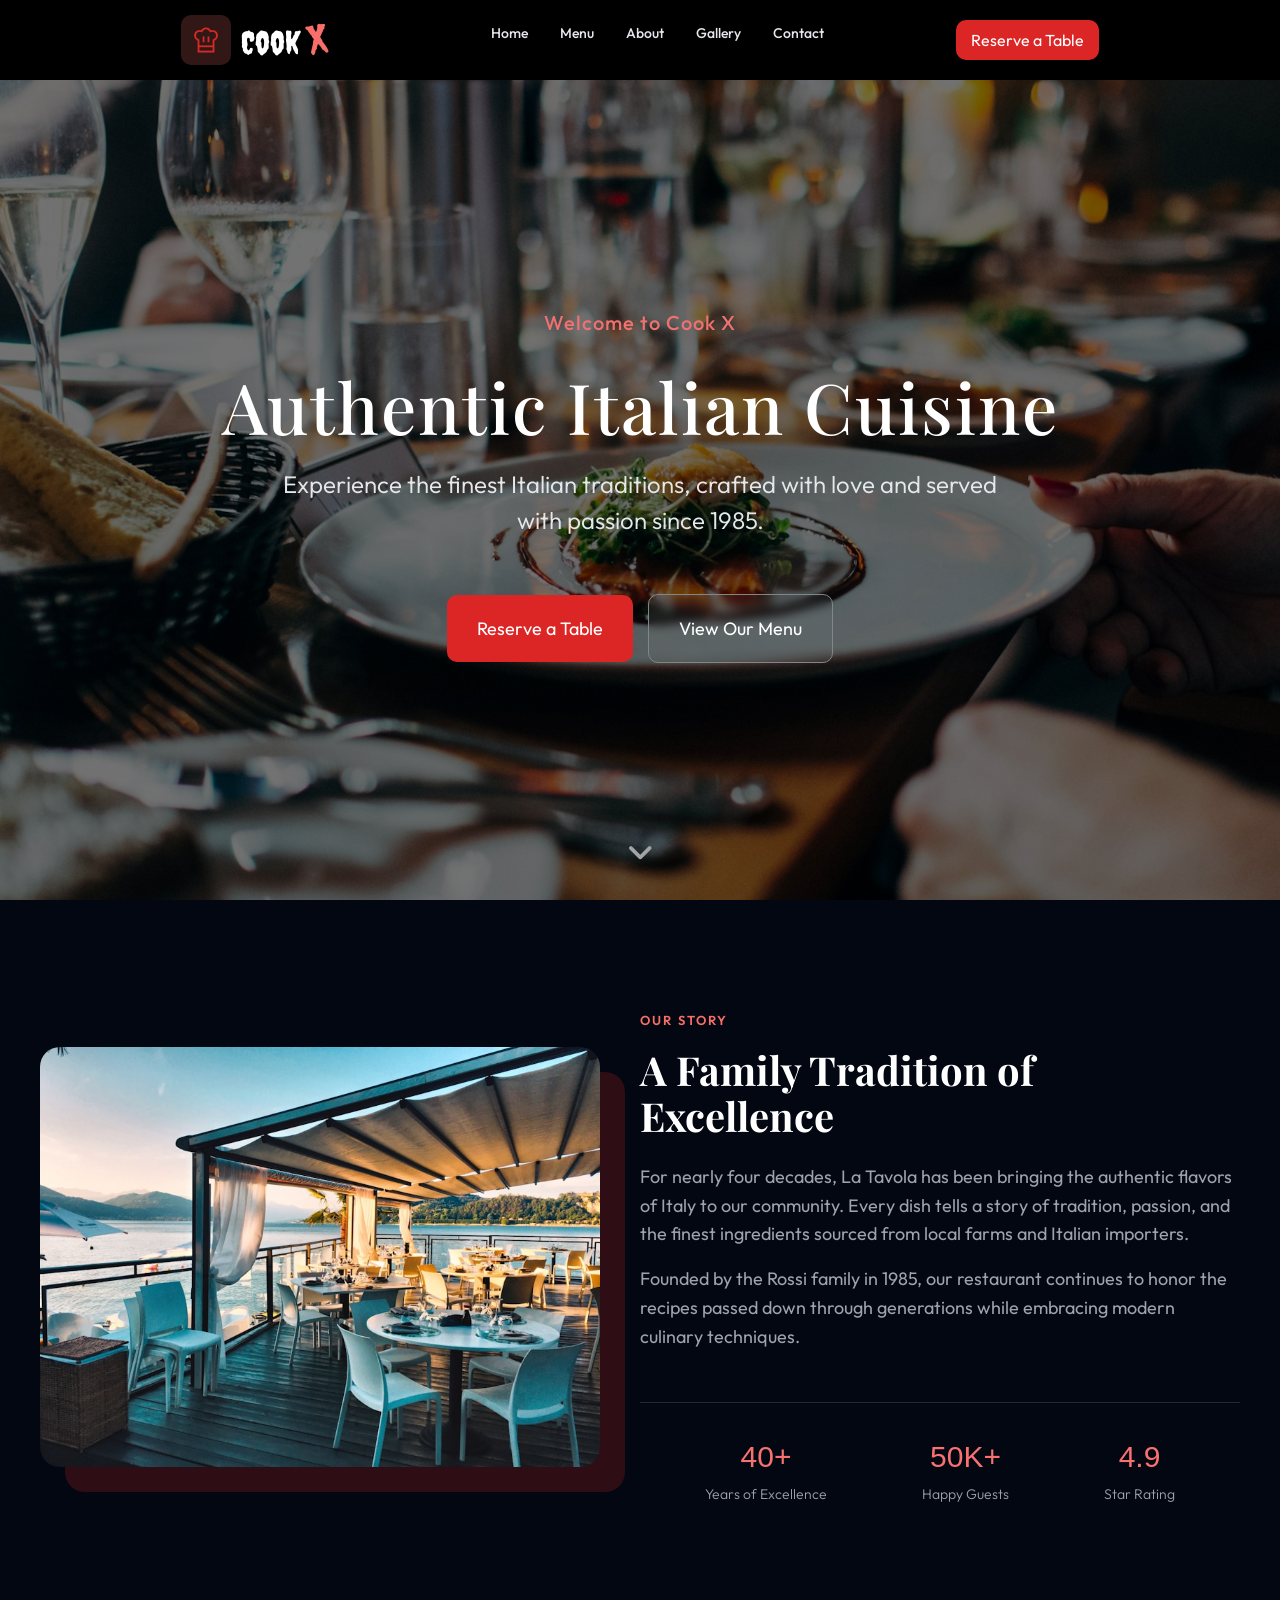
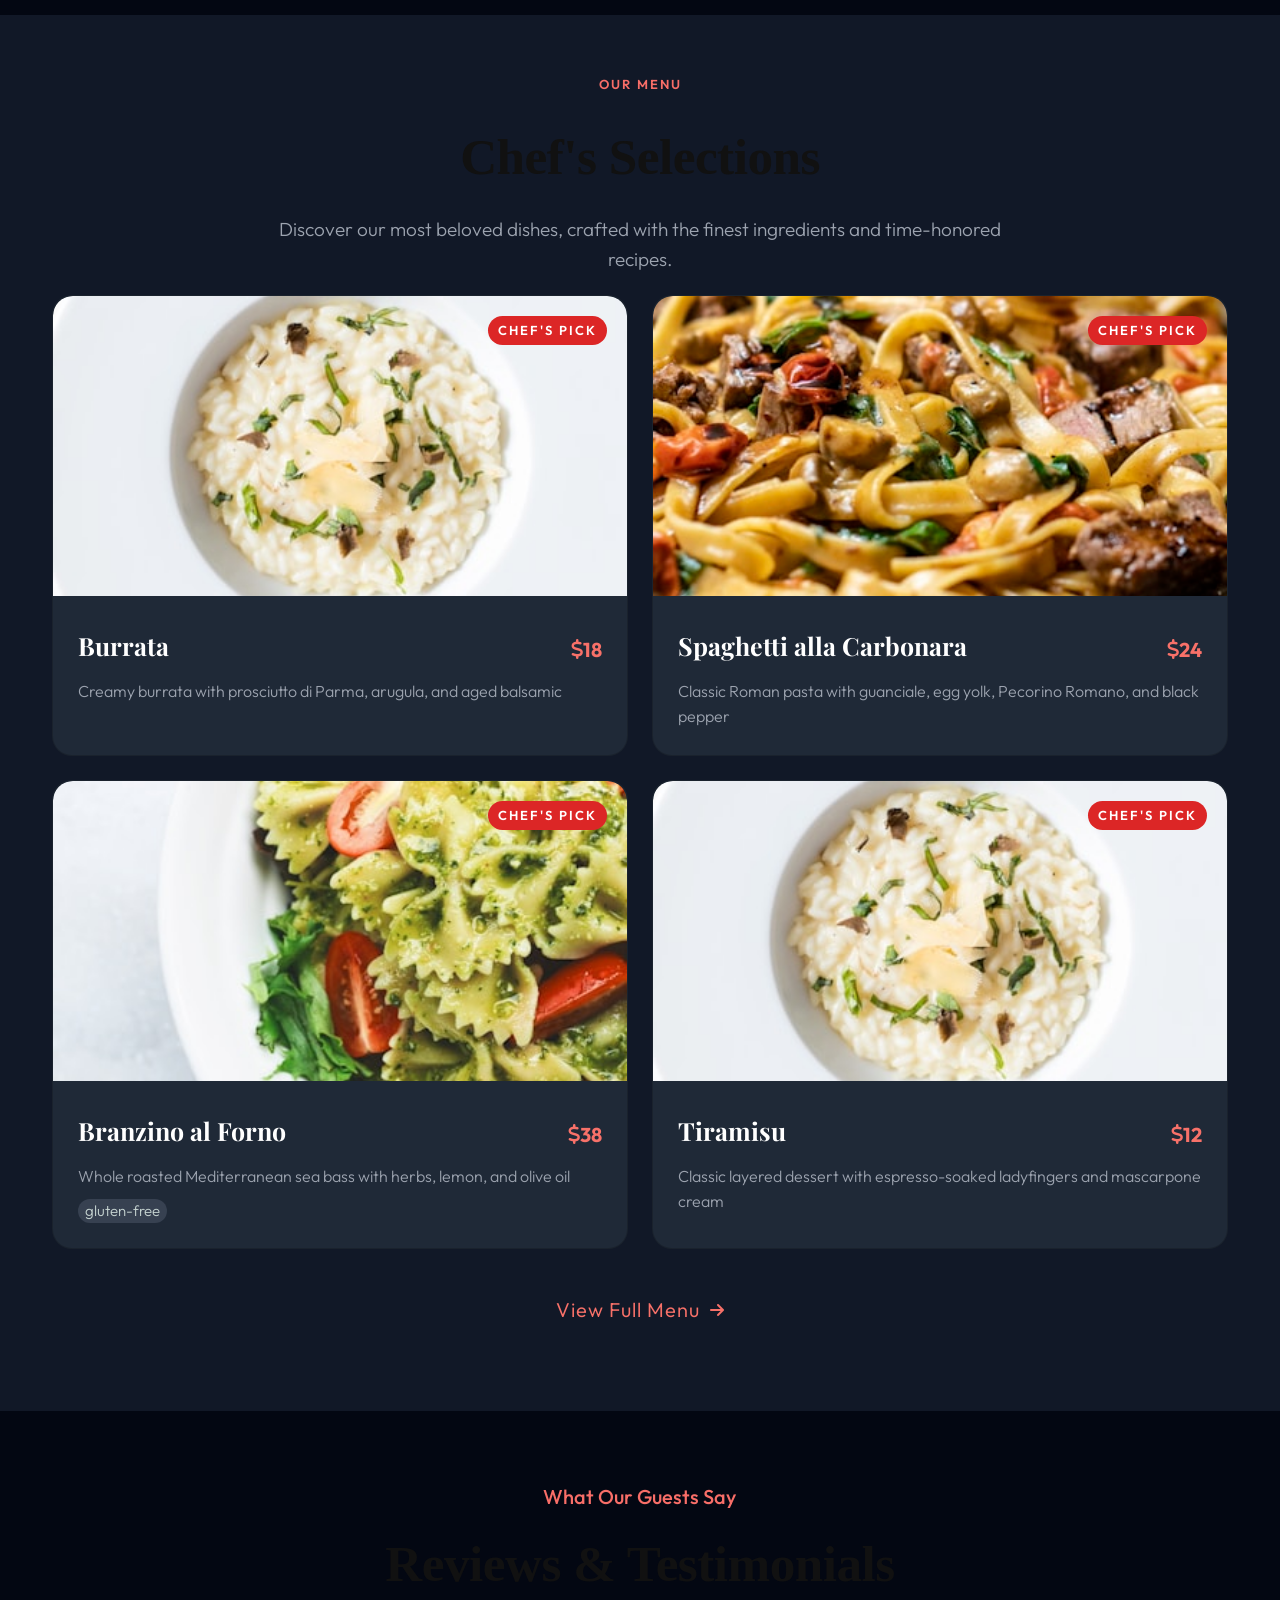
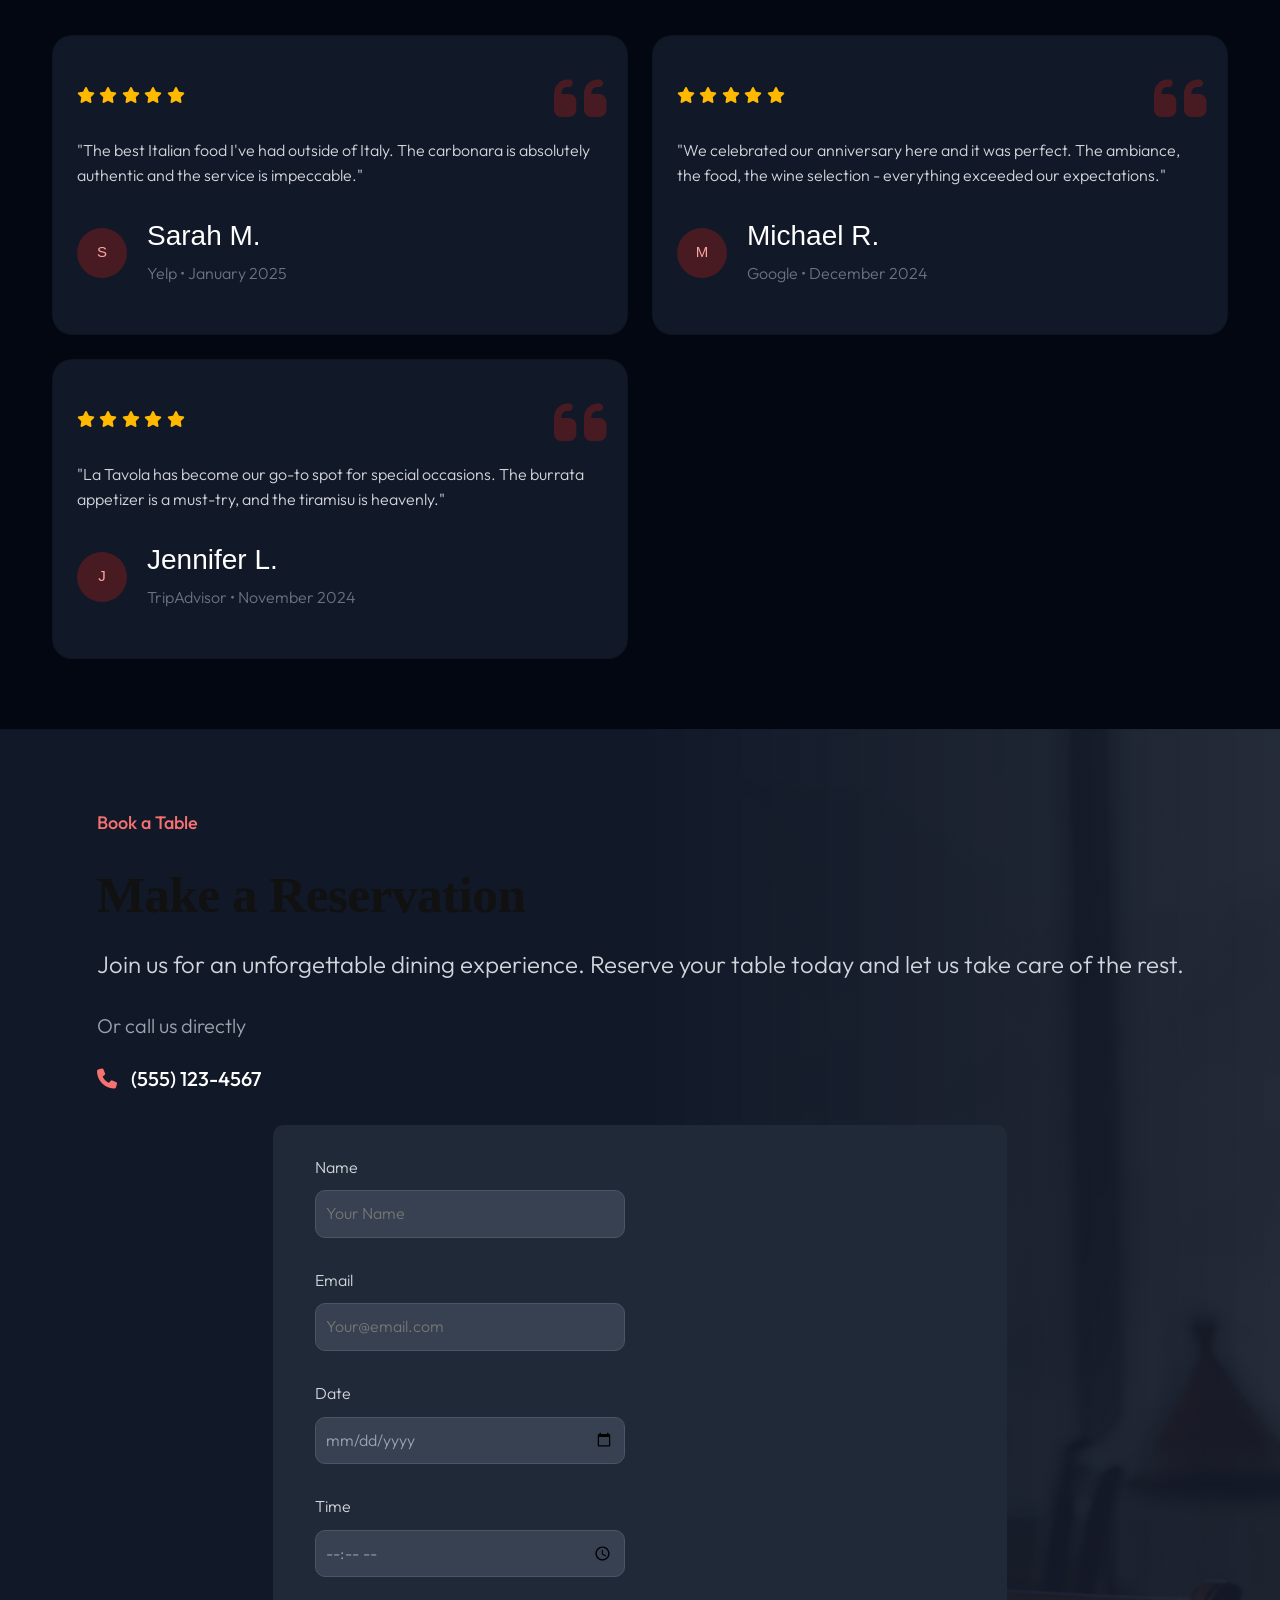
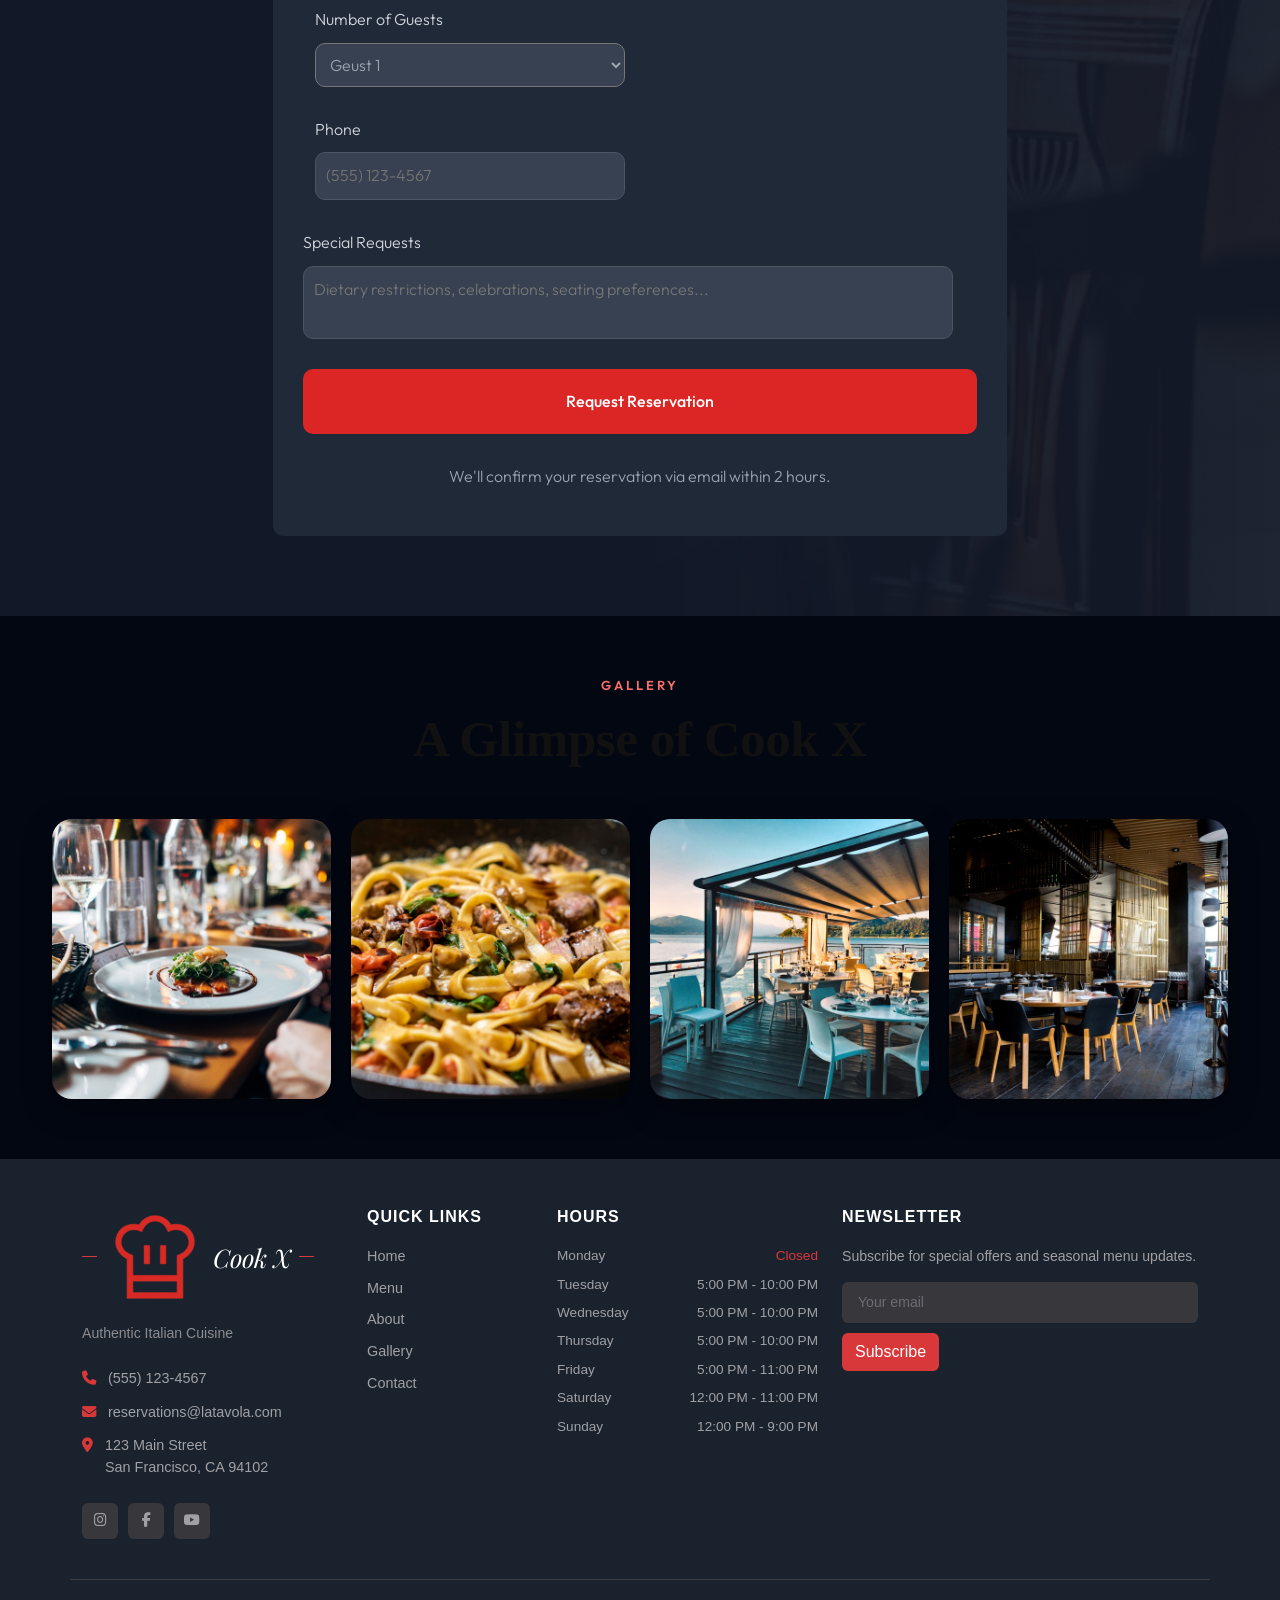
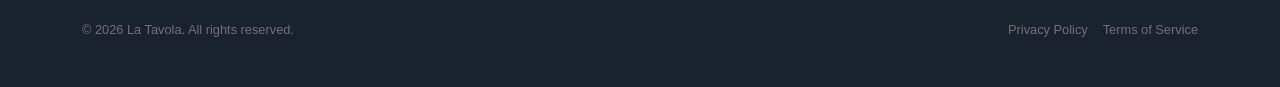
==== index.html @ 00ef5147 "update" ====
<!DOCTYPE html>
<html lang="en">

<head>
    <meta charset="UTF-8">
    <meta name="viewport" content="width=device-width, initial-scale=1.0">
    <link rel="icon" href="assets/images/chef.png">
    <link rel="stylesheet" href="assets/css/index.css">
    <link rel="stylesheet" href="https://cdnjs.cloudflare.com/ajax/libs/font-awesome/6.4.0/css/all.min.css" />
    <link href="assets/css/bootstrap.min.css" rel="stylesheet">
    <link rel="stylesheet" href="assets/css/gallery.css" />
    <link rel="preconnect" href="https://fonts.gstatic.com" crossorigin />
    <link href="https://fonts.googleapis.com/css2?family=Creepster&display=swap" rel="stylesheet" />
    <link href="https://fonts.googleapis.com/css2?family=Space+Grotesk:wght@300;400;500;600;700&display=swap"
        rel="stylesheet" />
    <link rel="preconnect" href="https://fonts.googleapis.com">
    <link rel="preconnect" href="https://fonts.gstatic.com" crossorigin>
    <link href="https://fonts.googleapis.com/css2?family=Outfit:wght@100..900&display=swap" rel="stylesheet">
    <link rel="preconnect" href="https://fonts.googleapis.com">
    <link rel="preconnect" href="https://fonts.gstatic.com" crossorigin>
    <link
        href="https://fonts.googleapis.com/css2?family=IBM+Plex+Serif:ital,wght@0,100;0,200;0,300;0,400;0,500;0,600;0,700;1,100;1,200;1,300;1,400;1,500;1,600;1,700&display=swap"
        rel="stylesheet">
    <link rel="preconnect" href="https://fonts.googleapis.com">
    <link rel="preconnect" href="https://fonts.gstatic.com" crossorigin>
    <link href="https://fonts.googleapis.com/css2?family=Playfair+Display:ital,wght@0,400..900;1,400..900&display=swap"
        rel="stylesheet">

    <link rel="preconnect" href="https://fonts.googleapis.com">
    <link rel="preconnect" href="https://fonts.gstatic.com" crossorigin>
    <link href="https://fonts.googleapis.com/css2?family=SN+Pro:ital,wght@0,200..900;1,200..900&display=swap"
        rel="stylesheet">
    <title>Cook X</title>
</head>

<body>
    <nav>
        <div class="nav-bar">
            <a class="logo-link" href="index.html">
                <div class="logo-icon">
                    <img src="assets/images/chef.png" alt="logo-icon">
                </div>
                <span class="logo">
                    Cook <span>X</span>
                </span>
            </a>
        </div>

        <div class="links" id="nav-links">
            <ul>
                <li><a href="index.html">Home</a></li>
                <li><a href="Menu.html">Menu</a></li>
                <li><a href="About.html">About</a></li>
                <li><a href="gallery.html">Gallery</a></li>
                <li><a href="contact.html">Contact</a></li>
            </ul>

            <div class="mobile-button">
                <a href="contact.html#Reservation">Reserve a Table</a>
            </div>
        </div>

        <div class="button">
            <a href="contact.html#Reservation">Reserve a Table</a>

        </div>

        <button class="burger-menu" id="burger-menu" aria-label="Toggle navigation">
            <i class="fa-solid fa-bars"></i>
        </button>
    </nav>
    <div class="sec1">
        <p class="welcome">Welcome to Cook X</p>
        <h1>Authentic Italian Cuisine</h1>
        <p>Experience the finest Italian traditions, crafted with love and served <span> </span> with passion since
            1985.</p>
        <div class="button">
            <a href="contact.html#reservation-section">Reserve a Table</a>
            <a href="Menu.html">View Our Menu</a>
        </div>

        <div class="scroll-botton">
            <a href="#sec2"><i class="fa-solid fa-angle-down"></i></a>

        </div>
    </div>

    <div class="sec2" id="sec2">
        <div class="container">
            <div class="image">
                <span> </span>
                <img src="assets/images/place.jpg" alt="food">
            </div>

            <div class="content">
                <p class="welcome">Our Story</p>
                <h1>A Family Tradition of <span> </span> Excellence</h1>
                <p>For nearly four decades, La Tavola has been bringing the authentic flavors of Italy to our community.
                    Every dish tells a story of tradition, passion, and the finest ingredients sourced from local farms
                    and
                    Italian importers. </p>

                <p class="p">Founded by the Rossi family in 1985, our restaurant continues to honor the recipes passed
                    down
                    through
                    generations while embracing modern culinary techniques.</p>

                <div class="number">

                    <div class="number-card">
                        <h3>40+</h3>
                        <p>Years of Excellence</p>
                    </div>

                    <div class="number-card">
                        <h3>50K+</h3>
                        <p>Happy Guests</p>
                    </div>

                    <div class="number-card">
                        <h3>4.9</h3>
                        <p>Star Rating</p>
                    </div>
                </div>

            </div>
        </div>
    </div>

    <div class="sec3">
        <div class="container">
            <div class="head">
                <p>Our Menu</p>
                <h2>Chef's Selections</h2>
                <p>Discover our most beloved dishes, crafted with the finest ingredients and time-honored <span> </span>
                    recipes.</p>
            </div>
            <div class="menu-card">
                <div class="card">
                    <div class="image">

                        <img src="assets/images/menu1.jpg" alt="">
                    </div>

                    <span class="pick">Chef's Pick</span>
                    <div class="card-info">
                        <div>
                            <h3>Burrata</h3>
                            <span><i class="fa-solid fa-dollar-sign"></i>18</span>
                        </div>

                        <p>Creamy burrata with prosciutto di Parma, arugula, and aged balsamic</p>

                    </div>
                </div>

                <div class="card">
                    <div class="image">
                        <img src="assets/images/menu2.jpg" alt="">

                    </div>
                    <span class="pick">Chef's Pick</span>
                    <div class="card-info">
                        <div>
                            <h3>Spaghetti alla Carbonara</h3>
                            <span><i class="fa-solid fa-dollar-sign"></i>24</span>
                        </div>

                        <p>Classic Roman pasta with guanciale, egg yolk, Pecorino Romano, and black pepper</p>

                    </div>
                </div>

                <div class="card">
                    <div class="image">
                        <img src="assets/images/menu3.jpg" alt="">
                    </div>
                    <span class="pick">Chef's Pick</span>
                    <div class="card-info">
                        <div>
                            <h3>Branzino al Forno</h3>
                            <span><i class="fa-solid fa-dollar-sign"></i>38</span>
                        </div>

                        <p>Whole roasted Mediterranean sea bass with herbs, lemon, and olive oil</p>
                        <span class="gluten">gluten-free</span>
                    </div>
                </div>

                <div class="card">
                    <div class="image">
                        <img src="assets/images/menu4.jpg" alt="">
                    </div>
                    <span class="pick">Chef's Pick</span>
                    <div class="card-info">
                        <div>
                            <h3>Tiramisu</h3>
                            <span><i class="fa-solid fa-dollar-sign"></i>12</span>
                        </div>
                        <p>Classic layered dessert with espresso-soaked ladyfingers and mascarpone cream</p>
                    </div>
                </div>
            </div>
            <div class="button">
                <a href="Menu.html">View Full Menu</a>
                <i class="fa-solid fa-arrow-right"></i>
            </div>
        </div>
    </div>

    <div class="sec4">
        <div class="container">
            <div class="head">
                <p>What Our Guests Say</p>
                <h2>Reviews & Testimonials</h2>
            </div>

            <div class="cards">
                <div class="card">
                    <span class="quote"><i class="fa-solid fa-quote-left"></i></span>
                    <div class="stars">
                        <i class="fa-solid fa-star"></i>
                        <i class="fa-solid fa-star"></i>
                        <i class="fa-solid fa-star"></i>
                        <i class="fa-solid fa-star"></i>
                        <i class="fa-solid fa-star"></i>
                    </div>

                    <p>"The best Italian food I've had outside of Italy. The carbonara is absolutely authentic and the
                        service is impeccable."</p>

                    <div class="name">
                        <span>S</span>
                        <div class="name-info">
                            <h3>Sarah M.</h3>
                            <p>Yelp • January 2025</p>
                        </div>
                    </div>
                </div>

                <div class="card">
                    <span class="quote"><i class="fa-solid fa-quote-left"></i></span>
                    <div class="stars">
                        <i class="fa-solid fa-star"></i>
                        <i class="fa-solid fa-star"></i>
                        <i class="fa-solid fa-star"></i>
                        <i class="fa-solid fa-star"></i>
                        <i class="fa-solid fa-star"></i>
                    </div>

                    <p>"We celebrated our anniversary here and it was perfect. The ambiance, the food, the wine
                        selection -
                        everything exceeded our expectations."</p>

                    <div class="name">
                        <span>M</span>
                        <div class="name-info">
                            <h3>Michael R.</h3>
                            <p>Google • December 2024</p>
                        </div>
                    </div>
                </div>

                <div class="card">
                    <span class="quote"><i class="fa-solid fa-quote-left"></i></span>
                    <div class="stars">
                        <i class="fa-solid fa-star"></i>
                        <i class="fa-solid fa-star"></i>
                        <i class="fa-solid fa-star"></i>
                        <i class="fa-solid fa-star"></i>
                        <i class="fa-solid fa-star"></i>
                    </div>

                    <p>"La Tavola has become our go-to spot for special occasions. The burrata appetizer is a must-try,
                        and
                        the tiramisu is heavenly."</p>

                    <div class="name">
                        <span>J</span>
                        <div class="name-info">
                            <h3>Jennifer L.</h3>
                            <p>TripAdvisor • November 2024</p>
                        </div>
                    </div>
                </div>

            </div>
        </div>
    </div>

    <div class="sec5">
        <div class="container">
            <div class="left">
                <p class="book">Book a Table</p>
                <h2>Make a Reservation</h2>
                <p>Join us for an unforgettable dining experience. Reserve your table today and let us take care of the
                    rest.</p>

                <div class="number">
                    <p>Or call us directly</p>
                    <a href=""><i class="fa-solid fa-phone"></i> (555) 123-4567</a>
                </div>
            </div>
            <div class="right">
                <form action="" method="">
                    <div class="row">
                        <div class="column">
                            <label for="name">Name</label>
                            <input type="text" id="name" placeholder="Your Name">
                        </div>

                        <div class="column">
                            <label for="email">Email</label>
                            <input type="email" id="email" placeholder="Your@email.com">
                        </div>
                    </div>

                    <div class="row">
                        <div class="column">
                            <label for="date">Date</label>
                            <input type="date" id="date">
                        </div>
                        <div class="column">
                            <label for="time">Time</label>
                            <input type="time" id="time">
                        </div>

                    </div>

                    <div class="row">

                        <div class="column">
                            <label for="guest">Number of Guests</label>
                            <select name="Guest" id="guest">
                                <option value="1">Geust 1</option>
                                <option value="2">Guest 2</option>
                                <option value="3">Guest 3</option>
                                <option value="4">Guest 4</option>
                                <option value="5">Guest 5</option>
                                <option value="6">Guest 6</option>
                                <option value="7">Guest 7</option>
                            </select>
                        </div>
                        <div class="column">
                            <label for="phone">Phone</label>
                            <input type="tel" id="phone" placeholder="(555) 123-4567">
                        </div>
                    </div>


                    <div class="column">
                        <label for="textarea">Special Requests</label>
                        <textarea name="" id="textarea"
                            placeholder="Dietary restrictions, celebrations, seating preferences..."></textarea>
                    </div>
                    <button type="submit">Request Reservation</button>
                    <p>We'll confirm your reservation via email within 2 hours.</p>

                </form>
            </div>
        </div>
    </div>

    <div class="sec6" id="sec6">
        <div class="container">
            <div class="head">
                <p>GALLERY</p>
                <h2>A Glimpse of Cook X</h2>
            </div>

            <div class="gallery-grid">
                <div class="gallery-card" onclick="openIndexModal(0)">
                    <img src="assets/images/Elegant dining.jpg" alt="Elegant dining room">
                    <div class="overlay">
                        <div class="zoom-icon">
                            <i class="fa-solid fa-magnifying-glass-plus"></i>
                        </div>
                        <div class="overlay-info">
                            <h4>Elegant dining room</h4>
                            <p>Interior</p>
                        </div>
                    </div>
                </div>

                <div class="gallery-card" onclick="openIndexModal(1)">
                    <img src="assets/images/Pasta.jpg" alt="Fresh pasta dish">
                    <div class="overlay">
                        <div class="zoom-icon">
                            <i class="fa-solid fa-magnifying-glass-plus"></i>
                        </div>
                        <div class="overlay-info">
                            <h4>Fresh pasta dish</h4>
                            <p>Food</p>
                        </div>
                    </div>
                </div>

                <div class="gallery-card" onclick="openIndexModal(2)">
                    <img src="assets/images/place.jpg" alt="Italian wine & patio">
                    <div class="overlay">
                        <div class="zoom-icon">
                            <i class="fa-solid fa-magnifying-glass-plus"></i>
                        </div>
                        <div class="overlay-info">
                            <h4>Italian wine & patio</h4>
                            <p>Drinks & Atmosphere</p>
                        </div>
                    </div>
                </div>

                <div class="gallery-card" onclick="openIndexModal(3)">
                    <img src="assets/images/Resturant In.jpg" alt="Restaurant interior">
                    <div class="overlay">
                        <div class="zoom-icon">
                            <i class="fa-solid fa-magnifying-glass-plus"></i>
                        </div>
                        <div class="overlay-info">
                            <h4>Restaurant interior</h4>
                            <p>Interior</p>
                        </div>
                    </div>
                </div>
            </div>
        </div>
    </div>

    <!-- Gallery Carousel Modal -->
    <div id="indexGalleryModal" class="index-gallery-modal">
        <div class="modal-backdrop-custom" onclick="closeIndexModal()"></div>
        
        <!-- Top right close button -->
        <button class="modal-close-circle" onclick="closeIndexModal()" aria-label="Close">
            <i class="fa-solid fa-xmark"></i>
        </button>

        <!-- Far left prev button -->
        <button class="carousel-side-btn prev-btn" onclick="changeIndexSlide(-1)" aria-label="Previous">
            <i class="fa-solid fa-chevron-left"></i>
        </button>

        <!-- Far right next button -->
        <button class="carousel-side-btn next-btn" onclick="changeIndexSlide(1)" aria-label="Next">
            <i class="fa-solid fa-chevron-right"></i>
        </button>

        <!-- 3-Slide Coverflow Wrapper -->
        <div class="carousel-coverflow-wrapper">
            <!-- Left preview slide -->
            <div class="carousel-peek-card prev-card" onclick="changeIndexSlide(-1)">
                <img id="peekPrevImg" src="" alt="Previous Image">
            </div>

            <!-- Main active slide -->
            <div class="carousel-main-card">
                <img id="indexModalImg" src="" alt="Active Image">
                <div id="indexModalCaption" class="modal-caption-text"></div>
            </div>

            <!-- Right preview slide -->
            <div class="carousel-peek-card next-card" onclick="changeIndexSlide(1)">
                <img id="peekNextImg" src="" alt="Next Image">
            </div>
        </div>
    </div>


    <!-- footer -->
    <footer class="main-footer pt-5 pb-4" data-aos="fade-up" data-aos-delay="100">
        <div class="container">
            <div class="row g-4 pb-4">
                <div class="col-12 col-md-6 col-lg-3">
                    <div class="footer-brand mb-3">
                        <span class="brand-line"></span>
                        <img src="assets/images/chef.png" alt="logo-icon">
                        <span class="brand-title">Cook X</span>
                        <span class="brand-line"></span>
                    </div>
                    <p class="subtitle mb-4">Authentic Italian Cuisine</p>

                    <div class="contact-info">
                        <div class="contact-item">
                            <i class="fa-solid fa-phone"></i>
                            <span>(555) 123-4567</span>
                        </div>
                        <div class="contact-item">
                            <i class="fas fa-envelope"></i>
                            <span>reservations@latavola.com</span>
                        </div>
                        <div class="contact-item">
                            <i class="fas fa-map-marker-alt"></i>
                            <span>123 Main Street<br>San Francisco, CA 94102</span>
                        </div>
                    </div>

                    <div class="social-links mt-4">
                        <a href="#"><i class="fab fa-instagram"></i></a>
                        <a href="#"><i class="fab fa-facebook-f"></i></a>
                        <a href="#"><i class="fa-brands fa-youtube"></i></a>
                    </div>
                </div>

                <div class="col-12 col-md-6 col-lg-2">
                    <h5 class="section-heading">QUICK LINKS</h5>
                    <ul class="list-unstyled footer-links">
                        <li><a href="#">Home</a></li>
                        <li><a href="#">Menu</a></li>
                        <li><a href="#">About</a></li>
                        <li><a href="#">Gallery</a></li>
                        <li><a href="#">Contact</a></li>
                    </ul>
                </div>

                <div class="col-12 col-md-6 col-lg-3">
                    <h5 class="section-heading">HOURS</h5>
                    <div class="hours-list">
                        <div class="hours-row">
                            <span>Monday</span>
                            <span class="closed">Closed</span>
                        </div>
                        <div class="hours-row">
                            <span>Tuesday</span>
                            <span>5:00 PM - 10:00 PM</span>
                        </div>
                        <div class="hours-row">
                            <span>Wednesday</span>
                            <span>5:00 PM - 10:00 PM</span>
                        </div>
                        <div class="hours-row">
                            <span>Thursday</span>
                            <span>5:00 PM - 10:00 PM</span>
                        </div>
                        <div class="hours-row">
                            <span>Friday</span>
                            <span>5:00 PM - 11:00 PM</span>
                        </div>
                        <div class="hours-row">
                            <span>Saturday</span>
                            <span>12:00 PM - 11:00 PM</span>
                        </div>
                        <div class="hours-row">
                            <span>Sunday</span>
                            <span>12:00 PM - 9:00 PM</span>
                        </div>
                    </div>
                </div>

                <div class="col-12 col-md-6 col-lg-4 ms-auto">
                    <h5 class="section-heading">NEWSLETTER</h5>
                    <p class="newsletter-text">Subscribe for special offers and seasonal menu updates.</p>
                    <form class="newsletter-form">
                        <div class="input-group">
                            <input type="email" class="form-control" placeholder="Your email" required>
                        </div>
                        <button class="btn btn-subscribe" type="button">Subscribe</button>
                    </form>
                </div>

                <hr class="footer-divider">
                <div
                    class="d-flex flex-column flex-sm-row justify-content-between align-items-center pt-3 copyright-section">
                    <p class="mb-0">&copy; 2026 La Tavola. All rights reserved.</p>
                    <div class="legal-links">
                        <a href="#">Privacy Policy</a>
                        <a href="#">Terms of Service</a>
                    </div>
                </div>
            </div>
    </footer>
    <!-- end footer -->

    <script src="assets/js/bootstrap.bundle.min.js"></script>
    <script src="assets/js/main.js"></script>
</body>

</html>
---- assets/css/index.css ----
* {
    margin: 0;
    padding: 0;
    box-sizing: border-box;
    scroll-behavior: smooth;
    scrollbar-width: thin;
    scrollbar-color: #DC2626 #333;
}

body {
    margin-top: 80px;
}

nav {
    position: fixed;
    top: 0;
    left: 0;
    width: 100%;
    height: 80px;
    z-index: 999999;
    display: flex;
    justify-content: space-evenly;
    align-items: center;
    padding: 1rem 3rem;
    background-color: #000;
}

nav .mobile-header,
nav .mobile-button,
nav .burger-menu {
    display: none;
}

nav .burger-menu {
    background: transparent;
    border: none;
    color: #fff;
    font-size: 26px;
    cursor: pointer;
    padding: 8px 12px;
    border-radius: 8px;
    transition: all 0.3s ease;
    outline: none;
}



nav .logo-link {
    display: flex;
    align-items: center;
    gap: 10px;
    text-decoration: none;
    color: #fff;
}

nav .logo {
    font-family: "Creepster", system-ui;
    font-size: 32px;

}

nav .logo span {
    color: #f86e68;
    font-size: 40px;
    display: inline-block;
    animation: pluse 2s infinite linear;
    transform: rotate(-10deg);
}

@keyframes pluse {
    0% {
        transform: scale(1) rotate(-10deg);
    }

    25% {
        transform: scale(1.2) rotate(-5deg);
    }

    50% {
        transform: scale(1.3) rotate(0deg);
    }

    75% {
        transform: scale(1.2) rotate(-5deg);
    }

    100% {
        transform: scale(1)rotate(-10deg);
    }
}

nav .logo-icon {
    position: relative;
    width: 50px;
    height: 50px;
    display: flex;
    align-items: center;
    justify-content: center;
    background-color: rgba(248, 114, 114, 0.2);
    padding: 10px;
    border-radius: 10px;

}

nav .logo-icon img {
    width: 100%;
    height: 100%;
    object-fit: contain;
    animation: rotate 2s infinite linear;
}

@keyframes rotate {
    0% {
        transform: rotate(0deg);
    }

    25% {
        transform: rotate(90deg);
    }

    50% {
        transform: rotate(180deg);
    }

    75% {
        transform: rotate(270deg);
    }

    100% {
        transform: rotate(360deg);
    }
}

nav .links ul {
    list-style: none;
    display: flex;
    align-items: center;
    gap: 2rem;
}

nav .links,
nav .button {
    font-family: "Outfit", sans-serif;
}

nav .links a {
    text-decoration: none;
    color: #e5e7eb;
    font-size: 14px;
    font-weight: 500;
    transition: all 0.2s ease-in-out;
}

nav .links a:hover {
    color: rgb(240, 110, 110);
}

nav .button a {
    font-size: 16px;
    text-decoration: none;
    color: #fff;
    background-color: #DC2626;
    padding: 10px 15px;
    border-radius: 10px;
    transition: all 0.2s ease-in-out;
}

nav .button a:hover {
    background-color: rgb(185, 28, 28);
}

/* nav end */

.sec1 {
    position: relative;
    width: 100%;
    height: calc(100vh - 80px);
    display: flex;
    flex-direction: column;
    justify-content: center;
    align-items: center;
    gap: 10px;
    text-align: center;
}

.sec1::before {
    content: "";
    position: absolute;
    top: 0;
    left: 0;
    width: 100%;
    height: 100%;
    background-image: url("../images/home.jpg");
    background-size: cover;
    background-position: center;
    filter: brightness(45%);
    z-index: -5;
}

.sec1 .welcome {
    color: #F07170;
    font-family: "Outfit", sans-serif;
    font-size: 20px;
    font-weight: 500;
    letter-spacing: 1px;
}

.sec1 h1 {
    color: #fff;
    font-size: 70px;
    letter-spacing: 2px;
    font-family: "Playfair Display", serif;
    font-optical-sizing: auto;

}

.sec1 p {
    color: #e5e7eb;
    font-size: 24px;
    font-weight: 350;

    font-family: "Outfit", sans-serif;
}

.sec1 p span {
    display: block;
}

.sec1 .button {
    display: flex;
    justify-content: center;
    align-items: center;
    gap: 15px;
    padding-top: 30px;
}

.sec1 .button a {
    font-size: 18px;
    font-family: "Outfit", sans-serif;
    text-decoration: none;
    color: #fff;
    background-color: #DC2626;
    padding: 20px 30px;
    border-radius: 10px;
    transition: all 0.2s ease-in-out;
}

.sec1 .button a:hover {
    background-color: rgb(185, 28, 28);
}

.sec1 .button a:last-child {
    background-color: rgba(131, 134, 136, 0.1);
    backdrop-filter: blur(5px);
    border: 1.5px solid #838688;
}

.sec1 .button a:last-child:hover {
    border-color: #fff;
}

.sec1 .scroll-botton a {
    position: absolute;
    bottom: 30px;
    color: #a1a3a4;
    right: 50%;
    transform: translateX(50%);
    cursor: pointer;
    animation: down 1.5s infinite linear;
    transition: all 0.2s ease-in-out;


}

.sec1 .scroll-botton i {
    font-size: 30px;
}

@keyframes down {
    0% {
        transform: translate(0, 0);
    }

    50% {
        transform: translate(0, 10px);
    }

    100% {
        transform: translate(0, 0);
    }
}

/* sec1 end */

/* sec2 start */
.sec2 {
    position: relative;
    width: 100%;
    display: flex;
    justify-content: center;
    align-items: center;
    padding: 70px;
    background-color: #030712;
    box-sizing: border-box;
}

.sec2 .container {
    width: 100%;
    max-width: 1600px;
    display: flex;
    justify-content: center;
    align-items: center;
    justify-content: space-between;
    padding: 50px 0 50px 0;
    background-color: #030712;
    box-sizing: border-box;
}

.sec2 .image {
    position: relative;
    max-width: 760px;
    height: 100%;
    z-index: 1
}

.sec2 .image span {
    position: absolute;
    background-color: #2e0d15;
    width: 100%;
    height: 100%;
    border-radius: 20px;
    top: 25px;
    left: 25px;
    z-index: -1;
}

.sec2 .image img {
    width: 100%;
    height: 100%;
    object-fit: cover;
    object-position: center;
    border-radius: 20px;
}

.sec2 .content {
    max-width: 760px;
    display: flex;
    flex-direction: column;
    justify-content: center;
    align-items: flex-start;
    gap: 16px;
}

.sec2 .content .welcome {
    color: #f86e68;
    font-size: 13px;
    font-family: "Outfit", sans-serif;
    font-weight: 600;
    letter-spacing: 2px;
    text-transform: uppercase;
}

.sec2 .content h1 {
    color: #ffffff;
    font-size: 50px;
    font-family: "Playfair Display", serif;
    font-weight: 700;
    line-height: 1.15;
}

.sec2 .content h1 span {
    display: block;

}

.sec2 .content p {
    color: #9ca3af;
    font-size: 21px;
    font-family: "Outfit", sans-serif;
    font-weight: 400;
    line-height: 1.6;
    margin: 0;
}

.sec2 .content .p {
    border-bottom: #1f2937 1px solid;
    padding-bottom: 50px;

}

.sec2 .content .number {
    display: flex;
    flex-direction: row;
    align-items: center;
    justify-content: center;
    justify-content: space-evenly;
    width: 100%;
    gap: 70px;
}

.sec2 .content .number .number-card {
    display: flex;
    flex-direction: column;
    justify-content: center;
    align-items: center;
    padding-top: 20px;
}

.sec2 .content .number .number-card h3 {
    color: #f87171;
    font-size: 30px;
}

.sec2 .content .number .number-card p {
    font-size: 14px;
    font-weight: 300;
}

/* sec2 end */

/* sec3 start */


.sec3 {
    position: relative;
    width: 100%;
    overflow: hidden;
    display: flex;
    flex-direction: column;
    justify-content: center;
    align-items: center;
    gap: 70px;
    padding: 70px;
    background-color: #111827;
    box-sizing: border-box;
}

.sec3 .container {
    position: relative;
    width: 100%;
    max-width: 1600px;
    display: flex;
    flex-direction: column;
    justify-content: center;
    align-items: center;
    gap: 20px;
}

.sec3 .head {
    display: flex;
    flex-direction: column;
    justify-content: center;
    align-items: center;
    gap: 16px;
    text-align: center;
}

.sec3 .head p:first-child {
    color: #f86e68;
    font-size: 13px;
    font-family: "Outfit", sans-serif;
    font-weight: 600;
    letter-spacing: 2px;
    text-transform: uppercase;
}

.sec3 .head h2 {
    color: #ffffff;
    font-size: 50px;
    font-family: "Playfair Display", serif;
    font-weight: 700;
}

.sec3 .head p:last-child {
    color: #9ca3af;
    font-size: 19px;
    font-family: "Outfit", sans-serif;
    font-weight: 300;
    line-height: 1.6;
    margin: 0;
}

.sec3 .head p:last-child span {
    display: block;
}

.sec3 .menu-card {
    display: grid;
    grid-template-columns: repeat(4, minmax(0, 380px));
    grid-template-rows: 1fr;
    justify-content: center;
    align-items: center;
    gap: 15px;
    width: 100%;
}

.sec3 .menu-card .card {
    position: relative;
    height: 100%;
    display: flex;
    flex-direction: column;
    justify-content: flex-start;
    align-items: center;
    gap: 10px;
    background-color: #1f2937;
    border-radius: 20px;
    overflow: hidden;
    transition: all 0.3s ease-in-out;
}


.sec3 .menu-card .card .image {
    width: 100%;
    height: 300px;
    object-fit: cover;
    object-position: center;
    border-top-right-radius: 20px;
    border-top-left-radius: 20px;
    transition: transform 0.3s ease-in-out;
    overflow: hidden;
}

.sec3 .menu-card .card .image img {
    width: 100%;
    height: 300px;
    object-fit: cover;
    object-position: center;
    transition: transform 0.3s ease-in-out;
}

.sec3 .menu-card .card:hover img {
    transform: scale(1.05);
}

.sec3 .menu-card .card .pick {
    position: absolute;
    top: 20px;
    right: 20px;
    color: #fff;
    padding: 5px 10px;
    border-radius: 15px;
    background-color: #dc2626;
    font-size: 13px;
    font-family: "Outfit", sans-serif;
    font-weight: 600;
    letter-spacing: 2px;
    text-transform: uppercase;
    transition: all 0.3s ease-in-out;
}

.sec3 .card-info {
    position: relative;
    display: flex;
    flex-direction: column;
    justify-content: center;
    align-items: flex-start;
    gap: 10px;
    width: 100%;
    padding: 25px;
    box-sizing: border-box;
    transition: all 0.3s ease-in-out;
}

.sec3 .card-info h3 {
    color: #ffffff;
    font-size: 25px;
    font-family: "Playfair Display", serif;
    font-weight: 700;
    transition: all 0.3s ease-in-out;
}

.sec3 .card-info p {
    color: #9ca3af;
    font-size: 16px;
    font-family: "Outfit", sans-serif;
    font-weight: 300;
    line-height: 1.6;
    margin: 0;
    transition: all 0.3s ease-in-out;
}

.sec3 .card-info div {
    display: flex;
    flex-direction: row;
    justify-content: space-between;
    align-items: center;
    width: 100%;
}

.sec3 .card-info div span {
    color: #f87169;
    font-size: 20px;
    font-family: "Outfit", sans-serif;
    font-weight: 700;
    transition: all 0.3s ease-in-out;
}

.sec3 .card-info .gluten {
    background-color: #374151;
    color: #c7d5d2;
    font-size: 15px;
    font-family: "Outfit", sans-serif;
    font-weight: 300;
    line-height: 1.6;
    margin: 0;
    padding-left: 7px;
    padding-right: 7px;
    border-radius: 15px;
    transition: all 0.3s ease-in-out;
}

.sec3 .card-info .gluten span {
    color: #f87169;
    font-size: 16px;
    font-family: "Outfit", sans-serif;
    font-weight: 300;
    line-height: 1.6;
    margin: 0;
    transition: all 0.3s ease-in-out;
}

.sec3 .button {
    position: relative;
    display: flex;
    flex-direction: row;
    justify-content: center;
    align-items: center;
    gap: 10px;
    padding: 25px;
    box-sizing: border-box;
    transition: all 0.3s ease-in-out;
}

.sec3 .button a {
    font-family: "Outfit", sans-serif;
    font-size: 20px;
    font-weight: 350;
    line-height: 1.6;
    letter-spacing: 1px;
    text-decoration: none;
}

.sec3 .button a,
.sec3 .button i {

    color: #f87169;
    transition: all 0.3s ease-in-out;
}

.sec3 .button:hover a {
    color: #fca59d;
}

/* sec3 end */

.sec4 {
    background-color: #030712;
    position: relative;
    width: 100%;
    display: flex;
    flex-direction: column;
    justify-content: center;
    align-items: center;
    gap: 50px;
    padding: 100px;
    box-sizing: border-box;
}

.sec4 .container {
    position: relative;
    width: 100%;
    display: flex;
    flex-direction: column;
    justify-content: center;
    align-items: center;
    gap: 30px;
    max-width: 1600px;
}

.sec4 .head {
    display: flex;
    flex-direction: column;
    justify-content: center;
    align-items: center;
    gap: 20px;
    text-align: center;
}

.sec4 .head p {
    color: #f86e68;
    font-size: 20px;
    font-family: "Outfit", sans-serif;
    font-weight: 500;
    line-height: 1.6;
    margin: 0;
    transition: all 0.3s ease-in-out;
}

.sec4 .head h2 {
    color: #ffffff;
    font-size: 35px;
    font-family: "Playfair Display", serif;
    font-weight: 700;
    transition: all 0.3s ease-in-out;
}

.sec4 .cards {
    position: relative;
    width: 100%;
    display: grid;
    grid-template-columns: repeat(3, minmax(0, 500px));
    justify-content: center;
    justify-content: space-between;
    align-items: center;
    ;
}

.sec4 .cards .card {
    position: relative;
    display: flex;
    flex-direction: column;
    justify-content: center;
    align-items: flex-start;
    gap: 30px;
    transition: all 0.3s ease-in-out;
    background-color: #111827;
    color: #fff;
    padding: 30px;
    box-sizing: border-box;
    border-radius: 20px;
    min-height: 250px;
    height: auto;
}

.sec4 .cards .card .quote {
    position: absolute;
    color: #481b22;
    top: 20px;
    right: 20px;
    font-size: 60px;
    transition: all 0.3s ease-in-out;
}

.sec4 .cards .card .stars {
    color: #ffb900;
}

.sec4 .cards .card p {
    color: #d1d5db;
    font-size: 16px;
    font-family: "Outfit", sans-serif;
    font-weight: 300;
    line-height: 1.6;
    margin: 0;
    transition: all 0.3s ease-in-out;
}

.sec4 .cards .card .name {
    display: flex;
    flex-direction: row;
    justify-content: flex-start;
    align-items: center;
    gap: 20px;
    transition: all 0.3s ease-in-out;
}

.sec4 .cards .card .name span {
    color: #fca5a5;
    background-color: #481b22;
    width: 50px;
    height: 50px;
    display: flex;
    flex-direction: row;
    justify-content: center;
    align-items: center;
    border-radius: 50%;
    font-size: 15px;
    transition: all 0.3s ease-in-out;
}

.sec4 .cards .card .name p {
    color: #6b7280;
}


/* sec4 end */
/* sec5 start */

.sec5 {
    width: 100%;
    display: flex;
    justify-content: center;
    align-items: center;
    background:
        linear-gradient(90deg, #111827, #111827, rgba(17, 24, 39, 0.913)),
        url("../images/form-bg.jpeg") no-repeat center center / cover;
}

.sec5 .container {
    gap: 20px;
    position: relative;
    width: 100%;
    max-width: 1600px;
    padding: 100px 0 100px 0;
    box-sizing: border-box;
    display: flex;
    flex-direction: row;
    justify-content: center;
    justify-content: space-evenly;
    align-items: center;
}

.sec5 .left {
    display: flex;
    flex-direction: column;
    justify-content: center;
    align-items: flex-start;
    gap: 10px;
}

.sec5 .left h2 {
    color: #ffffff;
    font-size: 50px;
    font-family: "Playfair Display", serif;
    font-weight: 700;
}

.sec5 .left p {

    color: #d1d5db;
    font-size: 24px;
    font-family: "Outfit", sans-serif;
    font-weight: 300;
    line-height: 1.6;
}

.sec5 .left .book {
    color: #f87171;
    font-size: 18px;
    font-family: "Outfit", sans-serif;
    font-weight: 500;
    line-height: 1.6;

}

.sec5 .left .number {
    display: flex;
    flex-direction: column;
    justify-content: center;
    align-items: flex-start;
    gap: 5px;
}

.sec5 .left .number p {
    color: #9ca3af;
    font-size: 20px;
    font-family: "Outfit", sans-serif;
    font-weight: 300;
    line-height: 1.6;
}

.sec5 .left .number a {
    text-decoration: none;
    color: #ffffff;
    font-size: 20px;
    font-family: "Outfit", sans-serif;
    font-weight: 500;
    line-height: 1.6;
    transition: all 0.3s ease-in-out;
}

.sec5 .left .number a:hover {
    color: #f87171;
}

.sec5 .left .number a i {
    margin-right: 10px;
    color: #f87171;
}

.sec5 .right {
    position: relative;
    display: flex;
    flex-direction: column;
    justify-content: center;
    align-items: flex-start;
    gap: 30px;
}

.sec5 .right form {
    background-color: #1f2937;
    display: flex;
    flex-direction: column;
    justify-content: center;
    align-items: center;
    gap: 30px;
    padding: 30px;
    border-radius: 10px;
}

.sec5 .right form .row {
    display: flex;
    flex-direction: row;
    justify-content: flex-start;
    align-items: center;
    gap: 30px;
    width: 100%;
}

.sec5 .right form .column {
    display: flex;
    flex-direction: column;
    justify-content: flex-start;
    align-items: flex-start;
    gap: 10px;
    width: 100%;
}

.sec5 .right form .column label {
    color: #d1d5db;
    font-size: 16px;
    font-family: "Outfit", sans-serif;
    font-weight: 300;
    line-height: 1.6;
}

.sec5 .right form .column input,
.sec5 .right form .column textarea {
    padding: 10px;
    border-radius: 10px;
    background-color: #374151;
    color: #9ca3af;
    font-size: 16px;
    font-family: "Outfit", sans-serif;
    font-weight: 300;
    line-height: 1.6;
    width: 310px;
    max-width: 100%;
    border: 1px solid #4b5563;
}


.sec5 .right form .column textarea {
    width: 650px;
    max-width: 100%;
    resize: none;
}

.sec5 .right form .column select {
    padding: 10px;
    border-radius: 10px;
    background-color: #374151;
    color: #9ca3af;
    font-size: 16px;
    font-family: "Outfit", sans-serif;
    font-weight: 300;
    line-height: 1.6;
    width: 310px;
    max-width: 100%;
}

.sec5 .right form button {
    width: 100%;
    padding: 20px;
    border-radius: 10px;
    background-color: #dc2626;
    color: #ffffff;
    font-size: 16px;
    font-family: "Outfit", sans-serif;
    font-weight: 500;
    line-height: 1.6;
    border: none;
    cursor: pointer;
    transition: all 0.3s ease-in-out;
}

.sec5 .right form button:hover {
    background-color: #b91c1c;
    box-shadow: 0 2px 15px #b91c1c;
}

.sec5 .right form p:last-child {
    color: #9ca3af;
    font-size: 16px;
    font-family: "Outfit", sans-serif;
    font-weight: 300;
    line-height: 1.6;
}

/* sec6 start */
.sec6 {
    position: relative;
    width: 100%;
    display: flex;
    flex-direction: column;
    justify-content: center;
    align-items: center;
    padding: 90px 70px;
    background-color: #030712;
    box-sizing: border-box;
}

.sec6 .container {
    width: 100%;
    max-width: 1600px;
    display: flex;
    flex-direction: column;
    justify-content: center;
    align-items: center;
    gap: 40px;
}

.sec6 .head {
    display: flex;
    flex-direction: column;
    justify-content: center;
    align-items: center;
    gap: 12px;
    text-align: center;
}

.sec6 .head p {
    color: #f86e68;
    font-size: 13px;
    font-family: "Outfit", sans-serif;
    font-weight: 600;
    letter-spacing: 3px;
    text-transform: uppercase;
    margin: 0;
}

.sec6 .head h2 {
    color: #ffffff;
    font-size: 46px;
    font-family: "Playfair Display", serif;
    font-weight: 700;
    margin: 0;
}

.sec6 .gallery-grid {
    display: grid;
    grid-template-columns: repeat(4, 1fr);
    gap: 20px;
    width: 100%;
}

.sec6 .gallery-card {
    position: relative;
    width: 100%;
    height: 320px;
    border-radius: 20px;
    overflow: hidden;
    cursor: pointer;
    box-shadow: 0 10px 30px rgba(0, 0, 0, 0.4);
    transition: transform 0.3s ease, box-shadow 0.3s ease;
}

.sec6 .gallery-card:hover {
    transform: translateY(-8px);
    box-shadow: 0 15px 35px rgba(248, 110, 104, 0.2);
}

.sec6 .gallery-card img {
    width: 100%;
    height: 100%;
    object-fit: cover;
    object-position: center;
    transition: transform 0.5s ease;
}

.sec6 .gallery-card:hover img {
    transform: scale(1.08);
}

.sec6 .gallery-card .overlay {
    position: absolute;
    top: 0;
    left: 0;
    width: 100%;
    height: 100%;
    background: linear-gradient(to top, rgba(0, 0, 0, 0.85) 0%, rgba(0, 0, 0, 0.15) 50%, rgba(0, 0, 0, 0.3) 100%);
    display: flex;
    flex-direction: column;
    justify-content: space-between;
    padding: 20px;
    opacity: 0;
    transition: opacity 0.3s ease;
    pointer-events: none;
}

.sec6 .gallery-card:hover .overlay {
    opacity: 1;
}

.sec6 .gallery-card .zoom-icon {
    align-self: flex-end;
    background-color: #ffffff;
    color: #111111;
    width: 38px;
    height: 38px;
    border-radius: 50%;
    display: flex;
    align-items: center;
    justify-content: center;
    box-shadow: 0 4px 12px rgba(0, 0, 0, 0.35);
    transition: transform 0.3s ease;
}

.sec6 .gallery-card:hover .zoom-icon {
    transform: scale(1.08);
}

.sec6 .gallery-card .zoom-icon i {
    font-size: 15px;
    color: #111111;
}

.sec6 .gallery-card .overlay-info {
    text-align: left;
    color: #ffffff;
    display: flex;
    flex-direction: column;
    gap: 3px;
}

.sec6 .gallery-card .overlay-info h4 {
    color: #ffffff;
    font-family: "Outfit", sans-serif;
    font-size: 17px;
    font-weight: 600;
    margin: 0;
    line-height: 1.3;
}

.sec6 .gallery-card .overlay-info p {
    color: #d1d5db;
    font-family: "Outfit", sans-serif;
    font-size: 14px;
    font-weight: 300;
    margin: 0;
    opacity: 0.85;
}
/* sec6 end */

/* Gallery Carousel Modal - Fullscreen Coverflow Style */
.index-gallery-modal {
    display: none;
    position: fixed;
    top: 0;
    left: 0;
    width: 100vw;
    height: 100vh;
    z-index: 9999999;
    align-items: center;
    justify-content: center;
    overflow: hidden;
}

.index-gallery-modal.active {
    display: flex;
}

.modal-backdrop-custom {
    position: absolute;
    top: 0;
    left: 0;
    width: 100%;
    height: 100%;
    background-color: rgba(3, 7, 18, 0.95);
    backdrop-filter: blur(10px);
}

.modal-close-circle {
    position: fixed;
    top: 25px;
    right: 30px;
    z-index: 10000000;
    width: 44px;
    height: 44px;
    border-radius: 50%;
    background: rgba(255, 255, 255, 0.12);
    border: 1px solid rgba(255, 255, 255, 0.15);
    color: #ffffff;
    font-size: 20px;
    display: flex;
    align-items: center;
    justify-content: center;
    cursor: pointer;
    transition: all 0.3s ease;
}

.modal-close-circle:hover {
    background: rgba(220, 38, 38, 0.9);
    border-color: #dc2626;
    transform: scale(1.1);
}

.carousel-side-btn {
    position: fixed;
    top: 50%;
    transform: translateY(-50%);
    z-index: 10000000;
    width: 50px;
    height: 50px;
    border-radius: 50%;
    background: rgba(255, 255, 255, 0.1);
    border: 1px solid rgba(255, 255, 255, 0.15);
    color: #ffffff;
    font-size: 20px;
    display: flex;
    align-items: center;
    justify-content: center;
    cursor: pointer;
    transition: all 0.3s ease;
}

.carousel-side-btn:hover {
    background: rgba(220, 38, 38, 0.9);
    border-color: #dc2626;
    transform: translateY(-50%) scale(1.1);
}

.carousel-side-btn.prev-btn {
    left: 30px;
}

.carousel-side-btn.next-btn {
    right: 30px;
}

.carousel-coverflow-wrapper {
    position: relative;
    z-index: 5;
    display: flex;
    align-items: center;
    justify-content: center;
    width: 100%;
    max-width: 1400px;
    height: 80vh;
    padding: 0 80px;
    gap: 30px;
}

/* Side Peek Cards */
.carousel-peek-card {
    flex: 0 0 24%;
    max-width: 320px;
    height: 58vh;
    border-radius: 16px;
    overflow: hidden;
    opacity: 0.22;
    filter: brightness(0.35) blur(1px);
    transform: scale(0.85);
    transition: all 0.4s ease-in-out;
    cursor: pointer;
    box-shadow: 0 10px 30px rgba(0, 0, 0, 0.5);
}

.carousel-peek-card:hover {
    opacity: 0.45;
    filter: brightness(0.6);
    transform: scale(0.9);
}

.carousel-peek-card img {
    width: 100%;
    height: 100%;
    object-fit: cover;
    object-position: center;
}

/* Main Active Card */
.carousel-main-card {
    flex: 0 0 52%;
    max-width: 680px;
    height: 74vh;
    display: flex;
    flex-direction: column;
    align-items: center;
    justify-content: center;
    z-index: 10;
    transition: all 0.4s ease-in-out;
}

.carousel-main-card img {
    width: 100%;
    height: calc(100% - 40px);
    object-fit: cover;
    object-position: center;
    border-radius: 20px;
    box-shadow: 0 20px 50px rgba(0, 0, 0, 0.8);
    transition: opacity 0.25s ease;
}

.modal-caption-text {
    color: #ffffff;
    font-family: "Outfit", sans-serif;
    font-size: 19px;
    font-weight: 400;
    margin-top: 16px;
    text-align: center;
    letter-spacing: 0.5px;
}





@media (max-width: 1700px) {

    /* sec2 */
    .sec2 {
        padding: 60px 40px;
    }

    .sec2 .container {
        gap: 40px;
    }

    .sec2 .image {
        max-width: 48%;
    }

    .sec2 .content {
        max-width: 50%;
    }

    .sec2 .content h1 {
        font-size: 40px;
    }

    .sec2 .content p {
        font-size: 18px;
    }

    .sec2 .content .number {
        gap: 30px;
    }

    /* sec3 */
    .sec3 {
        padding: 60px 40px;
        gap: 50px;
    }

    .sec3 .head h2 {
        font-size: 40px;
    }

    .sec3 .menu-card {
        grid-template-columns: repeat(2, 1fr);
        gap: 24px;
    }

    /* sec4 */
    .sec4 {
        padding: 70px 40px;
    }

    .sec4 .cards {
        gap: 24px;
    }

    .sec4 .cards .card {
        height: 300px;

        padding: 24px;
    }

    /* sec5 */
    .sec5 .container {
        padding: 80px 40px;
        gap: 30px;
    }

    /* sec6 */
    .sec6 {
        padding: 60px 40px;
    }

    .sec6 .head h2 {
        font-size: 38px;
    }

    .sec6 .gallery-card {
        height: 280px;
    }
}

@media (max-width:1400px) {
    .sec4 .cards {
        grid-template-columns: repeat(2, 1fr);
    }

    .sec5 .container {
        flex-direction: column;
    }

    .sec5 .left {
        max-width: 100%;
    }

    .sec5 .right {
        max-width: 100%;
    }
}

@media (max-width: 992px) {
    nav {
        justify-content: space-between;
        padding: 1rem 1.5rem;
    }

    nav .burger-menu {
        display: flex;
        align-items: center;
        justify-content: center;
    }

    nav .links {
        position: absolute;
        top: 80px;
        left: 0;
        width: 100%;
        background-color: #060911;
        border-top: 1px solid rgba(255, 255, 255, 0.12);
        padding: 24px 20px;
        display: flex;
        flex-direction: column;
        align-items: flex-start;
        gap: 20px;
        opacity: 0;
        visibility: hidden;
        transform: translateY(-10px);
        transition: all 0.3s ease-in-out;
        box-shadow: 0 15px 30px rgba(0, 0, 0, 0.9);
    }

    nav .links.active {
        opacity: 1;
        visibility: visible;
        transform: translateY(0);
    }

    nav .links ul {
        flex-direction: column;
        align-items: flex-start;
        gap: 1.2rem;
        width: 100%;
        text-align: left;
        margin-bottom: 10px;
    }

    nav .links ul li {
        width: 100%;
    }

    nav .links ul li a {
        font-size: 17px;
        font-weight: 500;
        color: #ffffff;
        display: block;
        padding: 4px 0;
        text-align: left;
        transition: color 0.2s ease;
    }

    nav .links ul li a:hover {
        color: #f86e68;
    }

    nav .button {
        display: none;
    }

    nav .mobile-button {
        display: block;
        width: 100%;
        margin-top: 10px;
    }

    nav .mobile-button a {
        display: block;
        width: 100%;
        font-size: 16px;
        font-weight: 600;
        font-family: "Outfit", sans-serif;
        text-decoration: none;
        color: #ffffff;
        background-color: #DC2626;
        padding: 14px 20px;
        border-radius: 10px;
        text-align: center;
        transition: background-color 0.2s ease;
    }

    nav .mobile-button a:hover {
        background-color: #b91c1c;
        color: #ffffff;
    }

    .sec1 h1 {
        font-size: 48px;
    }

    .sec1 p {
        font-size: 18px;
        padding: 0 20px;
    }

    /* sec2 */
    .sec2 {
        padding: 60px 24px;
    }

    .sec2 .container {
        flex-direction: column;
        align-items: center;
        text-align: center;
        gap: 40px;
        padding: 20px 0;
    }

    .sec2 .image {
        max-width: 90%;
        width: 100%;
    }

    .sec2 .content {
        max-width: 100%;
        width: 100%;
        align-items: center;
        text-align: center;
    }

    .sec2 .content h1 {
        font-size: 36px;
    }

    .sec2 .content h1 span {
        display: inline;
    }

    .sec2 .content p {
        font-size: 18px;
    }

    .sec2 .content .p {
        padding-bottom: 30px;
        width: 100%;
    }

    .sec2 .content .number {
        justify-content: center;
        gap: 40px;
    }

    /* sec3 */
    .sec3 {
        padding: 60px 24px;
        gap: 40px;
    }

    .sec3 .head h2 {
        font-size: 36px;
    }

    .sec3 .menu-card .card h3 {
        font-size: 18px;
    }

    /* sec4 */
    .sec4 {
        padding: 60px 24px;
        gap: 40px;
    }

    .sec4 .head h2 {
        font-size: 32px;
    }

    .sec4 .cards {
        grid-template-columns: repeat(2, 1fr);
        gap: 20px;
    }



    /* sec5 */
    .sec5 .container {
        flex-direction: column;
        align-items: center;
        justify-content: center;
        padding: 60px 10px   60px 10px;
        box-sizing: border-box;
        gap: 40px;
        width: 100%;
    }

    .sec5 .left {
        max-width: 100%;
    }

    .sec5 .left h2 {
        font-size: 36px;
    }

    .sec5 .left p {
        font-size: 18px;
    }

    /* sec6 */
    .sec6 {
        padding: 60px 24px;
    }

    .sec6 .head h2 {
        font-size: 34px;
    }

    .sec6 .gallery-grid {
        grid-template-columns: repeat(2, 1fr);
        gap: 20px;
    }

    .sec6 .gallery-card {
        height: 260px;
    }
}

@media (max-width: 768px) {

    /* sec2 */
    .sec2 .content .number {
        gap: 20px;
    }

    .sec2 .content .number .number-card h3 {
        font-size: 26px;
    }

    .sec2 .content .number .number-card p {
        font-size: 13px;
    }

    /* sec3 */
    .sec3 .head h2 {
        font-size: 30px;
    }

    .sec3 .head p:last-child {
        font-size: 16px;
    }

    .sec3 .head p:last-child span {
        display: inline;
    }

    .sec3 .menu-card .card h3 {
        font-size: 20px;
    }

    .sec3 .menu-card .card .card-info div {
        display: flex;
        flex-direction: column-reverse;
        gap: 10px;
    }

    /* sec4 */
    .sec4 .cards {
        grid-template-columns: 1fr;
        gap: 20px;
    }

    /* sec5 */
    .sec5 .container {
        
        
    }
    .sec5 .right form{
        display: flex;
        flex-direction: column;
    }
    .sec5 .right form .row{
        gap:10px;
    }
    .sec5 .right form .column input,
    .sec5 .right form .column textarea {
        width: 100%;
    }

    .sec5 .right form .column select {
        width: 100%;
    }

    .sec5 .right form p:last-child {
        font-size: 12px;
        text-align: center;
    }

}

@media (max-width: 576px) {
    nav {
        padding: 1rem 1rem;
    }

    nav .logo {
        font-size: 26px;
    }

    nav .logo span {
        font-size: 32px;
    }

    nav .logo-icon {
        width: 40px;
        height: 40px;
        padding: 6px;
    }

    .sec1 {
        padding: 0 15px;
    }

    .sec1 .welcome {
        font-size: 16px;
    }

    .sec1 h1 {
        font-size: 32px;
        letter-spacing: 1px;
    }

    .sec1 p {
        font-size: 15px;
    }

    .sec1 .button {
        flex-direction: column;
        gap: 12px;
    }

    .sec1 .button a {
        width: 100%;
        text-align: center;
        padding: 14px 20px;
        font-size: 16px;
    }

    /* sec2 */
    .sec2 {
        padding: 40px 16px;
    }

    .sec2 .image span {
        top: 12px;
        left: 12px;
    }

    .sec2 .content h1 {
        font-size: 28px;
    }

    .sec2 .content p {
        font-size: 15px;
    }

    .sec2 .content .number {
        flex-direction: row;
        flex-wrap: wrap;
        gap: 15px;
        justify-content: space-around;
    }

    /* sec3 */
    .sec3 {
        padding: 40px 16px;
        gap: 30px;
    }

    .sec3 .head h2 {
        font-size: 26px;
    }

    .sec3 .menu-card {
        grid-template-columns: 1fr;
        gap: 20px;
    }

    .sec3 .menu-card .card .image,
    .sec3 .menu-card .card .image img {
        height: 220px;
    }

    .sec3 .card-info h3 {
        font-size: 22px;
    }

    .sec3 .card-info p {
        font-size: 14px;
    }

    .sec3 .button a {
        font-size: 16px;
    }

    /* sec4 */
    .sec4 {
        padding: 40px 16px;
        gap: 30px;
    }

    .sec4 .head p {
        font-size: 16px;
    }

    .sec4 .head h2 {
        font-size: 26px;
    }

    /* sec6 */
    .sec6 {
        padding: 40px 16px;
    }

    .sec6 .head p {
        font-size: 12px;
    }

    .sec6 .head h2 {
        font-size: 26px;
    }

    .sec6 .gallery-grid {
        grid-template-columns: 1fr;
        gap: 16px;
    }

    .sec6 .gallery-card {
        height: 240px;
    }
}
---- assets/css/gallery.css ----
/* nav bar */
* {
    margin: 0;
    padding: 0;
    box-sizing: border-box;
    scroll-behavior: smooth;
    scrollbar-width: thin;
    scrollbar-color: #DC2626 #333;
}

body {
    margin-top: 80px;
    font-family: -apple-system, BlinkMacSystemFont, "Segoe UI", Roboto, "Helvetica Neue", Arial, sans-serif;
    background-color: #fbfbfc;
    color: #333333;
}


.gallery-hero {
    background-color: #1a222d;
    color: #ffffff;
    padding: 80px 20px;
    text-align: center;
    height: 400px;
    padding: 120px 0 100px 0;

}

.gallery-hero .sub-title {
    color: #f87171;
    font-size: 13px;
    letter-spacing: 3px;
    text-transform: uppercase;
    font-weight: 500;
}

.gallery-hero h1 {
    font-family: 'Playfair Display', serif;
    font-size: 4rem;
    font-weight: 800;
    margin-bottom: 18px;
}

.gallery-hero p {
    color: #d1d5db;
    font-size: large !important;
    max-width: 600px;
    margin: 0 auto;
    font-size: 0.95rem;
    line-height: 1.6;
}

.gallery-section {
    padding: 60px 0;
}

.gallery-title {
    font-family: 'Playfair Display', serif;
    font-size: 2.2rem;
    font-weight: 700;
    color: #111111;
    margin-bottom: 8px;
}

.gallery-title,
h2 {
    font-family: 'Cormorant Garamond', serif !important;
    font-size: 3.2rem !important;
    font-weight: 600 !important;
    color: #111111 !important;
    margin-bottom: 10px !important;
    letter-spacing: -0.5px !important
}

.gallery-subtitle {
    color: #4b5563;
    font-size: large;
    margin-bottom: 30px;
}

/* new */
.filter-btn {
    border: none;
    background-color: transparent;
    color: #555555;
    padding: 8px 24px;
    border-radius: 30px;
    font-size: 0.9rem;
    font-weight: 500;
    transition: background-color 0.3s ease, color 0.3s ease, transform 0.2s ease;
    margin-top: 1rem;
    margin-bottom: 2rem;
    cursor: default !important;
}

.filter-btn:hover {
    background-color: #e9ecef;
    color: #374151;
}

.filter-btn.active {
    background-color: #dc2626;
    color: #ffffff;
}

.filter-btn.active:hover {
    background-color: #dc2626;
    color: #ffffff;
}

/* end */

.gallery-item {
    transition: transform 0.4s ease, opacity 0.4s ease;
    padding-left: 2px !important;
    padding-right: 15px !important;
    margin-bottom: 20px;
}

.gallery-item.hide {
    display: none !important;
}

.img-wrapper {
    position: relative;
    overflow: hidden;
    border-radius: 16px;
    box-shadow: 0 8px 20px rgba(0, 0, 0, 0.06);
    height: 320px;
    cursor: pointer;
}

.img-wrapper img {
    width: 100%;
    height: 100%;
    object-fit: cover;
    transition: transform 0.5s ease;
}

.img-wrapper:hover img {
    transform: scale(1.05);
}

/* new */
.img-wrapper .overlay {
    position: absolute;
    top: 0;
    left: 0;
    width: 100%;
    height: 100%;
    background: linear-gradient(to top, rgba(0, 0, 0, 0.7) 0%, rgba(0, 0, 0, 0.1) 60%, rgba(0, 0, 0, 0.3) 100%);
    opacity: 0;
    transition: opacity 0.3s ease;
    display: flex;
    flex-direction: column;
    justify-content: space-between;
    padding: 20px;
}

.img-wrapper:hover .overlay {
    opacity: 1;
}

.img-wrapper:hover img {
    transform: scale(1.05);
}

.zoom-icon {
    align-self: flex-end;
    background: #ffffff;
    color: #111111;
    width: 38px;
    height: 38px;
    border-radius: 50%;
    display: flex;
    align-items: center;
    justify-content: center;
}

.overlay-info {
    text-align: left;
    color: #ffffff;
}

.overlay-info h4 {
    font-size: 1.05rem;
    font-weight: 600;
    margin: 0;
}

.overlay-info p {
    font-size: 0.85rem;
    margin: 0;
    opacity: 0.8;
}

/* Lightbox Modal Slider */
.lightbox-modal {
    display: none;
    position: fixed;
    z-index: 9999;
    top: 0;
    left: 0;
    width: 100%;
    height: 100%;
    background-color: rgba(0, 0, 0, 0.9);
    justify-content: center;
    align-items: center;
}

.lightbox-content {
    text-align: center;
    max-width: 80%;
    max-height: 80%;
}

.lightbox-content img {
    max-width: 100%;
    max-height: 75vh;
    border-radius: 8px;
}

.lightbox-title {
    color: #ffffff;
    margin-top: 15px;
    font-size: 1.1rem;
    font-weight: 500;
}

.close-btn {
    position: absolute;
    top: 20px;
    right: 35px;
    color: #ffffff;
    font-size: 40px;
    font-weight: bold;
    cursor: pointer;
}

.prev-btn,
.next-btn {
    position: absolute;
    top: 50%;
    transform: translateY(-50%);
    background: rgba(255, 255, 255, 0.1);
    color: white;
    border: none;
    font-size: 24px;
    padding: 12px 18px;
    cursor: pointer;
    border-radius: 50%;
    transition: all 0.3s;
}

.prev-btn:hover,
.next-btn:hover {
    background: rgba(255, 255, 255, 0.3);
}

.prev-btn {
    left: 30px;
}

.next-btn {
    right: 30px;
}


.img-wrapper .overlay {
    pointer-events: none !important;
}

.close-btn {
    position: absolute;
    top: 90px;
    right: 40px;
    color: #ffffff;
    font-size: 40px;
    font-weight: bold;
    cursor: pointer;
    z-index: 10000;
}


.lightbox-modal {
    display: none;
    position: fixed;
    z-index: 999999 !important;
    top: 0;
    left: 0;
    width: 100%;
    height: 100vh;
    background-color: rgba(0, 0, 0, 0.95);
    justify-content: center;
    align-items: center;
}


/* for instgram */
.instagram-section {
    background-color: #f8f9fa;
}

.instagram-username {
    display: inline-flex;
    align-items: center;
    gap: 10px;
    font-size: 1.8rem;
    font-weight: 600;
    color: #dc2626;
}

.instagram-username i {
    font-size: 2rem;
    -webkit-text-fill-color: transparent;
}

.instagram-desc {
    color: #6c757d;
    font-size: 1rem;
    max-width: 600px;
    margin: 0 auto;
}

.instagram-btn {
    background: linear-gradient(90deg, #872ccd 0%, #a20071d7 40%, #e0004d 65%, #ff5100e2 100%);
    color: #ffffff;
    border: none;
    padding: 12px 28px;
    font-size: 1rem;
    font-weight: 500;
    border-radius: 10px;
    display: inline-flex;
    align-items: center;
    gap: 10px;
    text-decoration: none;
    transition: opacity 0.3s ease;
}

.instagram-btn:hover {
    opacity: 0.92;
    color: #ffffff;
    box-shadow: 0 8px 20px rgba(42, 39, 41, 0.35);
    transform: translateY(-2px);
}

/* end */

.main-footer {
    background-color: #1a222d;
    color: #a0a0a5;
    font-size: 0.9rem;
}

.footer-brand {
    display: inline-flex;
    align-items: center;
    gap: 8px;
    color: #ffffff;
}

.footer-brand .brand-title {
    font-family: "Playfair Display", serif;
    font-size: 1.6rem;
    font-style: italic;
    color: #ffffff;
}

.footer-brand .brand-icon {
    color: #d9383a;
    font-size: 1.1rem;
}

.footer-brand .brand-line {
    display: inline-block;
    width: 15px;
    height: 1px;
    background-color: #d9383a;
}

.main-footer .subtitle {
    color: #8c8c91;
    font-size: 0.88rem;
}

.contact-info .contact-item {
    display: flex;
    align-items: flex-start;
    gap: 12px;
    margin-bottom: 12px;
    color: #a0a0a5;
}

.contact-info .contact-item i {
    color: #d9383a;
    margin-top: 3px;
    font-size: 0.9rem;
}

.social-links {
    display: flex;
    gap: 10px;
}

.social-links a {
    display: inline-flex;
    align-items: center;
    justify-content: center;
    width: 36px;
    height: 36px;
    background-color: #38383c;
    color: #a0a0a5;
    border-radius: 6px;
    text-decoration: none;
    transition: all 0.3s ease;
}

.social-links a:hover {
    background-color: #d9383a;
    color: #ffffff;
}

.section-heading {
    color: #ffffff;
    font-size: 1rem;
    font-weight: 700;
    letter-spacing: 1px;
    margin-bottom: 20px;
}

.footer-links li {
    margin-bottom: 10px;
}

.footer-links a {
    color: #a0a0a5;
    text-decoration: none;
    transition: color 0.3s ease;
}

.footer-links a:hover {
    color: #ffffff;
}

.hours-list {
    display: flex;
    flex-direction: column;
    gap: 8px;
}

.hours-row {
    display: flex;
    justify-content: space-between;
    color: #a0a0a5;
    font-size: 0.85rem;
}

.hours-row .closed {
    color: #d9383a;
}

.newsletter-text {
    color: #a0a0a5;
    font-size: 0.88rem;
    line-height: 1.5;
    margin-bottom: 15px;
}

.newsletter-form .input-group {
    background-color: #38383c;
    padding: 3px;
    border-radius: 6px;
}

.newsletter-form .form-control {
    background-color: transparent;
    border: none;
    color: #ffffff;
    font-size: 0.88rem;
    padding-left: 12px;
}

.newsletter-form .form-control:focus {
    box-shadow: none;
    background-color: transparent;
    color: #ffffff;
}

.newsletter-form .form-control::placeholder {
    color: #6c6c72;
}

.newsletter-form .btn-subscribe {
    background-color: #d9383a;
    color: #ffffff;
    border-radius: 6px !important;
    font-weight: 500;
    margin-top: 10px;
    transition: background-color 0.3s ease;
}

.newsletter-form .btn-subscribe:hover {
    background-color: #b82b2d;
    color: #ffffff;
}

.footer-divider {
    border: none;
    border-top: 1px solid #3d3d42;
    margin-top: 40px;
    margin-bottom: 0;
    width: 100%;
    opacity: 1;
}

.copyright-section {
    color: #727277;
    font-size: 0.8rem;
}

.legal-links {
    display: flex;
    gap: 15px;
}

.legal-links a {
    color: #727277;
    text-decoration: none;
    transition: color 0.3s ease;
}

.legal-links a:hover {
    color: #a0a0a5;
}

.newsletter-form .input-group {
    background-color: #38383c;
    padding: 3px;
    border-radius: 6px;
    border: 1px solid transparent;
    transition: all 0.3s ease;
}

.newsletter-form .input-group:has(.form-control:focus) {
    border-color: #d9383a;
    box-shadow: 0 0 0 2px rgba(217, 56, 58, 0.2);
}

.newsletter-form .form-control {
    background-color: transparent;
    border: none;
    color: #ffffff;
    font-size: 0.88rem;
    padding-left: 12px;
}

.newsletter-form .form-control:focus {
    box-shadow: none;
    background-color: transparent;
    background-color: bisque;
    color: black;
}

.newsletter-form .form-control::placeholder {
    color: #6c6c72;
}
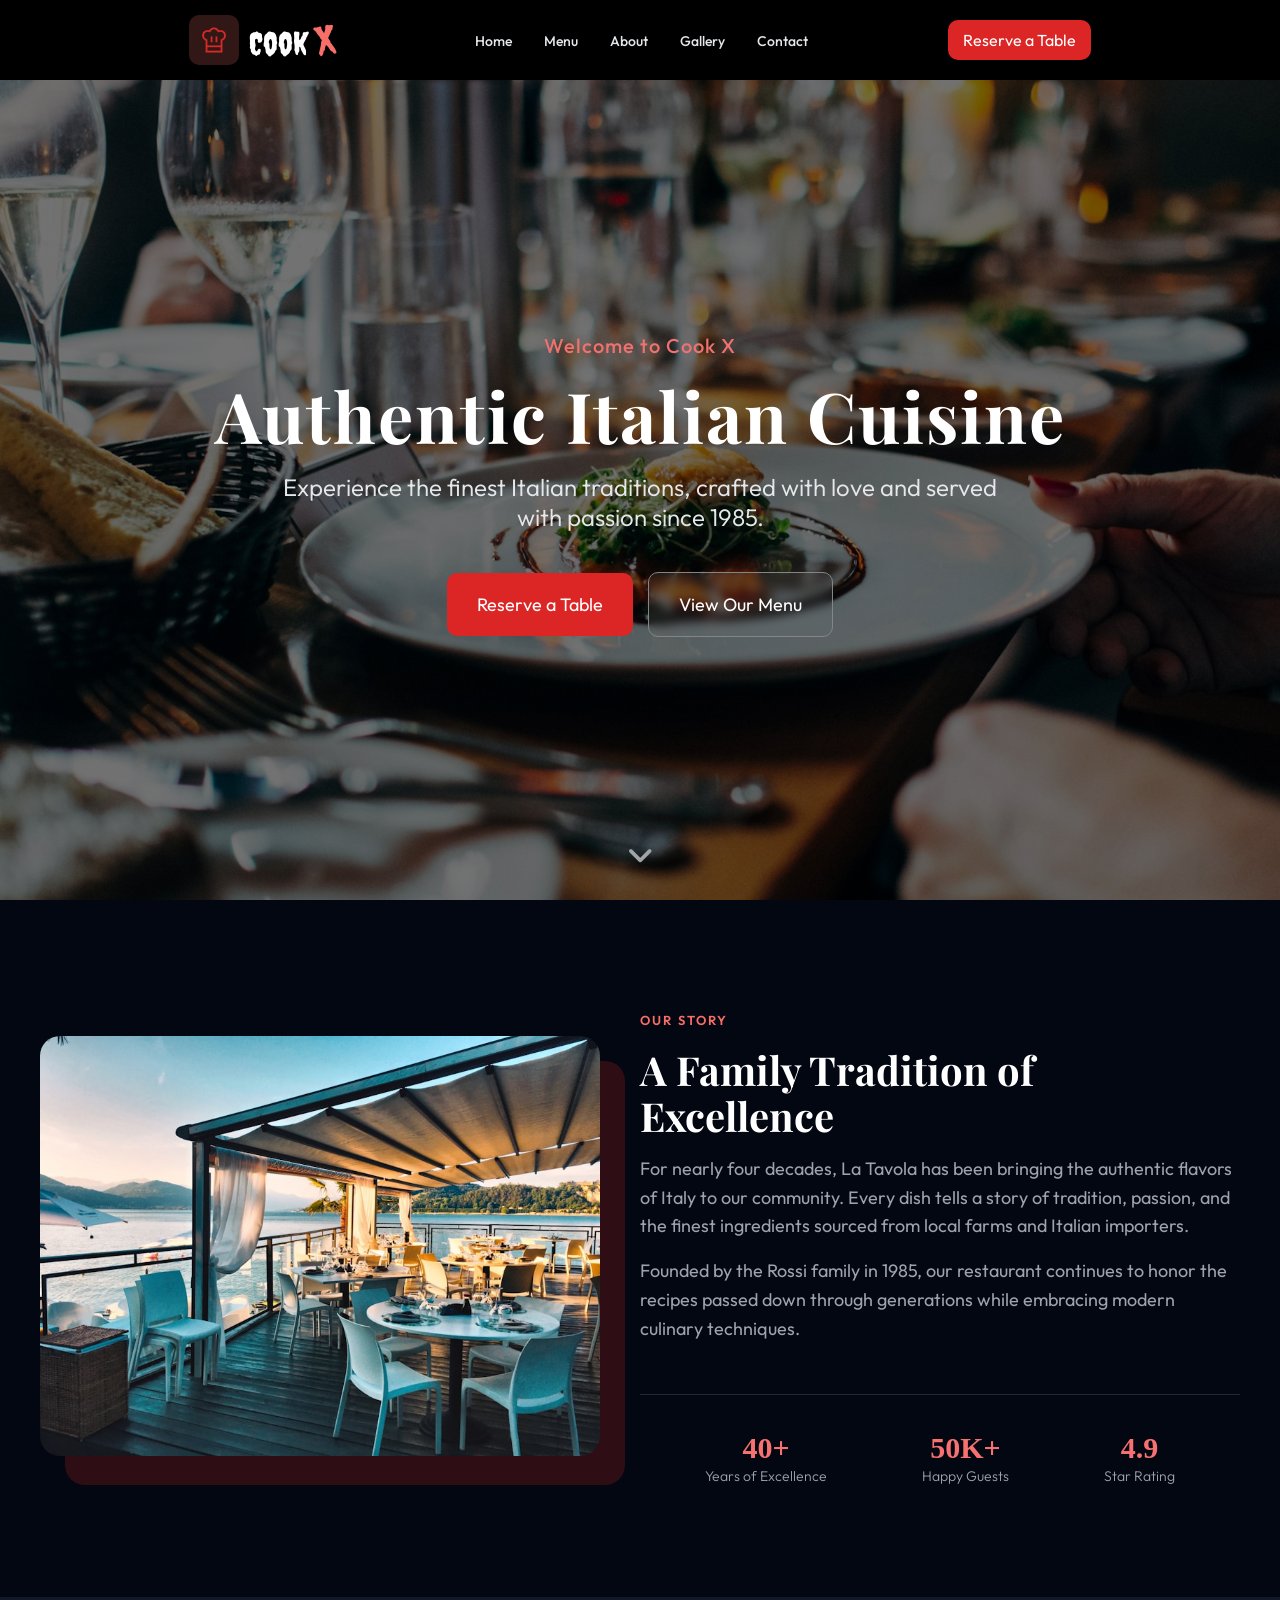
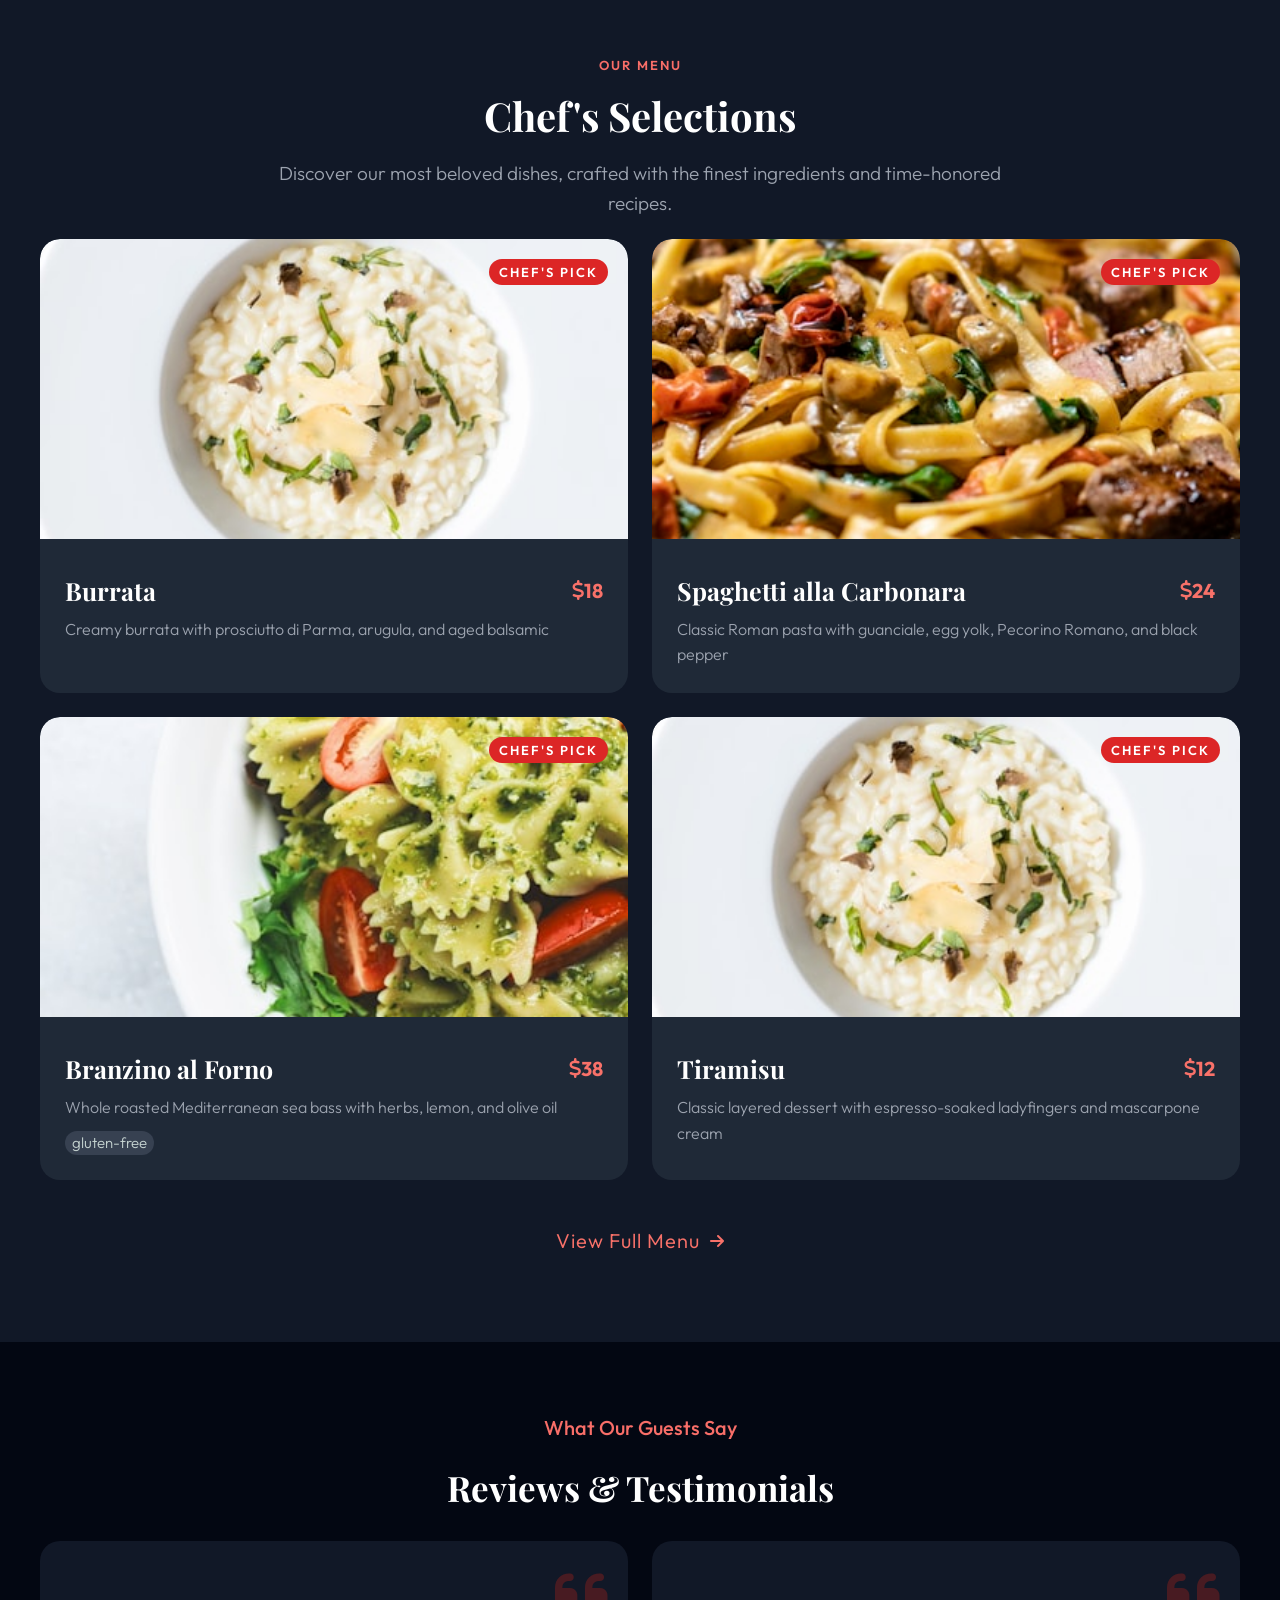
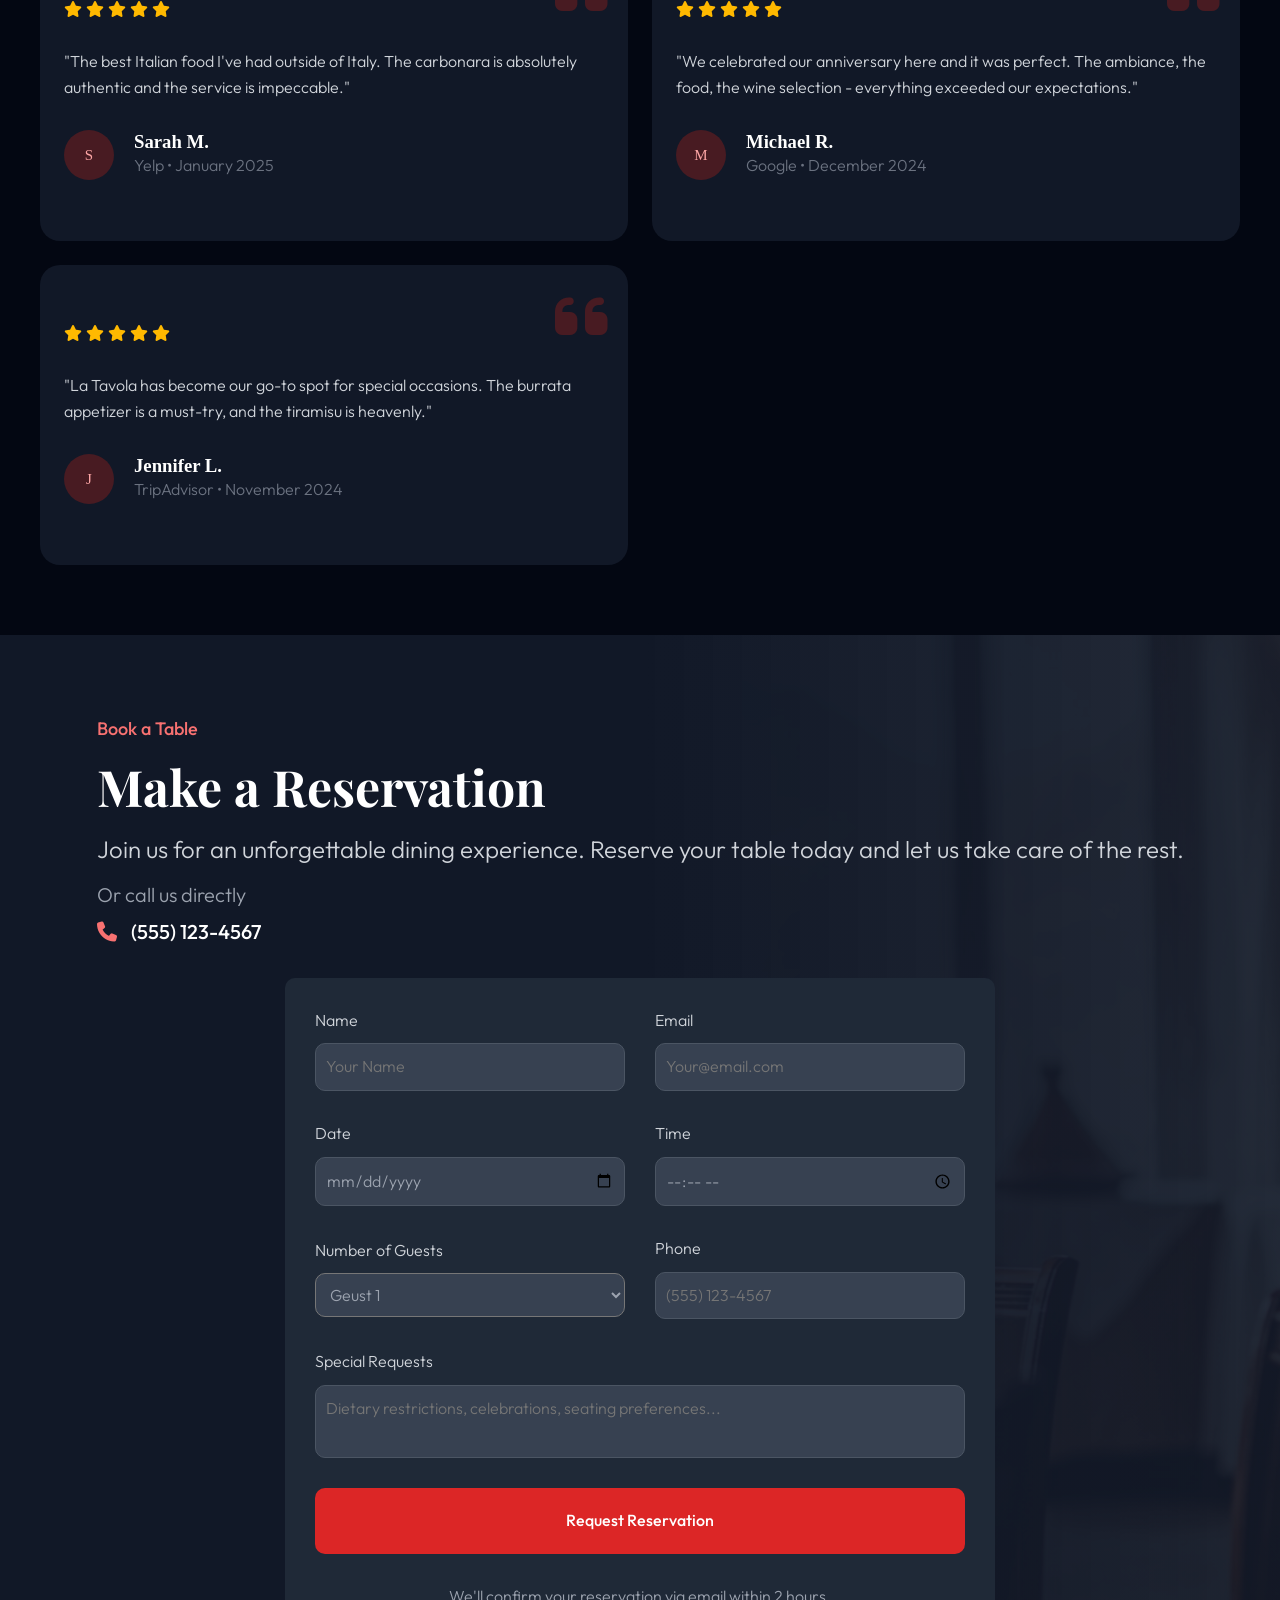
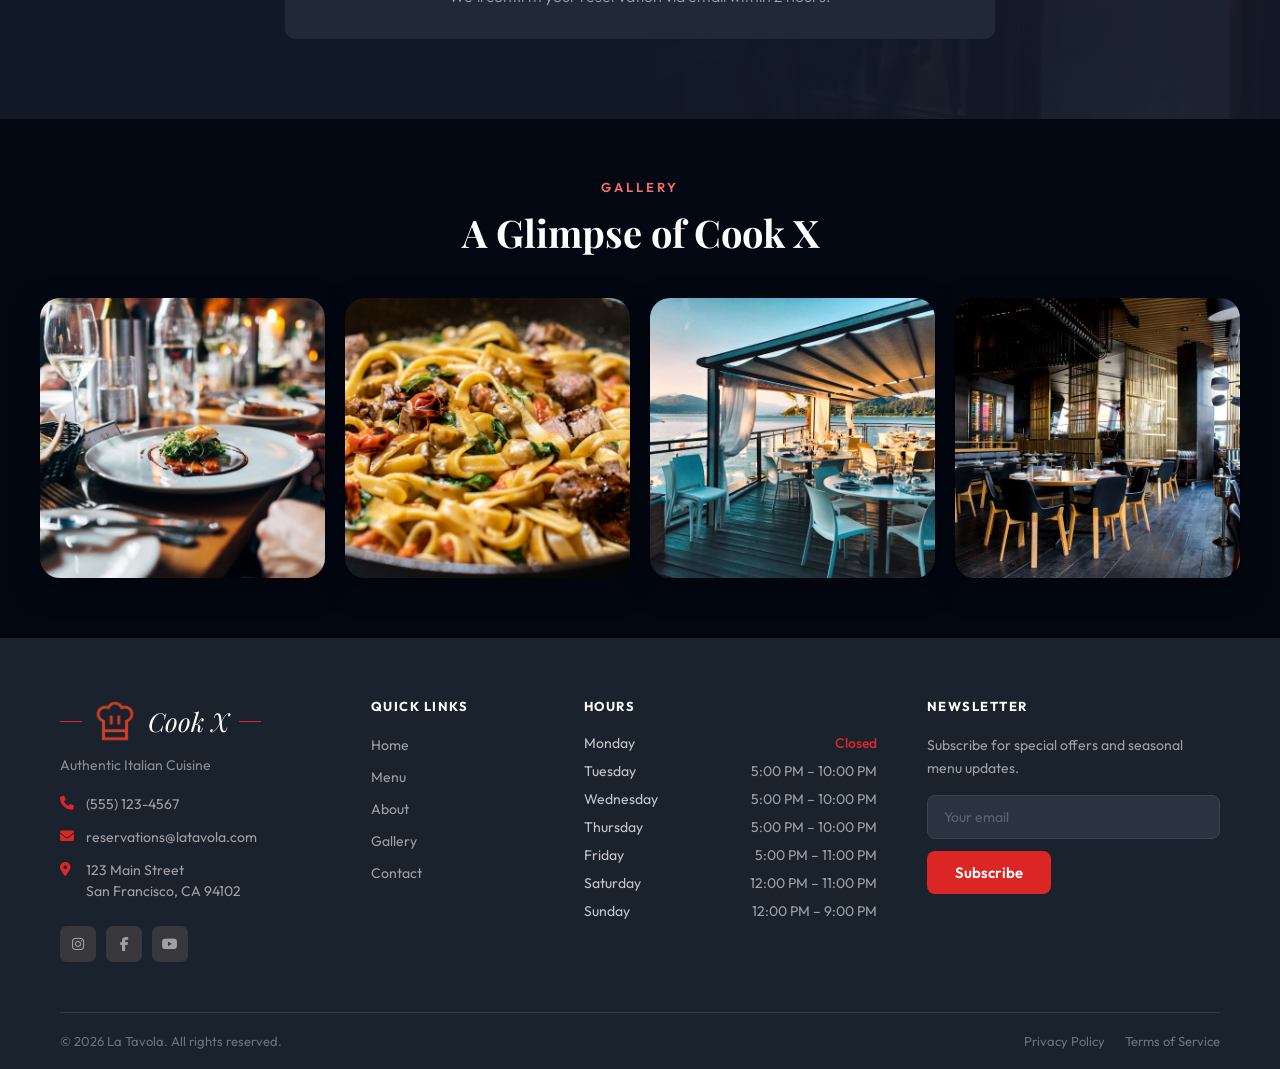
==== commit b39fa80a: "update" ====
--- a/index.html
+++ b/index.html
@@ -7,8 +7,7 @@
     <link rel="icon" href="assets/images/chef.png">
     <link rel="stylesheet" href="assets/css/index.css">
     <link rel="stylesheet" href="https://cdnjs.cloudflare.com/ajax/libs/font-awesome/6.4.0/css/all.min.css" />
-    <link href="assets/css/bootstrap.min.css" rel="stylesheet">
-    <link rel="stylesheet" href="assets/css/gallery.css" />
+    
     <link rel="preconnect" href="https://fonts.gstatic.com" crossorigin />
     <link href="https://fonts.googleapis.com/css2?family=Creepster&display=swap" rel="stylesheet" />
     <link href="https://fonts.googleapis.com/css2?family=Space+Grotesk:wght@300;400;500;600;700&display=swap"
@@ -464,112 +463,120 @@
     </div>
 
 
-    <!-- footer -->
-    <footer class="main-footer pt-5 pb-4" data-aos="fade-up" data-aos-delay="100">
-        <div class="container">
-            <div class="row g-4 pb-4">
-                <div class="col-12 col-md-6 col-lg-3">
-                    <div class="footer-brand mb-3">
-                        <span class="brand-line"></span>
-                        <img src="assets/images/chef.png" alt="logo-icon">
-                        <span class="brand-title">Cook X</span>
-                        <span class="brand-line"></span>
-                    </div>
-                    <p class="subtitle mb-4">Authentic Italian Cuisine</p>
-
-                    <div class="contact-info">
-                        <div class="contact-item">
+       <!-- footer -->
+    <footer class="index-footer">
+        <div class="footer-inner">
+
+            <!-- Top Row -->
+            <div class="footer-top">
+
+                <!-- Col 1: Brand -->
+                <div class="footer-col footer-brand-col">
+                    <div class="footer-logo">
+                        <span class="footer-line"></span>
+                        <img src="assets/images/chef.png" alt="Cook X Logo">
+                        <span class="footer-logo-name">Cook <em>X</em></span>
+                        <span class="footer-line"></span>
+                    </div>
+                    <p class="footer-subtitle">Authentic Italian Cuisine</p>
+
+                    <div class="footer-contacts">
+                        <div class="footer-contact-item">
                             <i class="fa-solid fa-phone"></i>
                             <span>(555) 123-4567</span>
                         </div>
-                        <div class="contact-item">
-                            <i class="fas fa-envelope"></i>
+                        <div class="footer-contact-item">
+                            <i class="fa-solid fa-envelope"></i>
                             <span>reservations@latavola.com</span>
                         </div>
-                        <div class="contact-item">
-                            <i class="fas fa-map-marker-alt"></i>
+                        <div class="footer-contact-item">
+                            <i class="fa-solid fa-location-dot"></i>
                             <span>123 Main Street<br>San Francisco, CA 94102</span>
                         </div>
                     </div>
 
-                    <div class="social-links mt-4">
-                        <a href="#"><i class="fab fa-instagram"></i></a>
-                        <a href="#"><i class="fab fa-facebook-f"></i></a>
-                        <a href="#"><i class="fa-brands fa-youtube"></i></a>
-                    </div>
-                </div>
-
-                <div class="col-12 col-md-6 col-lg-2">
-                    <h5 class="section-heading">QUICK LINKS</h5>
-                    <ul class="list-unstyled footer-links">
-                        <li><a href="#">Home</a></li>
-                        <li><a href="#">Menu</a></li>
-                        <li><a href="#">About</a></li>
-                        <li><a href="#">Gallery</a></li>
-                        <li><a href="#">Contact</a></li>
+                    <div class="footer-socials">
+                        <a href="#" aria-label="Instagram"><i class="fa-brands fa-instagram"></i></a>
+                        <a href="#" aria-label="Facebook"><i class="fa-brands fa-facebook-f"></i></a>
+                        <a href="#" aria-label="YouTube"><i class="fa-brands fa-youtube"></i></a>
+                    </div>
+                </div>
+
+                <!-- Col 2: Quick Links -->
+                <div class="footer-col footer-links-col">
+                    <h5 class="footer-heading">QUICK LINKS</h5>
+                    <ul class="footer-nav-list">
+                        <li><a href="index.html">Home</a></li>
+                        <li><a href="Menu.html">Menu</a></li>
+                        <li><a href="About.html">About</a></li>
+                        <li><a href="gallery.html">Gallery</a></li>
+                        <li><a href="contact.html">Contact</a></li>
                     </ul>
                 </div>
 
-                <div class="col-12 col-md-6 col-lg-3">
-                    <h5 class="section-heading">HOURS</h5>
-                    <div class="hours-list">
-                        <div class="hours-row">
+                <!-- Col 3: Hours -->
+                <div class="footer-col footer-hours-col">
+                    <h5 class="footer-heading">HOURS</h5>
+                    <div class="footer-hours-list">
+                        <div class="footer-hours-row">
                             <span>Monday</span>
-                            <span class="closed">Closed</span>
-                        </div>
-                        <div class="hours-row">
+                            <span class="hours-closed">Closed</span>
+                        </div>
+                        <div class="footer-hours-row">
                             <span>Tuesday</span>
-                            <span>5:00 PM - 10:00 PM</span>
-                        </div>
-                        <div class="hours-row">
+                            <span>5:00 PM – 10:00 PM</span>
+                        </div>
+                        <div class="footer-hours-row">
                             <span>Wednesday</span>
-                            <span>5:00 PM - 10:00 PM</span>
-                        </div>
-                        <div class="hours-row">
+                            <span>5:00 PM – 10:00 PM</span>
+                        </div>
+                        <div class="footer-hours-row">
                             <span>Thursday</span>
-                            <span>5:00 PM - 10:00 PM</span>
-                        </div>
-                        <div class="hours-row">
+                            <span>5:00 PM – 10:00 PM</span>
+                        </div>
+                        <div class="footer-hours-row">
                             <span>Friday</span>
-                            <span>5:00 PM - 11:00 PM</span>
-                        </div>
-                        <div class="hours-row">
+                            <span>5:00 PM – 11:00 PM</span>
+                        </div>
+                        <div class="footer-hours-row">
                             <span>Saturday</span>
-                            <span>12:00 PM - 11:00 PM</span>
-                        </div>
-                        <div class="hours-row">
+                            <span>12:00 PM – 11:00 PM</span>
+                        </div>
+                        <div class="footer-hours-row">
                             <span>Sunday</span>
-                            <span>12:00 PM - 9:00 PM</span>
-                        </div>
-                    </div>
-                </div>
-
-                <div class="col-12 col-md-6 col-lg-4 ms-auto">
-                    <h5 class="section-heading">NEWSLETTER</h5>
-                    <p class="newsletter-text">Subscribe for special offers and seasonal menu updates.</p>
-                    <form class="newsletter-form">
-                        <div class="input-group">
-                            <input type="email" class="form-control" placeholder="Your email" required>
-                        </div>
-                        <button class="btn btn-subscribe" type="button">Subscribe</button>
+                            <span>12:00 PM – 9:00 PM</span>
+                        </div>
+                    </div>
+                </div>
+
+                <!-- Col 4: Newsletter -->
+                <div class="footer-col footer-newsletter-col">
+                    <h5 class="footer-heading">NEWSLETTER</h5>
+                    <p class="footer-newsletter-desc">Subscribe for special offers and seasonal menu updates.</p>
+                    <form class="footer-newsletter-form" onsubmit="return false;">
+                        <input type="email" placeholder="Your email" class="footer-email-input">
+                        <button type="submit" class="footer-subscribe-btn">Subscribe</button>
                     </form>
                 </div>
 
-                <hr class="footer-divider">
-                <div
-                    class="d-flex flex-column flex-sm-row justify-content-between align-items-center pt-3 copyright-section">
-                    <p class="mb-0">&copy; 2026 La Tavola. All rights reserved.</p>
-                    <div class="legal-links">
-                        <a href="#">Privacy Policy</a>
-                        <a href="#">Terms of Service</a>
-                    </div>
-                </div>
-            </div>
+            </div>
+
+            <!-- Bottom Bar -->
+            <div class="footer-bottom">
+                <p>&copy; 2026 La Tavola. All rights reserved.</p>
+                <div class="footer-legal">
+                    <a href="#">Privacy Policy</a>
+                    <a href="#">Terms of Service</a>
+                </div>
+            </div>
+
+        </div>
     </footer>
     <!-- end footer -->
 
-    <script src="assets/js/bootstrap.bundle.min.js"></script>
     <script src="assets/js/main.js"></script>
 </body>
 
-</html>+</html>
+
+    
--- a/assets/css/index.css
+++ b/assets/css/index.css
@@ -1052,13 +1052,8 @@
     overflow: hidden;
     cursor: pointer;
     box-shadow: 0 10px 30px rgba(0, 0, 0, 0.4);
-    transition: transform 0.3s ease, box-shadow 0.3s ease;
-}
-
-.sec6 .gallery-card:hover {
-    transform: translateY(-8px);
-    box-shadow: 0 15px 35px rgba(248, 110, 104, 0.2);
-}
+}
+
 
 .sec6 .gallery-card img {
     width: 100%;
@@ -1142,7 +1137,7 @@
 }
 /* sec6 end */
 
-/* Gallery Carousel Modal - Fullscreen Coverflow Style */
+
 .index-gallery-modal {
     display: none;
     position: fixed;
@@ -1241,7 +1236,6 @@
     gap: 30px;
 }
 
-/* Side Peek Cards */
 .carousel-peek-card {
     flex: 0 0 24%;
     max-width: 320px;
@@ -1269,7 +1263,7 @@
     object-position: center;
 }
 
-/* Main Active Card */
+
 .carousel-main-card {
     flex: 0 0 52%;
     max-width: 680px;
@@ -1840,4 +1834,295 @@
     .sec6 .gallery-card {
         height: 240px;
     }
+}
+
+/* ===== INDEX FOOTER ===== */
+.index-footer {
+    background-color: #1a222d;
+    color: #a0a0a5;
+    font-family: "Outfit", sans-serif;
+    padding: 60px 0 0 0;
+}
+
+.footer-inner {
+    max-width: 1400px;
+    margin: 0 auto;
+    padding: 0 60px;
+}
+
+/* Top row: 4 columns */
+.footer-top {
+    display: grid;
+    grid-template-columns: 1.6fr 1fr 1.8fr 1.8fr;
+    gap: 50px;
+    padding-bottom: 50px;
+}
+
+/* ---- Col 1: Brand ---- */
+.footer-logo {
+    display: flex;
+    align-items: center;
+    gap: 10px;
+    margin-bottom: 12px;
+}
+
+.footer-line {
+    display: inline-block;
+    width: 22px;
+    height: 1.5px;
+    background-color: #dc2626;
+    flex-shrink: 0;
+}
+
+.footer-logo img {
+    width: 46px;
+    height: 46px;
+    object-fit: contain;
+    filter: brightness(0) saturate(100%) invert(27%) sepia(90%) saturate(1200%) hue-rotate(340deg);
+}
+
+.footer-logo-name {
+    font-family: "Playfair Display", serif;
+    font-size: 26px;
+    font-style: italic;
+    color: #ffffff;
+    white-space: nowrap;
+}
+
+.footer-logo-name em {
+    font-style: italic;
+    color: #ffffff;
+}
+
+.footer-subtitle {
+    color: #8c8c91;
+    font-size: 14px;
+    margin-bottom: 20px;
+    margin-top: 0;
+}
+
+.footer-contacts {
+    display: flex;
+    flex-direction: column;
+    gap: 12px;
+    margin-bottom: 24px;
+}
+
+.footer-contact-item {
+    display: flex;
+    align-items: flex-start;
+    gap: 12px;
+    color: #a0a0a5;
+    font-size: 14px;
+    line-height: 1.5;
+}
+
+.footer-contact-item i {
+    color: #dc2626;
+    font-size: 14px;
+    margin-top: 2px;
+    flex-shrink: 0;
+    width: 14px;
+}
+
+.footer-socials {
+    display: flex;
+    gap: 10px;
+}
+
+.footer-socials a {
+    display: inline-flex;
+    align-items: center;
+    justify-content: center;
+    width: 36px;
+    height: 36px;
+    background-color: #38383c;
+    color: #a0a0a5;
+    border-radius: 7px;
+    text-decoration: none;
+    font-size: 14px;
+    transition: all 0.3s ease;
+}
+
+.footer-socials a:hover {
+    background-color: #dc2626;
+    color: #ffffff;
+}
+
+/* ---- Col 2: Quick Links ---- */
+.footer-heading {
+    color: #ffffff;
+    font-size: 13px;
+    font-weight: 700;
+    letter-spacing: 1.5px;
+    margin-bottom: 20px;
+    font-family: "Outfit", sans-serif;
+}
+
+.footer-nav-list {
+    list-style: none;
+    padding: 0;
+    margin: 0;
+    display: flex;
+    flex-direction: column;
+    gap: 12px;
+}
+
+.footer-nav-list li a {
+    color: #a0a0a5;
+    text-decoration: none;
+    font-size: 14px;
+    transition: color 0.25s ease;
+}
+
+.footer-nav-list li a:hover {
+    color: #ffffff;
+}
+
+/* ---- Col 3: Hours ---- */
+.footer-hours-list {
+    display: flex;
+    flex-direction: column;
+    gap: 10px;
+}
+
+.footer-hours-row {
+    display: flex;
+    justify-content: space-between;
+    align-items: center;
+    font-size: 14px;
+    color: #a0a0a5;
+}
+
+.footer-hours-row span:first-child {
+    color: #c5c7cc;
+}
+
+.hours-closed {
+    color: #dc2626 !important;
+    font-weight: 500;
+}
+
+/* ---- Col 4: Newsletter ---- */
+.footer-newsletter-desc {
+    color: #a0a0a5;
+    font-size: 14px;
+    line-height: 1.6;
+    margin-bottom: 16px;
+    margin-top: 0;
+}
+
+.footer-newsletter-form {
+    display: flex;
+    flex-direction: column;
+    gap: 12px;
+}
+
+.footer-email-input {
+    width: 100%;
+    padding: 12px 16px;
+    background-color: #2b3340;
+    border: 1px solid #3a4553;
+    border-radius: 8px;
+    color: #ffffff;
+    font-size: 14px;
+    font-family: "Outfit", sans-serif;
+    outline: none;
+    transition: border-color 0.25s ease;
+    box-sizing: border-box;
+}
+
+.footer-email-input::placeholder {
+    color: #5a6470;
+}
+
+.footer-email-input:focus {
+    border-color: #dc2626;
+}
+
+.footer-subscribe-btn {
+    width: fit-content;
+    padding: 12px 28px;
+    background-color: #dc2626;
+    color: #ffffff;
+    font-family: "Outfit", sans-serif;
+    font-size: 15px;
+    font-weight: 600;
+    border: none;
+    border-radius: 8px;
+    cursor: pointer;
+    transition: background-color 0.25s ease, box-shadow 0.25s ease;
+}
+
+.footer-subscribe-btn:hover {
+    background-color: #b91c1c;
+    box-shadow: 0 4px 15px rgba(220, 38, 38, 0.4);
+}
+
+/* ---- Bottom Bar ---- */
+.footer-bottom {
+    border-top: 1px solid #2e3a47;
+    padding: 20px 0;
+    display: flex;
+    justify-content: space-between;
+    align-items: center;
+    flex-wrap: wrap;
+    gap: 12px;
+}
+
+.footer-bottom p {
+    color: #6b7280;
+    font-size: 13px;
+    margin: 0;
+}
+
+.footer-legal {
+    display: flex;
+    gap: 20px;
+}
+
+.footer-legal a {
+    color: #6b7280;
+    font-size: 13px;
+    text-decoration: none;
+    transition: color 0.25s ease;
+}
+
+.footer-legal a:hover {
+    color: #a0a0a5;
+}
+
+/* Footer Responsive */
+@media (max-width: 1100px) {
+    .footer-top {
+        grid-template-columns: 1fr 1fr;
+        gap: 40px;
+    }
+}
+
+@media (max-width: 700px) {
+    .footer-inner {
+        padding: 0 24px;
+    }
+
+    .footer-top {
+        grid-template-columns: 1fr;
+        gap: 32px;
+    }
+
+    .footer-bottom {
+        flex-direction: column;
+        align-items: flex-start;
+        gap: 10px;
+    }
+}
+
+@media (max-width: 480px) {
+    .footer-inner {
+        padding: 0 16px;
+    }
+
+    .index-footer {
+        padding: 40px 0 0 0;
+    }
 }
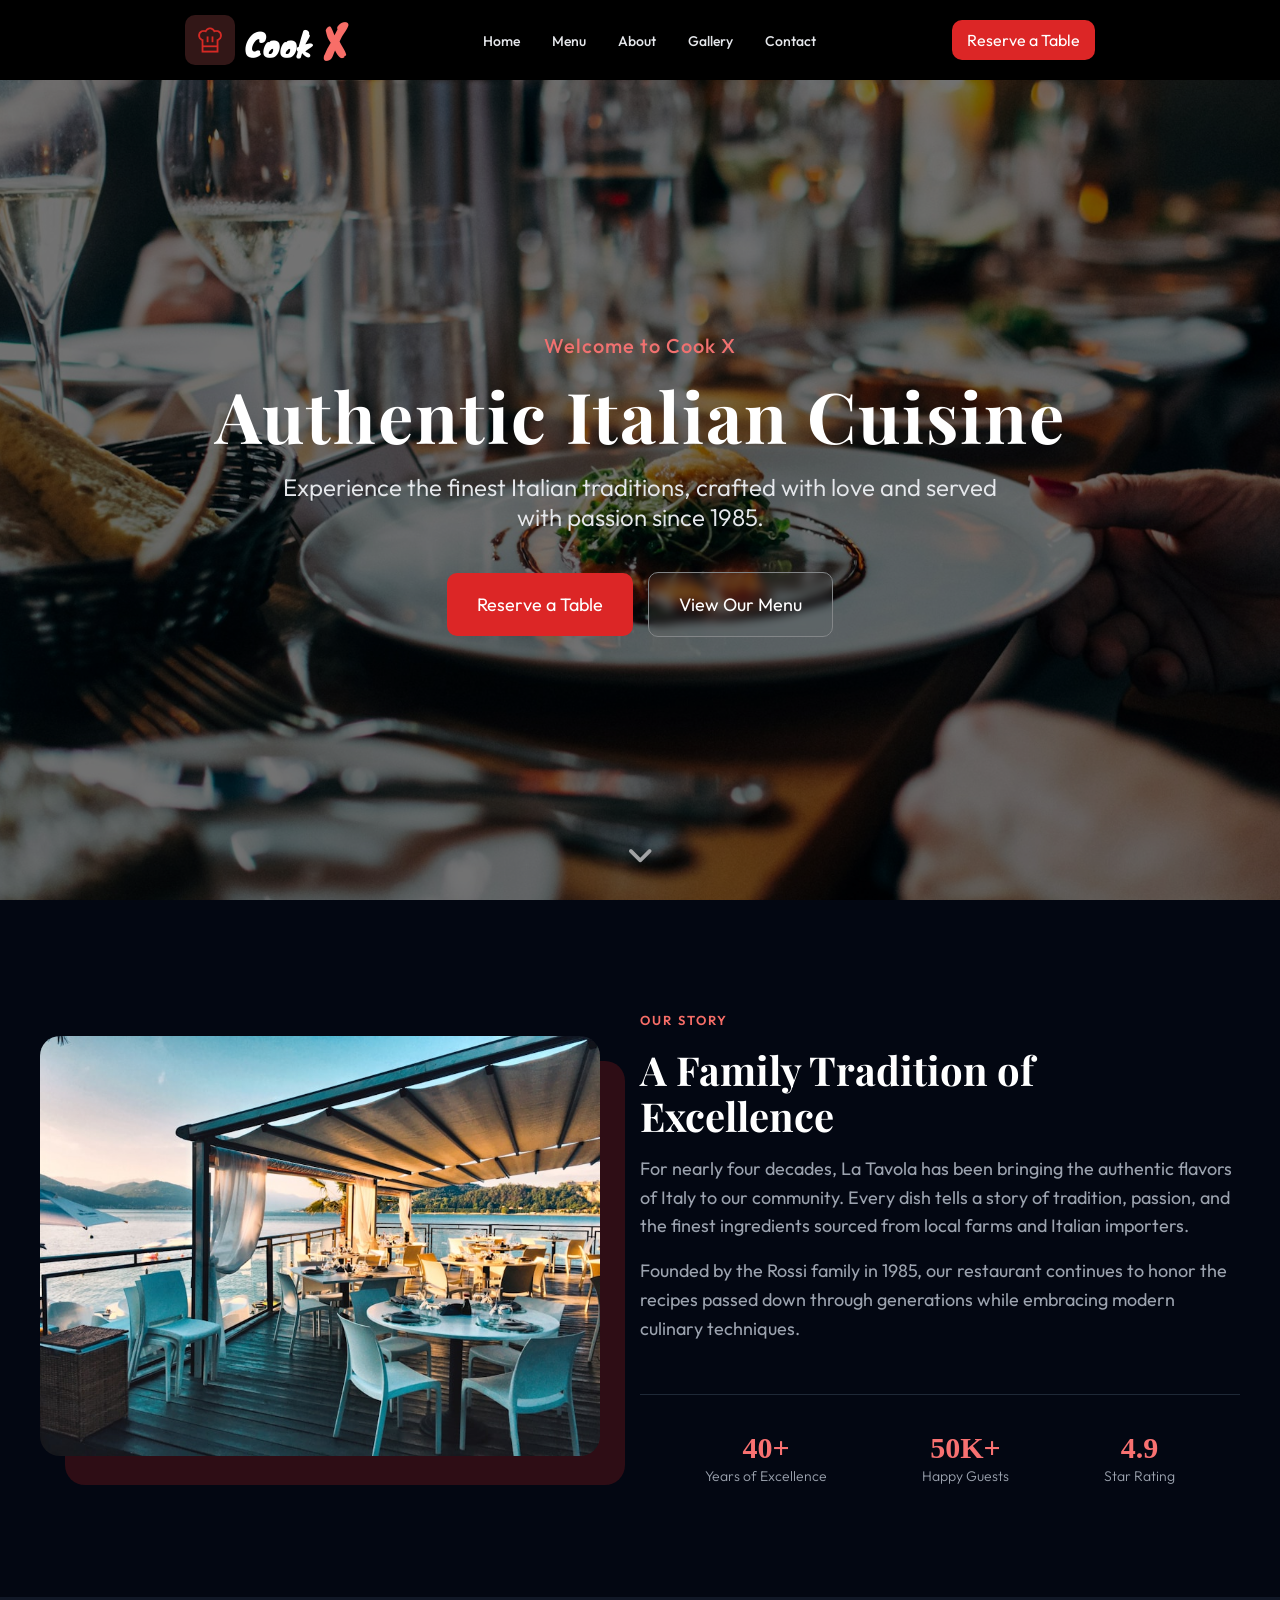
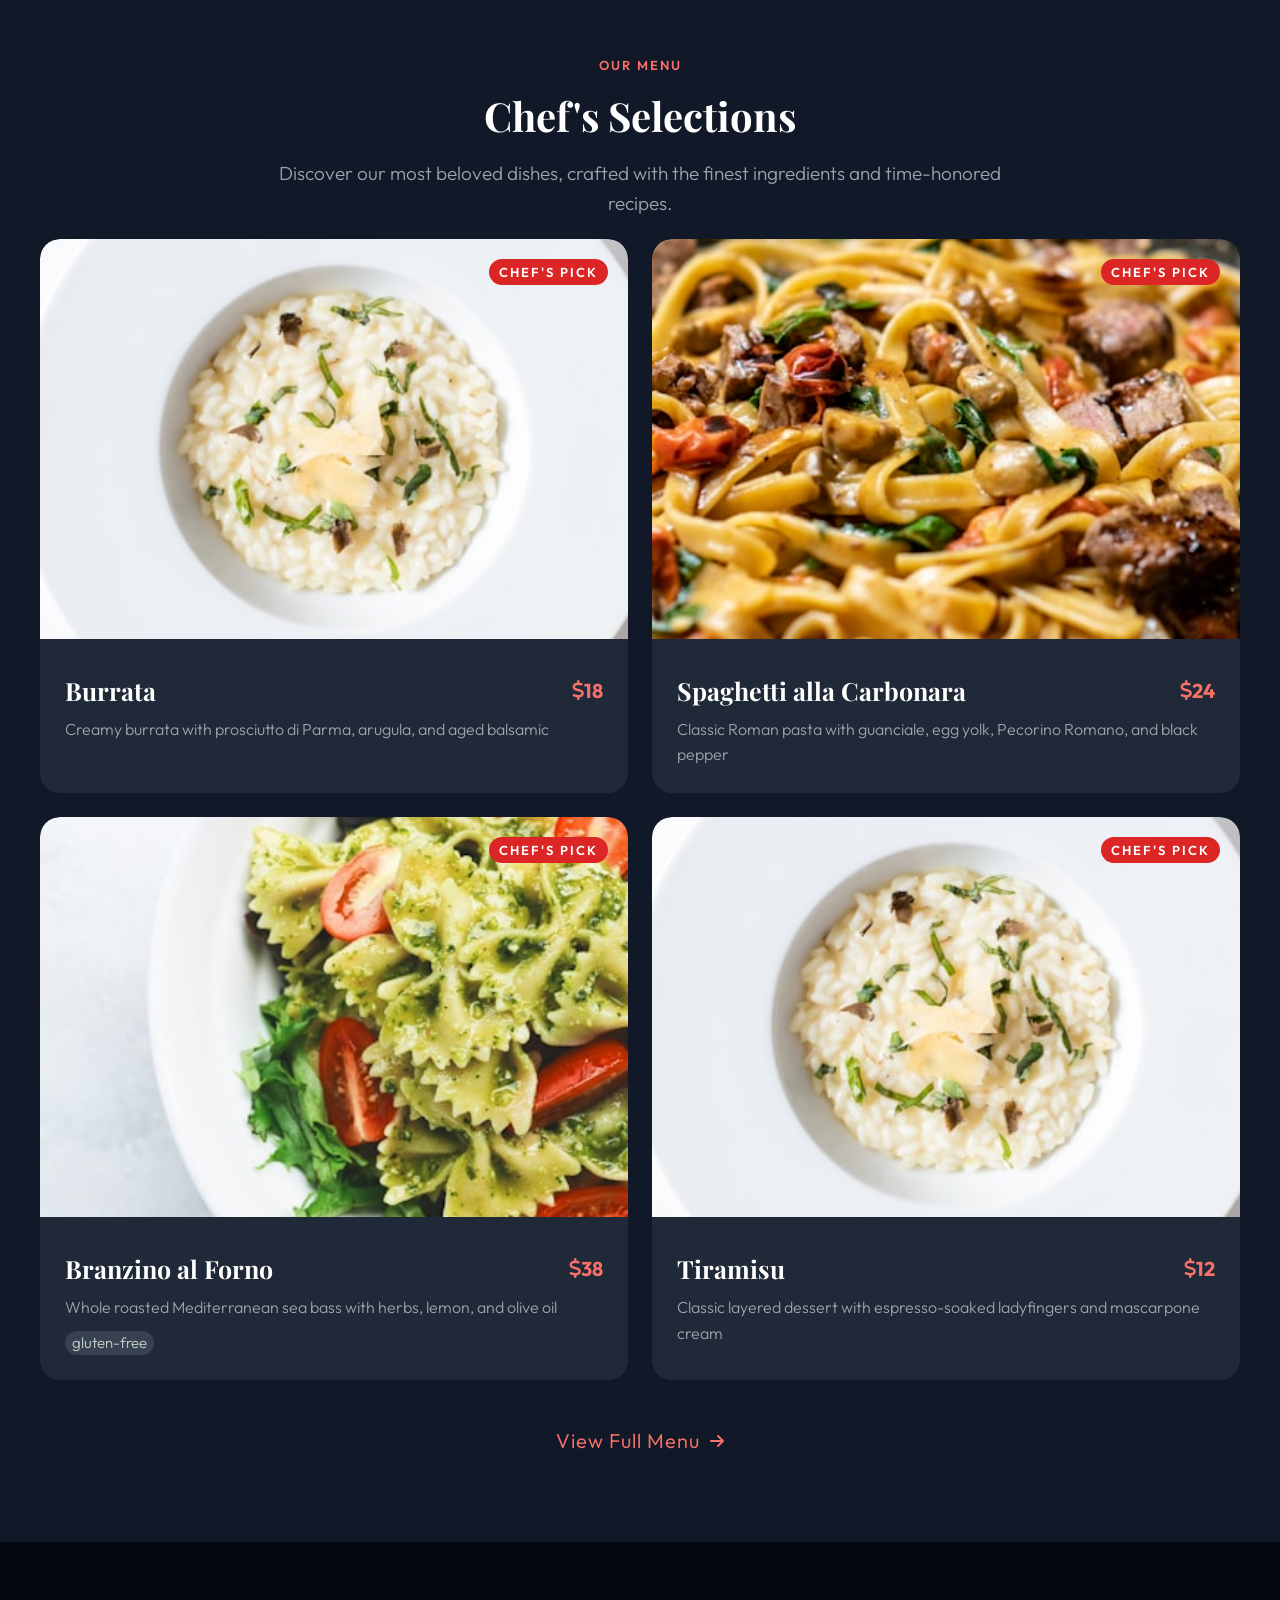
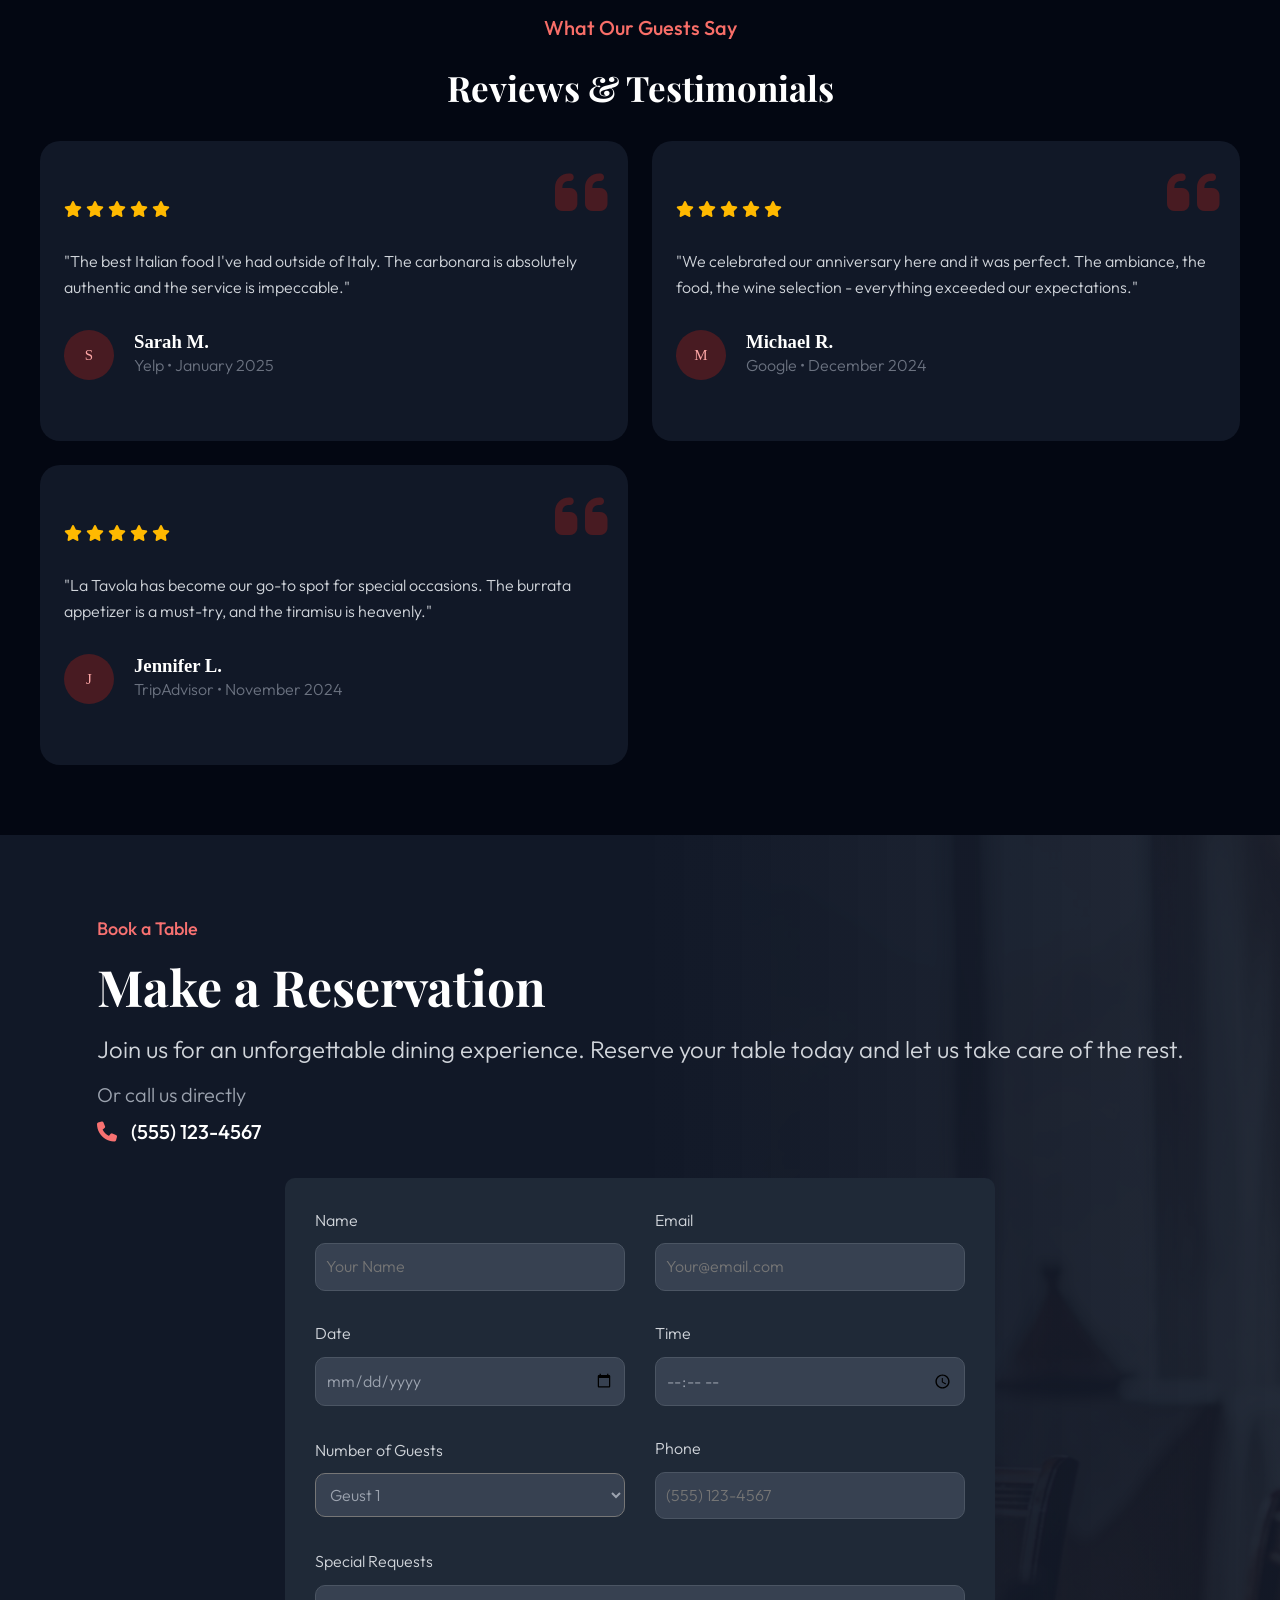
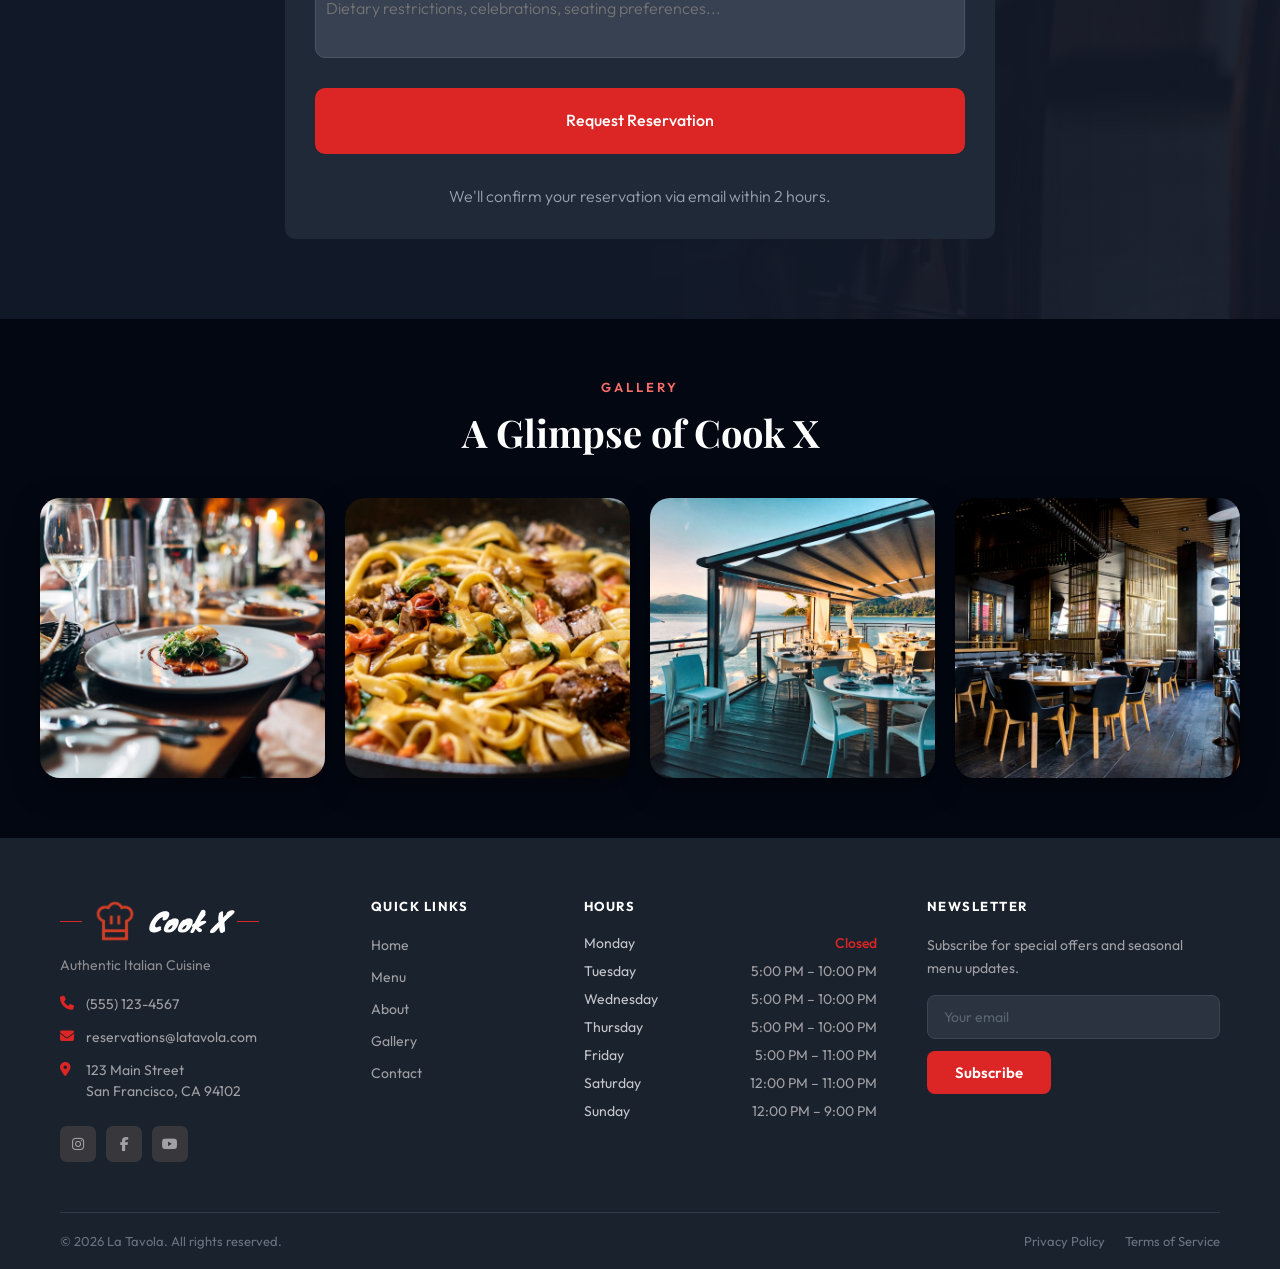
==== commit e1d348df: "update" ====
--- a/index.html
+++ b/index.html
@@ -7,7 +7,11 @@
     <link rel="icon" href="assets/images/chef.png">
     <link rel="stylesheet" href="assets/css/index.css">
     <link rel="stylesheet" href="https://cdnjs.cloudflare.com/ajax/libs/font-awesome/6.4.0/css/all.min.css" />
-    
+
+    <link rel="preconnect" href="https://fonts.googleapis.com">
+    <link rel="preconnect" href="https://fonts.gstatic.com" crossorigin>
+    <link href="https://fonts.googleapis.com/css2?family=Knewave&display=swap" rel="stylesheet">
+
     <link rel="preconnect" href="https://fonts.gstatic.com" crossorigin />
     <link href="https://fonts.googleapis.com/css2?family=Creepster&display=swap" rel="stylesheet" />
     <link href="https://fonts.googleapis.com/css2?family=Space+Grotesk:wght@300;400;500;600;700&display=swap"
@@ -372,7 +376,7 @@
                     <img src="assets/images/Elegant dining.jpg" alt="Elegant dining room">
                     <div class="overlay">
                         <div class="zoom-icon">
-                            <i class="fa-solid fa-magnifying-glass-plus"></i>
+                           <i class="fa-solid fa-down-left-and-up-right-to-center"></i>
                         </div>
                         <div class="overlay-info">
                             <h4>Elegant dining room</h4>
@@ -385,7 +389,7 @@
                     <img src="assets/images/Pasta.jpg" alt="Fresh pasta dish">
                     <div class="overlay">
                         <div class="zoom-icon">
-                            <i class="fa-solid fa-magnifying-glass-plus"></i>
+                            <i class="fa-solid fa-down-left-and-up-right-to-center"></i>
                         </div>
                         <div class="overlay-info">
                             <h4>Fresh pasta dish</h4>
@@ -398,7 +402,7 @@
                     <img src="assets/images/place.jpg" alt="Italian wine & patio">
                     <div class="overlay">
                         <div class="zoom-icon">
-                            <i class="fa-solid fa-magnifying-glass-plus"></i>
+                           <i class="fa-solid fa-down-left-and-up-right-to-center"></i>
                         </div>
                         <div class="overlay-info">
                             <h4>Italian wine & patio</h4>
@@ -411,7 +415,7 @@
                     <img src="assets/images/Resturant In.jpg" alt="Restaurant interior">
                     <div class="overlay">
                         <div class="zoom-icon">
-                            <i class="fa-solid fa-magnifying-glass-plus"></i>
+                            <i class="fa-solid fa-down-left-and-up-right-to-center"></i>
                         </div>
                         <div class="overlay-info">
                             <h4>Restaurant interior</h4>
@@ -423,26 +427,25 @@
         </div>
     </div>
 
-    <!-- Gallery Carousel Modal -->
+    <!-- Gallery Carousel  -->
     <div id="indexGalleryModal" class="index-gallery-modal">
         <div class="modal-backdrop-custom" onclick="closeIndexModal()"></div>
-        
-        <!-- Top right close button -->
+
+        <!--  close button -->
         <button class="modal-close-circle" onclick="closeIndexModal()" aria-label="Close">
             <i class="fa-solid fa-xmark"></i>
         </button>
 
-        <!-- Far left prev button -->
+        <!-- left prev button -->
         <button class="carousel-side-btn prev-btn" onclick="changeIndexSlide(-1)" aria-label="Previous">
             <i class="fa-solid fa-chevron-left"></i>
         </button>
 
-        <!-- Far right next button -->
+        <!-- right next button -->
         <button class="carousel-side-btn next-btn" onclick="changeIndexSlide(1)" aria-label="Next">
             <i class="fa-solid fa-chevron-right"></i>
         </button>
 
-        <!-- 3-Slide Coverflow Wrapper -->
         <div class="carousel-coverflow-wrapper">
             <!-- Left preview slide -->
             <div class="carousel-peek-card prev-card" onclick="changeIndexSlide(-1)">
@@ -463,7 +466,7 @@
     </div>
 
 
-       <!-- footer -->
+    <!-- footer -->
     <footer class="index-footer">
         <div class="footer-inner">
 
@@ -577,6 +580,4 @@
     <script src="assets/js/main.js"></script>
 </body>
 
-</html>
-
-    
+</html>
--- a/assets/css/index.css
+++ b/assets/css/index.css
@@ -54,7 +54,7 @@
 }
 
 nav .logo {
-    font-family: "Creepster", system-ui;
+    font-family: "Knewave", system-ui;
     font-size: 32px;
 
 }
@@ -62,6 +62,7 @@
 nav .logo span {
     color: #f86e68;
     font-size: 40px;
+    font-weight: 300;
     display: inline-block;
     animation: pluse 2s infinite linear;
     transform: rotate(-10deg);
@@ -511,7 +512,7 @@
 
 .sec3 .menu-card .card .image {
     width: 100%;
-    height: 300px;
+    height: 400px;
     object-fit: cover;
     object-position: center;
     border-top-right-radius: 20px;
@@ -522,7 +523,7 @@
 
 .sec3 .menu-card .card .image img {
     width: 100%;
-    height: 300px;
+    height: 400px;
     object-fit: cover;
     object-position: center;
     transition: transform 0.3s ease-in-out;
@@ -938,7 +939,11 @@
     max-width: 100%;
     border: 1px solid #4b5563;
 }
-
+.sec5 .right form .column input:focus,
+.sec5 .right form .column textarea:focus{
+    outline: none;
+    border: 1px solid #dc2626;
+}
 
 .sec5 .right form .column textarea {
     width: 650px;
@@ -976,7 +981,7 @@
 
 .sec5 .right form button:hover {
     background-color: #b91c1c;
-    box-shadow: 0 2px 15px #b91c1c;
+    box-shadow: 0 2px 7px #b91c1c;
 }
 
 .sec5 .right form p:last-child {
@@ -1067,27 +1072,21 @@
     transform: scale(1.08);
 }
 
+/* overlayer */
 .sec6 .gallery-card .overlay {
     position: absolute;
     top: 0;
     left: 0;
     width: 100%;
     height: 100%;
-    background: linear-gradient(to top, rgba(0, 0, 0, 0.85) 0%, rgba(0, 0, 0, 0.15) 50%, rgba(0, 0, 0, 0.3) 100%);
-    display: flex;
-    flex-direction: column;
-    justify-content: space-between;
-    padding: 20px;
-    opacity: 0;
-    transition: opacity 0.3s ease;
-    pointer-events: none;
-}
-
-.sec6 .gallery-card:hover .overlay {
-    opacity: 1;
-}
+    transition: all 0.9s ease;
+}
+
 
 .sec6 .gallery-card .zoom-icon {
+    position: absolute;
+    top: 20px;
+    right: 20px;
     align-self: flex-end;
     background-color: #ffffff;
     color: #111111;
@@ -1098,11 +1097,8 @@
     align-items: center;
     justify-content: center;
     box-shadow: 0 4px 12px rgba(0, 0, 0, 0.35);
-    transition: transform 0.3s ease;
-}
-
-.sec6 .gallery-card:hover .zoom-icon {
-    transform: scale(1.08);
+    opacity: 0;
+    transition: all 0.3s ease;
 }
 
 .sec6 .gallery-card .zoom-icon i {
@@ -1116,25 +1112,49 @@
     display: flex;
     flex-direction: column;
     gap: 3px;
+    position: absolute;
+    bottom: -100px;
+    left: 20px;
+    align-self: flex-end;
+    width: 100%;
+    display: flex;
+    flex-direction: column;
+    opacity: 0;
+    transition: all 0.3s ease;
+    width: 100%;
 }
 
 .sec6 .gallery-card .overlay-info h4 {
     color: #ffffff;
     font-family: "Outfit", sans-serif;
-    font-size: 17px;
+    font-size: 14px;
     font-weight: 600;
-    margin: 0;
     line-height: 1.3;
 }
 
 .sec6 .gallery-card .overlay-info p {
     color: #d1d5db;
     font-family: "Outfit", sans-serif;
-    font-size: 14px;
+    font-size: 12px;
     font-weight: 300;
-    margin: 0;
-    opacity: 0.85;
-}
+}
+.sec6 .gallery-card:hover .overlay{
+    background: linear-gradient(to top, rgba(0, 0, 0, 0.7), rgba(0, 0, 0, 0.00000009) , rgba(0, 0, 0, 0.00000009),rgba(0, 0, 0, 0.000000000009)); 
+}
+
+.sec6 .gallery-card:hover .overlay .overlay-info {
+    bottom: 20px;
+    opacity: 1;
+}
+
+.sec6 .gallery-card:hover .overlay .zoom-icon {
+    opacity: 1;
+}
+
+.sec6 .gallery-card:hover .zoom-icon {
+    transform: scale(1.08);
+}
+
 /* sec6 end */
 
 
@@ -1295,6 +1315,389 @@
     text-align: center;
     letter-spacing: 0.5px;
 }
+
+.index-footer {
+    background-color: #1a222d;
+    color: #a0a0a5;
+    font-family: "Outfit", sans-serif;
+    padding: 60px 0 0 0;
+}
+
+.footer-inner {
+    max-width: 1400px;
+    margin: 0 auto;
+    padding: 0 60px;
+}
+
+
+.footer-top {
+    display: grid;
+    grid-template-columns: 1.6fr 1fr 1.8fr 1.8fr;
+    gap: 50px;
+    padding-bottom: 50px;
+}
+
+
+.footer-logo {
+    display: flex;
+    align-items: center;
+    gap: 10px;
+    margin-bottom: 12px;
+}
+
+.footer-line {
+    display: inline-block;
+    width: 22px;
+    height: 1.5px;
+    background-color: #dc2626;
+    flex-shrink: 0;
+}
+
+.footer-logo img {
+    width: 46px;
+    height: 46px;
+    object-fit: contain;
+    filter: brightness(0) saturate(100%) invert(27%) sepia(90%) saturate(1200%) hue-rotate(340deg);
+}
+
+.footer-logo-name {
+    font-family: "Knewave", system-ui;
+    font-size: 26px;
+    font-style: italic;
+    color: #ffffff;
+    white-space: nowrap;
+}
+
+.footer-logo-name em {
+    font-style: italic;
+    color: #ffffff;
+}
+
+.footer-subtitle {
+    color: #8c8c91;
+    font-size: 14px;
+    margin-bottom: 20px;
+    margin-top: 0;
+}
+
+.footer-contacts {
+    display: flex;
+    flex-direction: column;
+    gap: 12px;
+    margin-bottom: 24px;
+}
+
+.footer-contact-item {
+    display: flex;
+    align-items: flex-start;
+    gap: 12px;
+    color: #a0a0a5;
+    font-size: 14px;
+    line-height: 1.5;
+}
+
+.footer-contact-item i {
+    color: #dc2626;
+    font-size: 14px;
+    margin-top: 2px;
+    flex-shrink: 0;
+    width: 14px;
+}
+
+.footer-socials {
+    display: flex;
+    gap: 10px;
+}
+
+.footer-socials a {
+    display: inline-flex;
+    align-items: center;
+    justify-content: center;
+    width: 36px;
+    height: 36px;
+    background-color: #38383c;
+    color: #a0a0a5;
+    border-radius: 7px;
+    text-decoration: none;
+    font-size: 14px;
+    transition: all 0.3s ease;
+}
+
+.footer-socials a:hover {
+    background-color: #dc2626;
+    color: #ffffff;
+}
+
+
+.footer-heading {
+    color: #ffffff;
+    font-size: 13px;
+    font-weight: 700;
+    letter-spacing: 1.5px;
+    margin-bottom: 20px;
+    font-family: "Outfit", sans-serif;
+}
+
+.footer-nav-list {
+    list-style: none;
+    padding: 0;
+    margin: 0;
+    display: flex;
+    flex-direction: column;
+    gap: 12px;
+}
+
+.footer-nav-list li a {
+    color: #a0a0a5;
+    text-decoration: none;
+    font-size: 14px;
+    transition: color 0.25s ease;
+}
+
+.footer-nav-list li a:hover {
+    color: #ffffff;
+}
+
+
+.footer-hours-list {
+    display: flex;
+    flex-direction: column;
+    gap: 10px;
+}
+
+.footer-hours-row {
+    display: flex;
+    justify-content: space-between;
+    align-items: center;
+    font-size: 14px;
+    color: #a0a0a5;
+}
+
+.footer-hours-row span:first-child {
+    color: #c5c7cc;
+}
+
+.hours-closed {
+    color: #dc2626 !important;
+    font-weight: 500;
+}
+
+
+.footer-newsletter-desc {
+    color: #a0a0a5;
+    font-size: 14px;
+    line-height: 1.6;
+    margin-bottom: 16px;
+    margin-top: 0;
+}
+
+.footer-newsletter-form {
+    display: flex;
+    flex-direction: column;
+    gap: 12px;
+}
+
+.footer-email-input {
+    width: 100%;
+    padding: 12px 16px;
+    background-color: #2b3340;
+    border: 1px solid #3a4553;
+    border-radius: 8px;
+    color: #ffffff;
+    font-size: 14px;
+    font-family: "Outfit", sans-serif;
+    outline: none;
+    transition: border-color 0.25s ease;
+    box-sizing: border-box;
+}
+
+.footer-email-input::placeholder {
+    color: #5a6470;
+}
+
+.footer-email-input:focus {
+    border-color: #dc2626;
+}
+
+.footer-subscribe-btn {
+    width: fit-content;
+    padding: 12px 28px;
+    background-color: #dc2626;
+    color: #ffffff;
+    font-family: "Outfit", sans-serif;
+    font-size: 15px;
+    font-weight: 600;
+    border: none;
+    border-radius: 8px;
+    cursor: pointer;
+    transition: background-color 0.25s ease, box-shadow 0.25s ease;
+}
+
+.footer-subscribe-btn:hover {
+    background-color: #b91c1c;
+    box-shadow: 0 4px 15px rgba(220, 38, 38, 0.4);
+}
+
+
+.footer-bottom {
+    border-top: 1px solid #2e3a47;
+    padding: 20px 0;
+    display: flex;
+    justify-content: space-between;
+    align-items: center;
+    flex-wrap: wrap;
+    gap: 12px;
+}
+
+.footer-bottom p {
+    color: #6b7280;
+    font-size: 13px;
+    margin: 0;
+}
+
+.footer-legal {
+    display: flex;
+    gap: 20px;
+}
+
+.footer-legal a {
+    color: #6b7280;
+    font-size: 13px;
+    text-decoration: none;
+    transition: color 0.25s ease;
+}
+
+.footer-legal a:hover {
+    color: #a0a0a5;
+}
+
+
+@media (max-width: 1024px) {
+    .carousel-coverflow-wrapper {
+        padding: 0 60px;
+        gap: 20px;
+        height: 75vh;
+    }
+
+    .carousel-peek-card {
+        flex: 0 0 18%;
+        max-width: 220px;
+        height: 50vh;
+    }
+
+    .carousel-main-card {
+        flex: 0 0 60%;
+        max-width: 600px;
+        height: 68vh;
+    }
+
+    .carousel-side-btn {
+        width: 44px;
+        height: 44px;
+        font-size: 17px;
+    }
+
+    .carousel-side-btn.prev-btn {
+        left: 16px;
+        
+    }
+
+    .carousel-side-btn.next-btn {
+        right: 16px;
+    }
+}
+
+@media (max-width: 768px) {
+    /* Hide peek cards on tablet/mobile – show only the main image */
+    .carousel-peek-card {
+        display: none;
+    }
+
+    .carousel-coverflow-wrapper {
+        padding: 0 20px;
+        height: 70vh;
+        border: #DC2626 1px solid;
+        gap: 0;
+    }
+
+    .carousel-main-card {
+        flex: 0 0 100%;
+        max-width: 100%;
+        height: 65vh;
+    }
+
+    .carousel-main-card img {
+        width: 100%;
+        border-radius: 14px;
+        object-fit: cover;
+        object-position: center;
+
+    }
+
+    .carousel-side-btn {
+        width: 40px;
+        height: 40px;
+        font-size: 16px;
+    }
+
+    .carousel-side-btn.prev-btn {
+        left: 10px;
+    }
+
+    .carousel-side-btn.next-btn {
+        right: 10px;
+    }
+
+    .modal-close-circle {
+        top: 16px;
+        right: 16px;
+        width: 38px;
+        height: 38px;
+        font-size: 17px;
+    }
+
+    .modal-caption-text {
+        font-size: 15px;
+        margin-top: 10px;
+    }
+}
+
+@media (max-width: 480px) {
+    .carousel-coverflow-wrapper {
+        padding: 0 12px;
+        height: 60vh;
+    }
+
+    .carousel-main-card {
+        height: 55vh;
+    }
+
+    .carousel-main-card img {
+        width: 100%;
+        border-radius: 10px;
+        object-fit: cover;
+        object-position: center;
+    }
+
+    .carousel-side-btn {
+        width: 36px;
+        height: 36px;
+        font-size: 14px;
+    }
+
+    .carousel-side-btn.prev-btn {
+        left: 6px;
+    }
+
+    .carousel-side-btn.next-btn {
+        right: 6px;
+    }
+
+    .modal-caption-text {
+        font-size: 13px;
+    }
+}
+/* ── End Carousel Responsive ── */
 
 
 
@@ -1585,7 +1988,7 @@
         flex-direction: column;
         align-items: center;
         justify-content: center;
-        padding: 60px 10px   60px 10px;
+        padding: 60px 10px 60px 10px;
         box-sizing: border-box;
         gap: 40px;
         width: 100%;
@@ -1620,6 +2023,9 @@
     .sec6 .gallery-card {
         height: 260px;
     }
+
+
+
 }
 
 @media (max-width: 768px) {
@@ -1657,6 +2063,8 @@
     .sec3 .menu-card .card .card-info div {
         display: flex;
         flex-direction: column-reverse;
+        justify-content: flex-start;
+        align-items: flex-start;
         gap: 10px;
     }
 
@@ -1667,17 +2075,23 @@
     }
 
     /* sec5 */
-    .sec5 .container {
-        
-        
-    }
-    .sec5 .right form{
+    .sec5 .right {
+        max-width: 100%;
         display: flex;
         flex-direction: column;
-    }
-    .sec5 .right form .row{
-        gap:10px;
-    }
+        justify-content: center;
+        align-items: center
+    }
+    .sec5 .right form {
+        display: flex;
+        flex-direction: column;
+        width: 95%;
+    }
+
+    .sec5 .right form .row {
+        gap: 10px;
+    }
+
     .sec5 .right form .column input,
     .sec5 .right form .column textarea {
         width: 100%;
@@ -1812,7 +2226,10 @@
     .sec4 .head h2 {
         font-size: 26px;
     }
-
+    /* sec5 */
+    .sec5 .right form .row{
+        flex-direction: column;
+    }
     /* sec6 */
     .sec6 {
         padding: 40px 16px;
@@ -1836,261 +2253,7 @@
     }
 }
 
-/* ===== INDEX FOOTER ===== */
-.index-footer {
-    background-color: #1a222d;
-    color: #a0a0a5;
-    font-family: "Outfit", sans-serif;
-    padding: 60px 0 0 0;
-}
-
-.footer-inner {
-    max-width: 1400px;
-    margin: 0 auto;
-    padding: 0 60px;
-}
-
-/* Top row: 4 columns */
-.footer-top {
-    display: grid;
-    grid-template-columns: 1.6fr 1fr 1.8fr 1.8fr;
-    gap: 50px;
-    padding-bottom: 50px;
-}
-
-/* ---- Col 1: Brand ---- */
-.footer-logo {
-    display: flex;
-    align-items: center;
-    gap: 10px;
-    margin-bottom: 12px;
-}
-
-.footer-line {
-    display: inline-block;
-    width: 22px;
-    height: 1.5px;
-    background-color: #dc2626;
-    flex-shrink: 0;
-}
-
-.footer-logo img {
-    width: 46px;
-    height: 46px;
-    object-fit: contain;
-    filter: brightness(0) saturate(100%) invert(27%) sepia(90%) saturate(1200%) hue-rotate(340deg);
-}
-
-.footer-logo-name {
-    font-family: "Playfair Display", serif;
-    font-size: 26px;
-    font-style: italic;
-    color: #ffffff;
-    white-space: nowrap;
-}
-
-.footer-logo-name em {
-    font-style: italic;
-    color: #ffffff;
-}
-
-.footer-subtitle {
-    color: #8c8c91;
-    font-size: 14px;
-    margin-bottom: 20px;
-    margin-top: 0;
-}
-
-.footer-contacts {
-    display: flex;
-    flex-direction: column;
-    gap: 12px;
-    margin-bottom: 24px;
-}
-
-.footer-contact-item {
-    display: flex;
-    align-items: flex-start;
-    gap: 12px;
-    color: #a0a0a5;
-    font-size: 14px;
-    line-height: 1.5;
-}
-
-.footer-contact-item i {
-    color: #dc2626;
-    font-size: 14px;
-    margin-top: 2px;
-    flex-shrink: 0;
-    width: 14px;
-}
-
-.footer-socials {
-    display: flex;
-    gap: 10px;
-}
-
-.footer-socials a {
-    display: inline-flex;
-    align-items: center;
-    justify-content: center;
-    width: 36px;
-    height: 36px;
-    background-color: #38383c;
-    color: #a0a0a5;
-    border-radius: 7px;
-    text-decoration: none;
-    font-size: 14px;
-    transition: all 0.3s ease;
-}
-
-.footer-socials a:hover {
-    background-color: #dc2626;
-    color: #ffffff;
-}
-
-/* ---- Col 2: Quick Links ---- */
-.footer-heading {
-    color: #ffffff;
-    font-size: 13px;
-    font-weight: 700;
-    letter-spacing: 1.5px;
-    margin-bottom: 20px;
-    font-family: "Outfit", sans-serif;
-}
-
-.footer-nav-list {
-    list-style: none;
-    padding: 0;
-    margin: 0;
-    display: flex;
-    flex-direction: column;
-    gap: 12px;
-}
-
-.footer-nav-list li a {
-    color: #a0a0a5;
-    text-decoration: none;
-    font-size: 14px;
-    transition: color 0.25s ease;
-}
-
-.footer-nav-list li a:hover {
-    color: #ffffff;
-}
-
-/* ---- Col 3: Hours ---- */
-.footer-hours-list {
-    display: flex;
-    flex-direction: column;
-    gap: 10px;
-}
-
-.footer-hours-row {
-    display: flex;
-    justify-content: space-between;
-    align-items: center;
-    font-size: 14px;
-    color: #a0a0a5;
-}
-
-.footer-hours-row span:first-child {
-    color: #c5c7cc;
-}
-
-.hours-closed {
-    color: #dc2626 !important;
-    font-weight: 500;
-}
-
-/* ---- Col 4: Newsletter ---- */
-.footer-newsletter-desc {
-    color: #a0a0a5;
-    font-size: 14px;
-    line-height: 1.6;
-    margin-bottom: 16px;
-    margin-top: 0;
-}
-
-.footer-newsletter-form {
-    display: flex;
-    flex-direction: column;
-    gap: 12px;
-}
-
-.footer-email-input {
-    width: 100%;
-    padding: 12px 16px;
-    background-color: #2b3340;
-    border: 1px solid #3a4553;
-    border-radius: 8px;
-    color: #ffffff;
-    font-size: 14px;
-    font-family: "Outfit", sans-serif;
-    outline: none;
-    transition: border-color 0.25s ease;
-    box-sizing: border-box;
-}
-
-.footer-email-input::placeholder {
-    color: #5a6470;
-}
-
-.footer-email-input:focus {
-    border-color: #dc2626;
-}
-
-.footer-subscribe-btn {
-    width: fit-content;
-    padding: 12px 28px;
-    background-color: #dc2626;
-    color: #ffffff;
-    font-family: "Outfit", sans-serif;
-    font-size: 15px;
-    font-weight: 600;
-    border: none;
-    border-radius: 8px;
-    cursor: pointer;
-    transition: background-color 0.25s ease, box-shadow 0.25s ease;
-}
-
-.footer-subscribe-btn:hover {
-    background-color: #b91c1c;
-    box-shadow: 0 4px 15px rgba(220, 38, 38, 0.4);
-}
-
-/* ---- Bottom Bar ---- */
-.footer-bottom {
-    border-top: 1px solid #2e3a47;
-    padding: 20px 0;
-    display: flex;
-    justify-content: space-between;
-    align-items: center;
-    flex-wrap: wrap;
-    gap: 12px;
-}
-
-.footer-bottom p {
-    color: #6b7280;
-    font-size: 13px;
-    margin: 0;
-}
-
-.footer-legal {
-    display: flex;
-    gap: 20px;
-}
-
-.footer-legal a {
-    color: #6b7280;
-    font-size: 13px;
-    text-decoration: none;
-    transition: color 0.25s ease;
-}
-
-.footer-legal a:hover {
-    color: #a0a0a5;
-}
+
 
 /* Footer Responsive */
 @media (max-width: 1100px) {
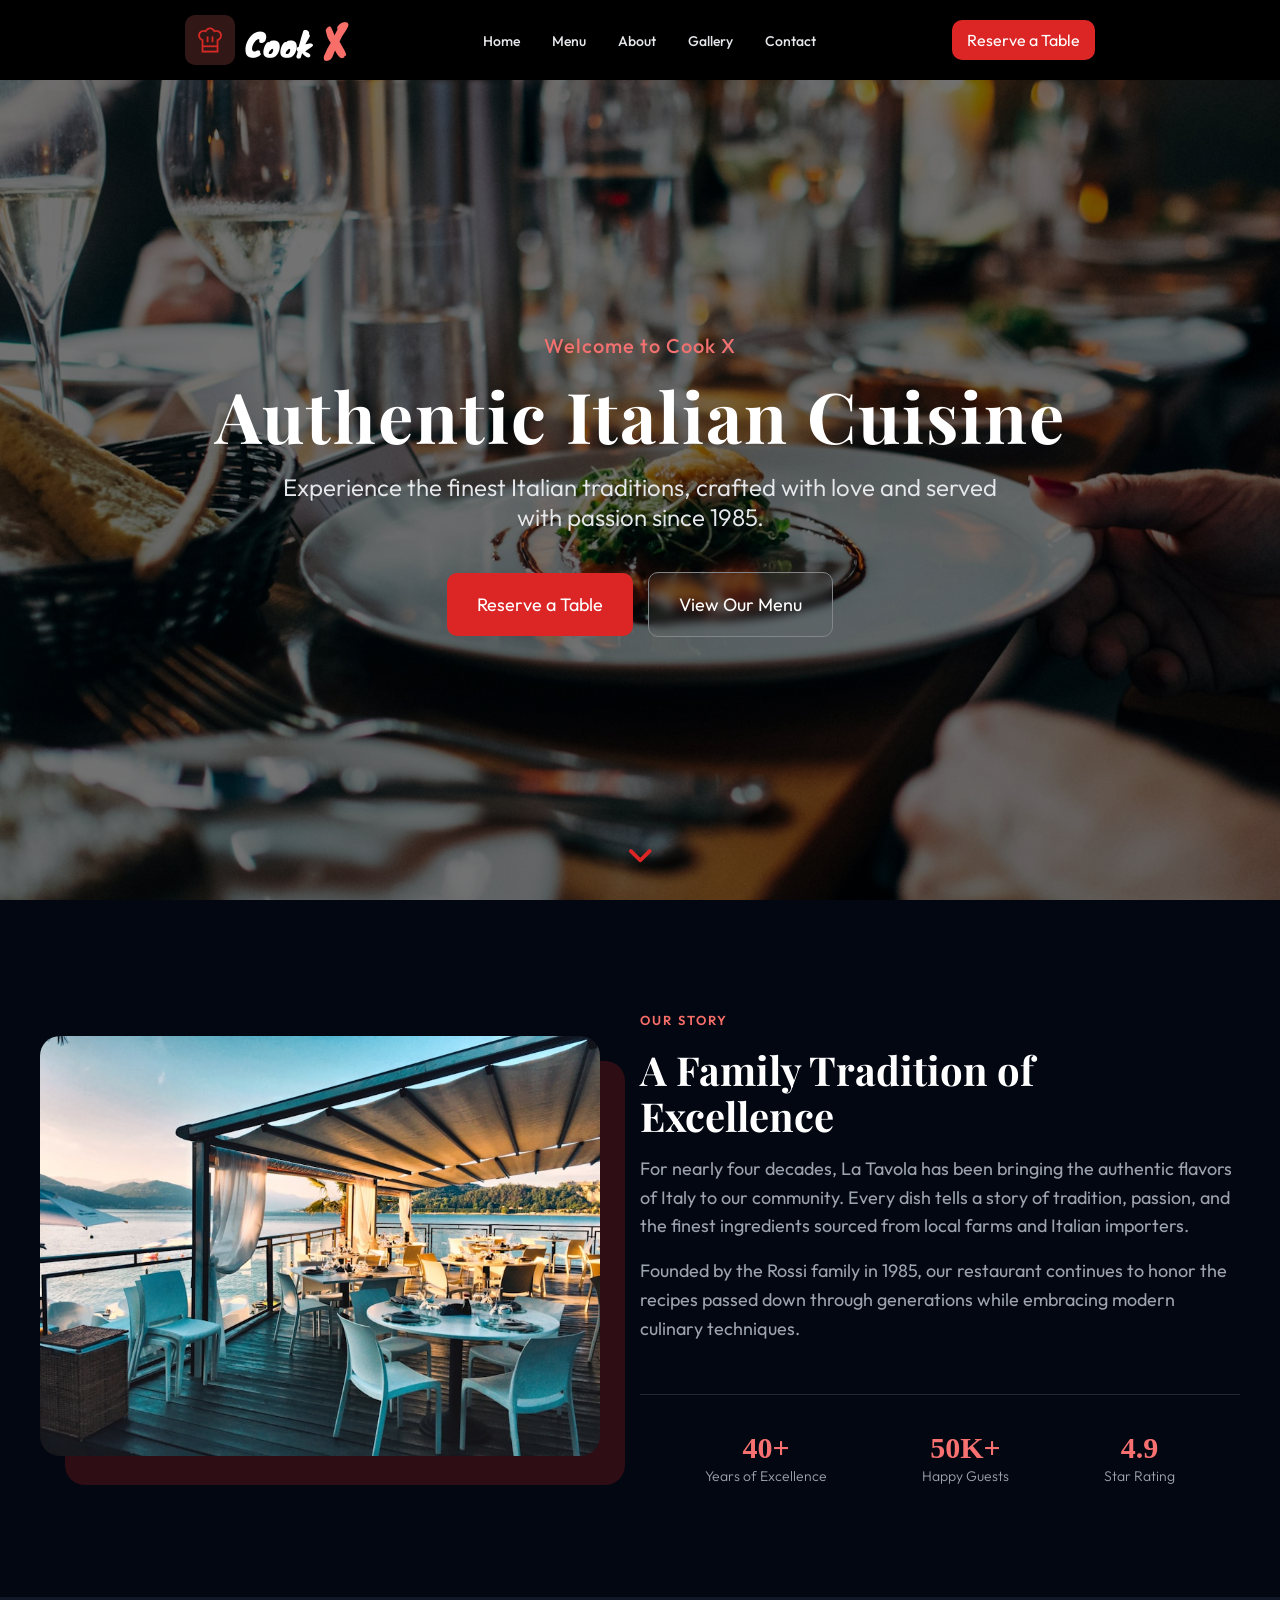
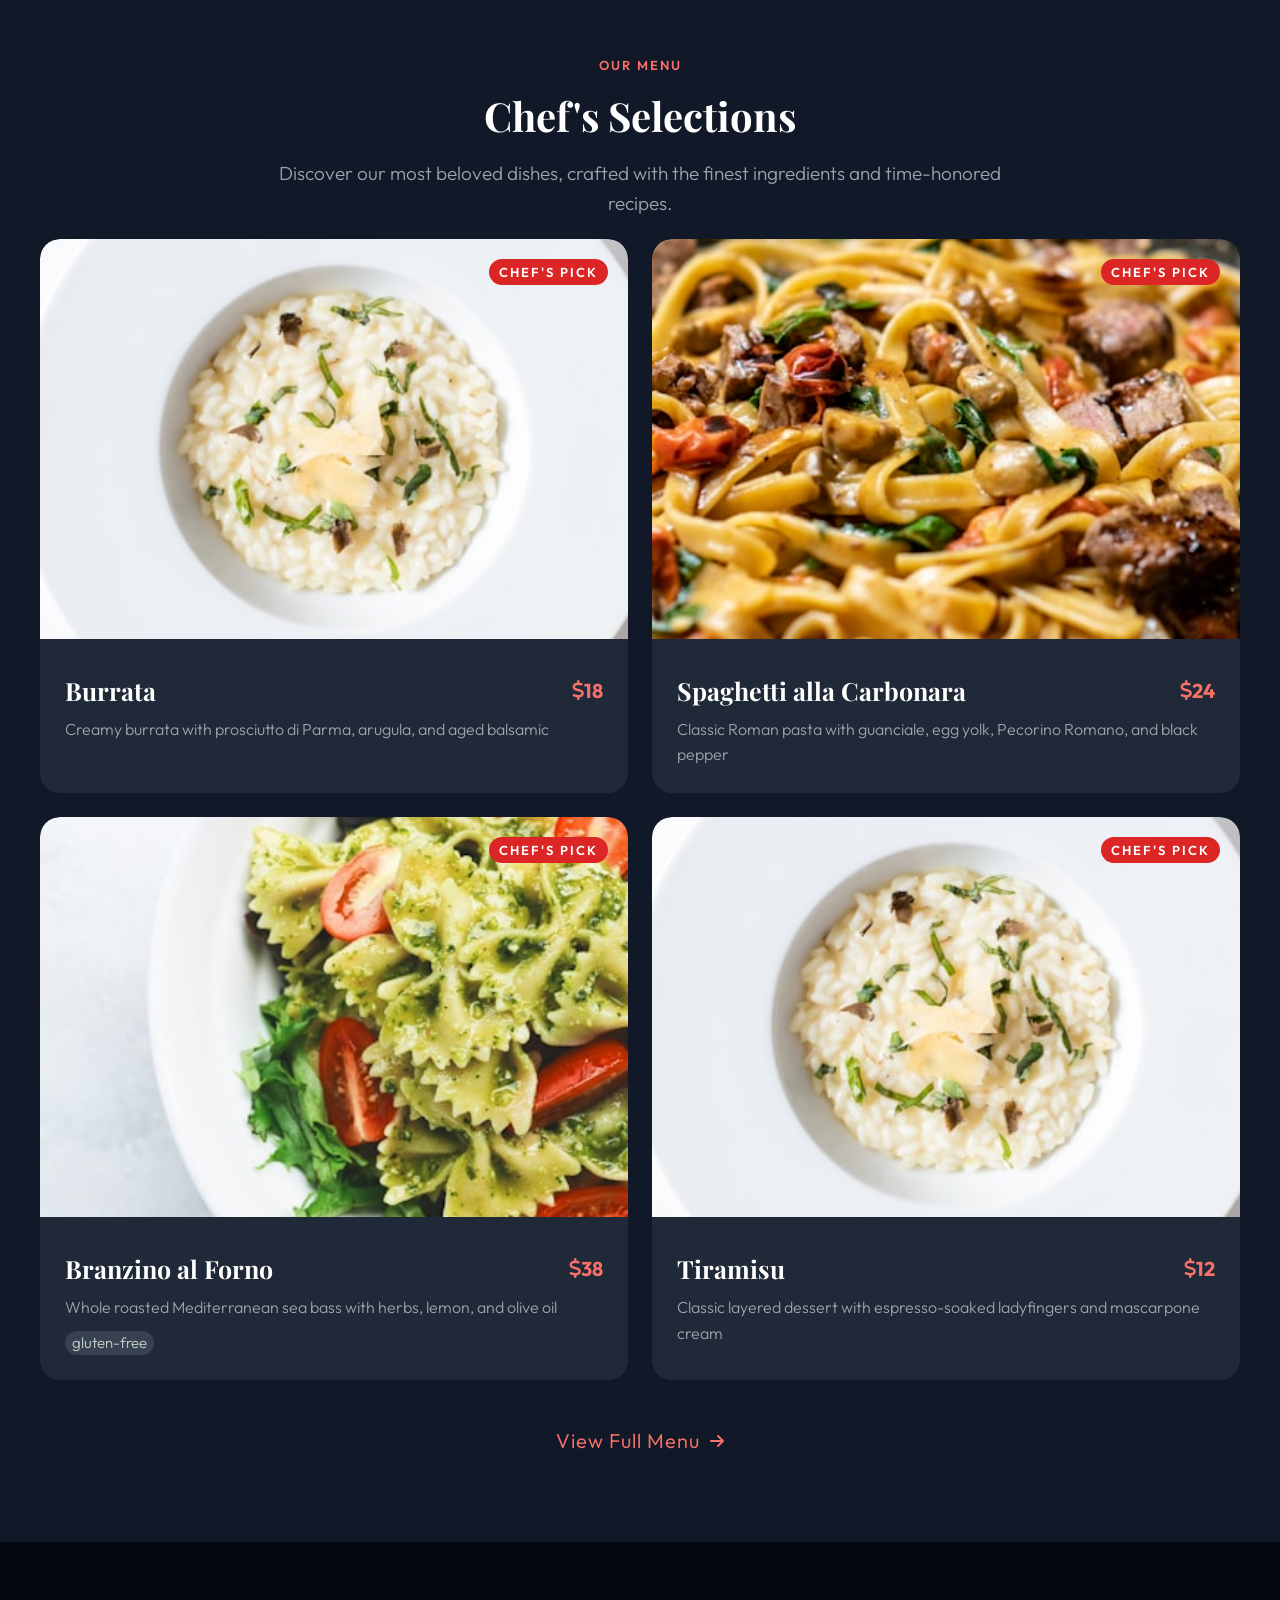
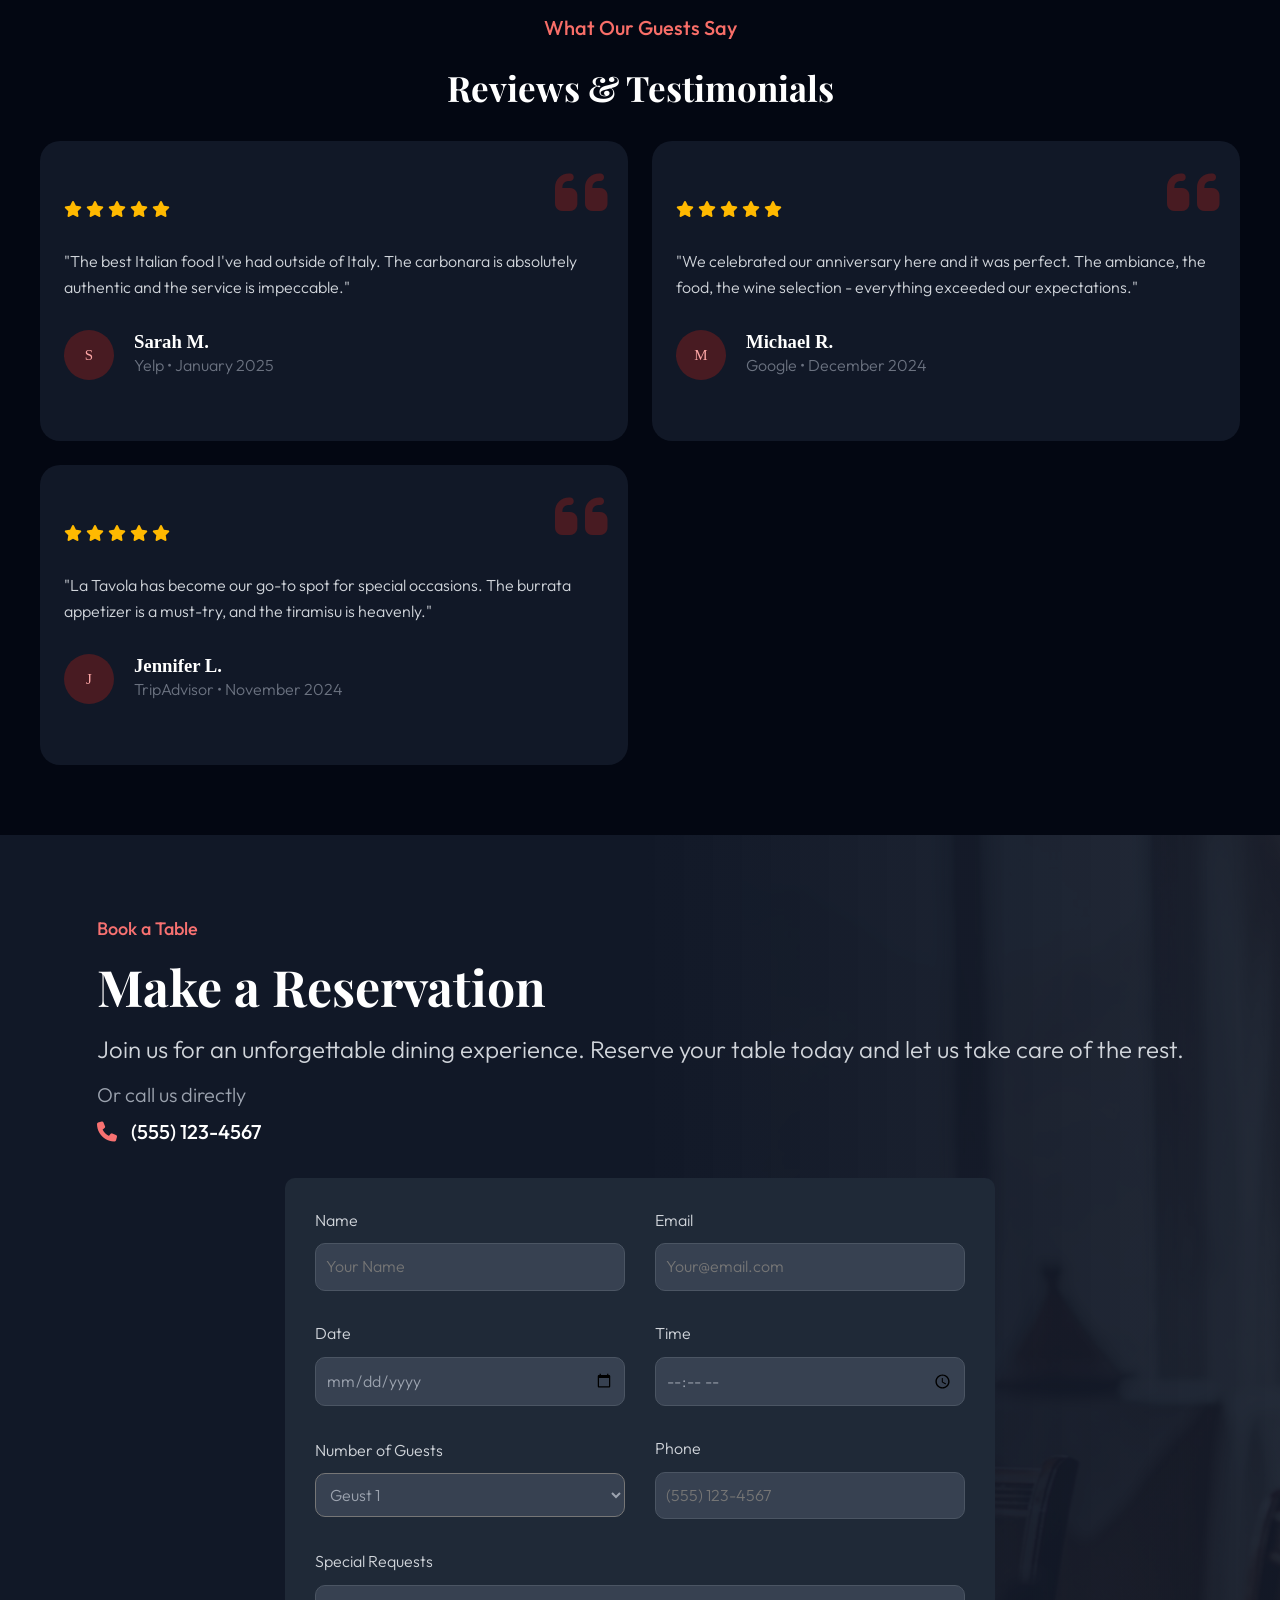
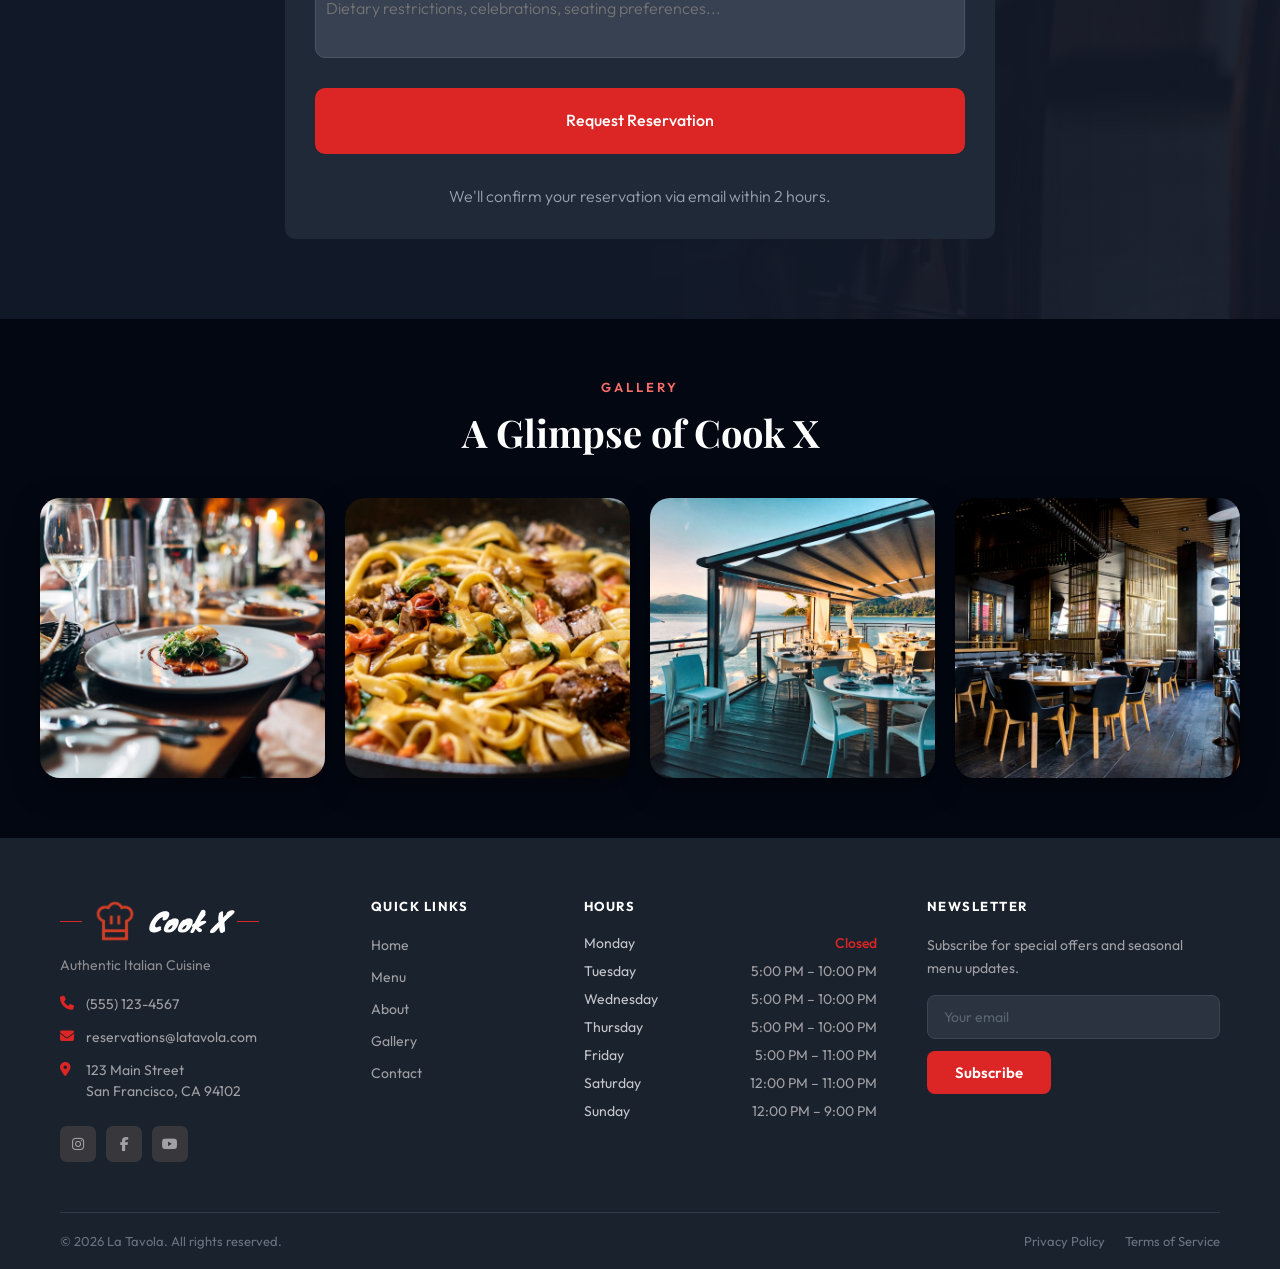
==== commit 8f3df7e6: "update" ====
--- a/index.html
+++ b/index.html
@@ -37,6 +37,10 @@
 </head>
 
 <body>
+
+    <div class="scrollbtn" id="scroll-top">
+         <i class="fa-solid fa-arrow-up"></i>
+    </div>
     <nav>
         <div class="nav-bar">
             <a class="logo-link" href="index.html">
@@ -72,7 +76,7 @@
             <i class="fa-solid fa-bars"></i>
         </button>
     </nav>
-    <div class="sec1">
+    <div class="sec1" id="sec1">
         <p class="welcome">Welcome to Cook X</p>
         <h1>Authentic Italian Cuisine</h1>
         <p>Experience the finest Italian traditions, crafted with love and served <span> </span> with passion since
@@ -305,27 +309,27 @@
                 </div>
             </div>
             <div class="right">
-                <form action="" method="">
+                <form id="reservation-form" action="" method="post">
                     <div class="row">
                         <div class="column">
                             <label for="name">Name</label>
-                            <input type="text" id="name" placeholder="Your Name">
+                            <input type="text" id="name" name="name" placeholder="Your Name">
                         </div>
 
                         <div class="column">
                             <label for="email">Email</label>
-                            <input type="email" id="email" placeholder="Your@email.com">
+                            <input type="email" id="email" name="email" placeholder="Your@email.com">
                         </div>
                     </div>
 
                     <div class="row">
                         <div class="column">
                             <label for="date">Date</label>
-                            <input type="date" id="date">
+                            <input type="date" name="date" id="date">
                         </div>
                         <div class="column">
                             <label for="time">Time</label>
-                            <input type="time" id="time">
+                            <input type="time" name="time" id="time">
                         </div>
 
                     </div>
@@ -334,7 +338,7 @@
 
                         <div class="column">
                             <label for="guest">Number of Guests</label>
-                            <select name="Guest" id="guest">
+                            <select name="Guest" name="guest" id="guest">
                                 <option value="1">Geust 1</option>
                                 <option value="2">Guest 2</option>
                                 <option value="3">Guest 3</option>
@@ -353,7 +357,7 @@
 
                     <div class="column">
                         <label for="textarea">Special Requests</label>
-                        <textarea name="" id="textarea"
+                        <textarea name="" id="textarea" name="note"
                             placeholder="Dietary restrictions, celebrations, seating preferences..."></textarea>
                     </div>
                     <button type="submit">Request Reservation</button>
--- a/assets/css/index.css
+++ b/assets/css/index.css
@@ -9,6 +9,53 @@
 
 body {
     margin-top: 80px;
+}
+
+.scrollbtn {
+    position: fixed;
+    bottom: 30px;
+    right: 20px;
+    color: #DC2626;
+    background-color: white;
+    padding: 20px;
+    border-radius: 50%;
+    font-size: 30px;
+    visibility: hidden;
+    opacity: 0;
+    cursor: pointer;
+    transition: all 0.2s ease-in-out;
+    animation: top 1.5s infinite linear;
+    z-index: 99;
+}
+.scrollbtn i{
+    display: flex;
+    align-items: center;
+    justify-content: center;
+    font-size: 26px;
+}
+.scrollbtn:hover {
+    background-color: #DC2626;
+    color: #fff;
+}
+
+.scrollbtn.show {
+    opacity: 1;
+    visibility: visible;
+    transform: translateY(0);
+}
+
+@keyframes top {
+    0% {
+        transform: translateY(0);
+    }
+
+    50% {
+        transform: translateY(-5px);
+    }
+
+    100% {
+        transform: translateY(0);
+    }
 }
 
 nav {
@@ -263,14 +310,12 @@
 .sec1 .scroll-botton a {
     position: absolute;
     bottom: 30px;
-    color: #a1a3a4;
-    right: 50%;
-    transform: translateX(50%);
+    color: #dc2626;
+    left: 50%;
+    transform: translateX(-50%);
     cursor: pointer;
     animation: down 1.5s infinite linear;
     transition: all 0.2s ease-in-out;
-
-
 }
 
 .sec1 .scroll-botton i {
@@ -279,15 +324,15 @@
 
 @keyframes down {
     0% {
-        transform: translate(0, 0);
+        transform: translate(-50%, 0);
     }
 
     50% {
-        transform: translate(0, 10px);
+        transform: translate(-50%, 10px);
     }
 
     100% {
-        transform: translate(0, 0);
+        transform: translate(-50%, 0);
     }
 }
 
@@ -939,8 +984,9 @@
     max-width: 100%;
     border: 1px solid #4b5563;
 }
+
 .sec5 .right form .column input:focus,
-.sec5 .right form .column textarea:focus{
+.sec5 .right form .column textarea:focus {
     outline: none;
     border: 1px solid #dc2626;
 }
@@ -1138,8 +1184,9 @@
     font-size: 12px;
     font-weight: 300;
 }
-.sec6 .gallery-card:hover .overlay{
-    background: linear-gradient(to top, rgba(0, 0, 0, 0.7), rgba(0, 0, 0, 0.00000009) , rgba(0, 0, 0, 0.00000009),rgba(0, 0, 0, 0.000000000009)); 
+
+.sec6 .gallery-card:hover .overlay {
+    background: linear-gradient(to top, rgba(0, 0, 0, 0.7), rgba(0, 0, 0, 0.00000009), rgba(0, 0, 0, 0.00000009), rgba(0, 0, 0, 0.000000000009));
 }
 
 .sec6 .gallery-card:hover .overlay .overlay-info {
@@ -1316,6 +1363,8 @@
     letter-spacing: 0.5px;
 }
 
+
+
 .index-footer {
     background-color: #1a222d;
     color: #a0a0a5;
@@ -1599,7 +1648,7 @@
 
     .carousel-side-btn.prev-btn {
         left: 16px;
-        
+
     }
 
     .carousel-side-btn.next-btn {
@@ -1608,6 +1657,7 @@
 }
 
 @media (max-width: 768px) {
+
     /* Hide peek cards on tablet/mobile – show only the main image */
     .carousel-peek-card {
         display: none;
@@ -1616,7 +1666,6 @@
     .carousel-coverflow-wrapper {
         padding: 0 20px;
         height: 70vh;
-        border: #DC2626 1px solid;
         gap: 0;
     }
 
@@ -1697,6 +1746,7 @@
         font-size: 13px;
     }
 }
+
 /* ── End Carousel Responsive ── */
 
 
@@ -1803,6 +1853,12 @@
 }
 
 @media (max-width: 992px) {
+
+    .scrollbtn {
+        padding: 15px;
+        right: 10px;
+        bottom: 5px;
+    }
     nav {
         justify-content: space-between;
         padding: 1rem 1.5rem;
@@ -2082,6 +2138,7 @@
         justify-content: center;
         align-items: center
     }
+
     .sec5 .right form {
         display: flex;
         flex-direction: column;
@@ -2226,10 +2283,12 @@
     .sec4 .head h2 {
         font-size: 26px;
     }
+
     /* sec5 */
-    .sec5 .right form .row{
+    .sec5 .right form .row {
         flex-direction: column;
     }
+
     /* sec6 */
     .sec6 {
         padding: 40px 16px;
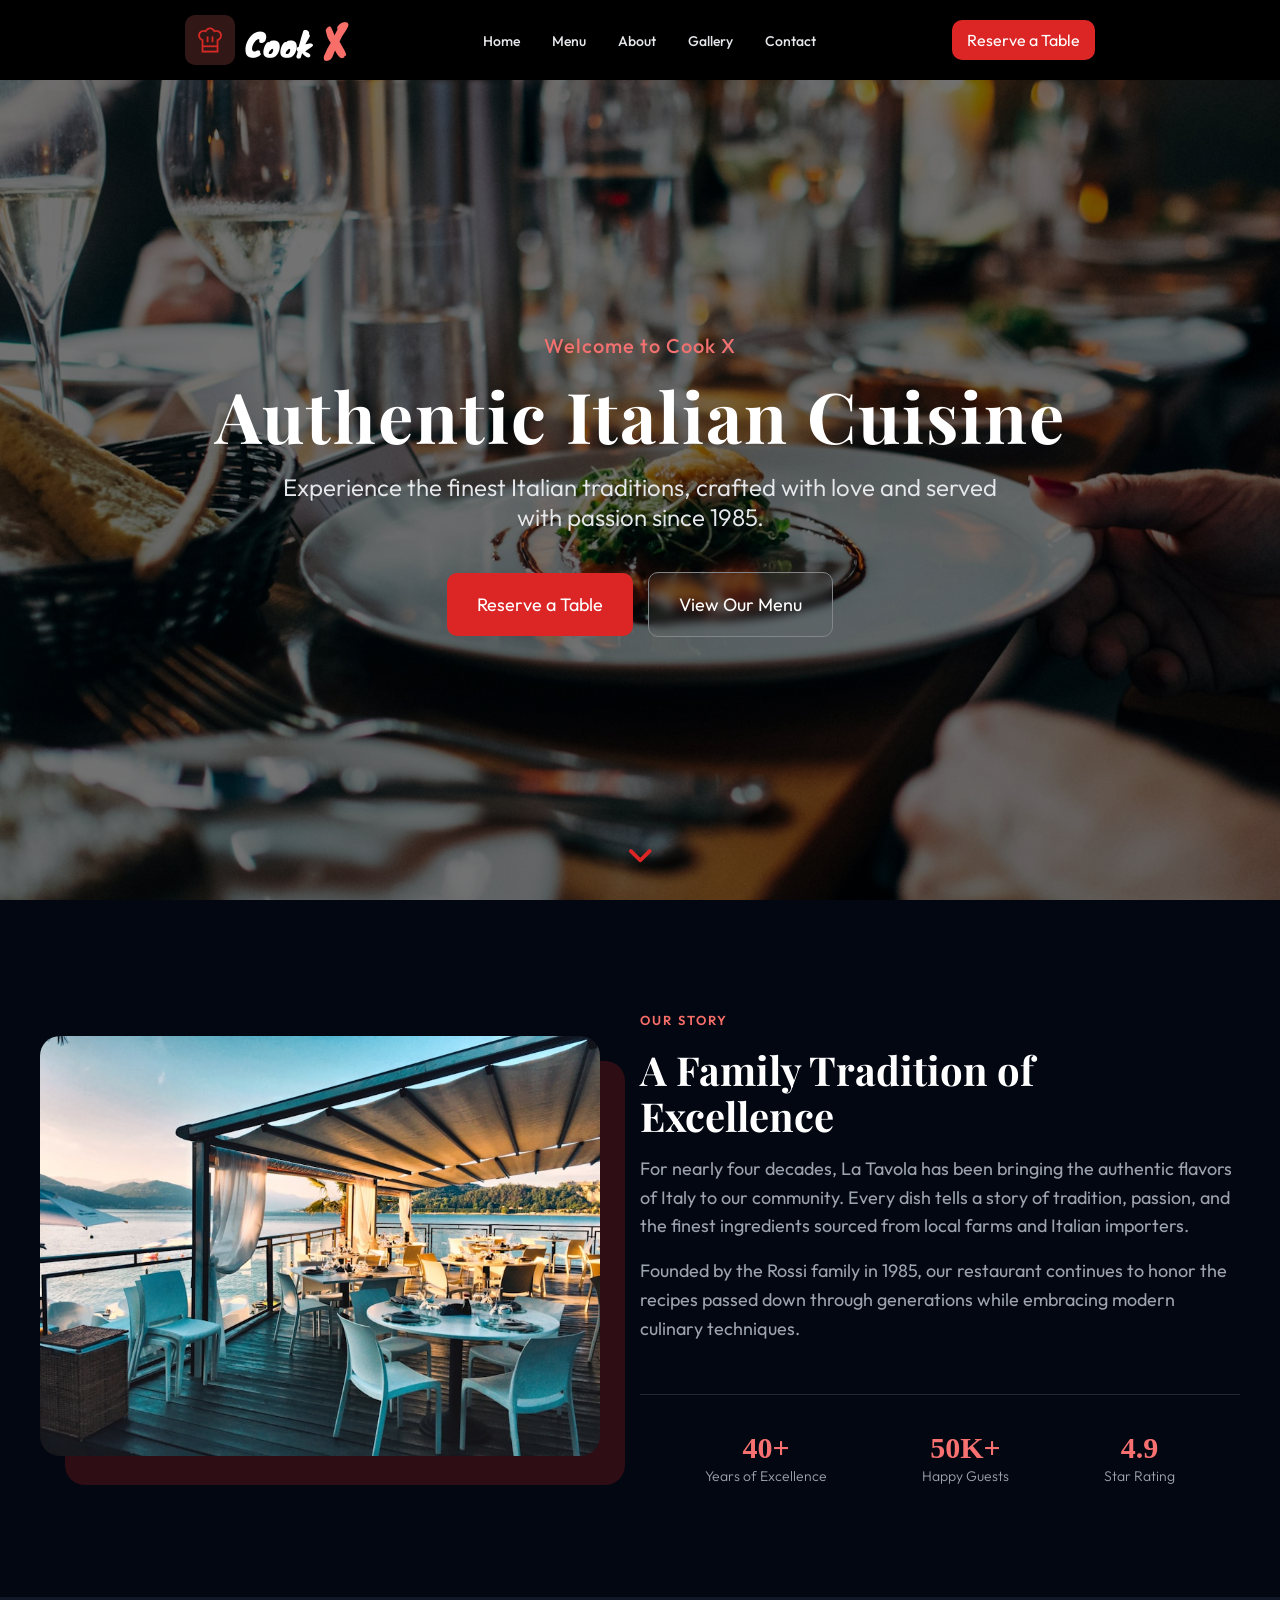
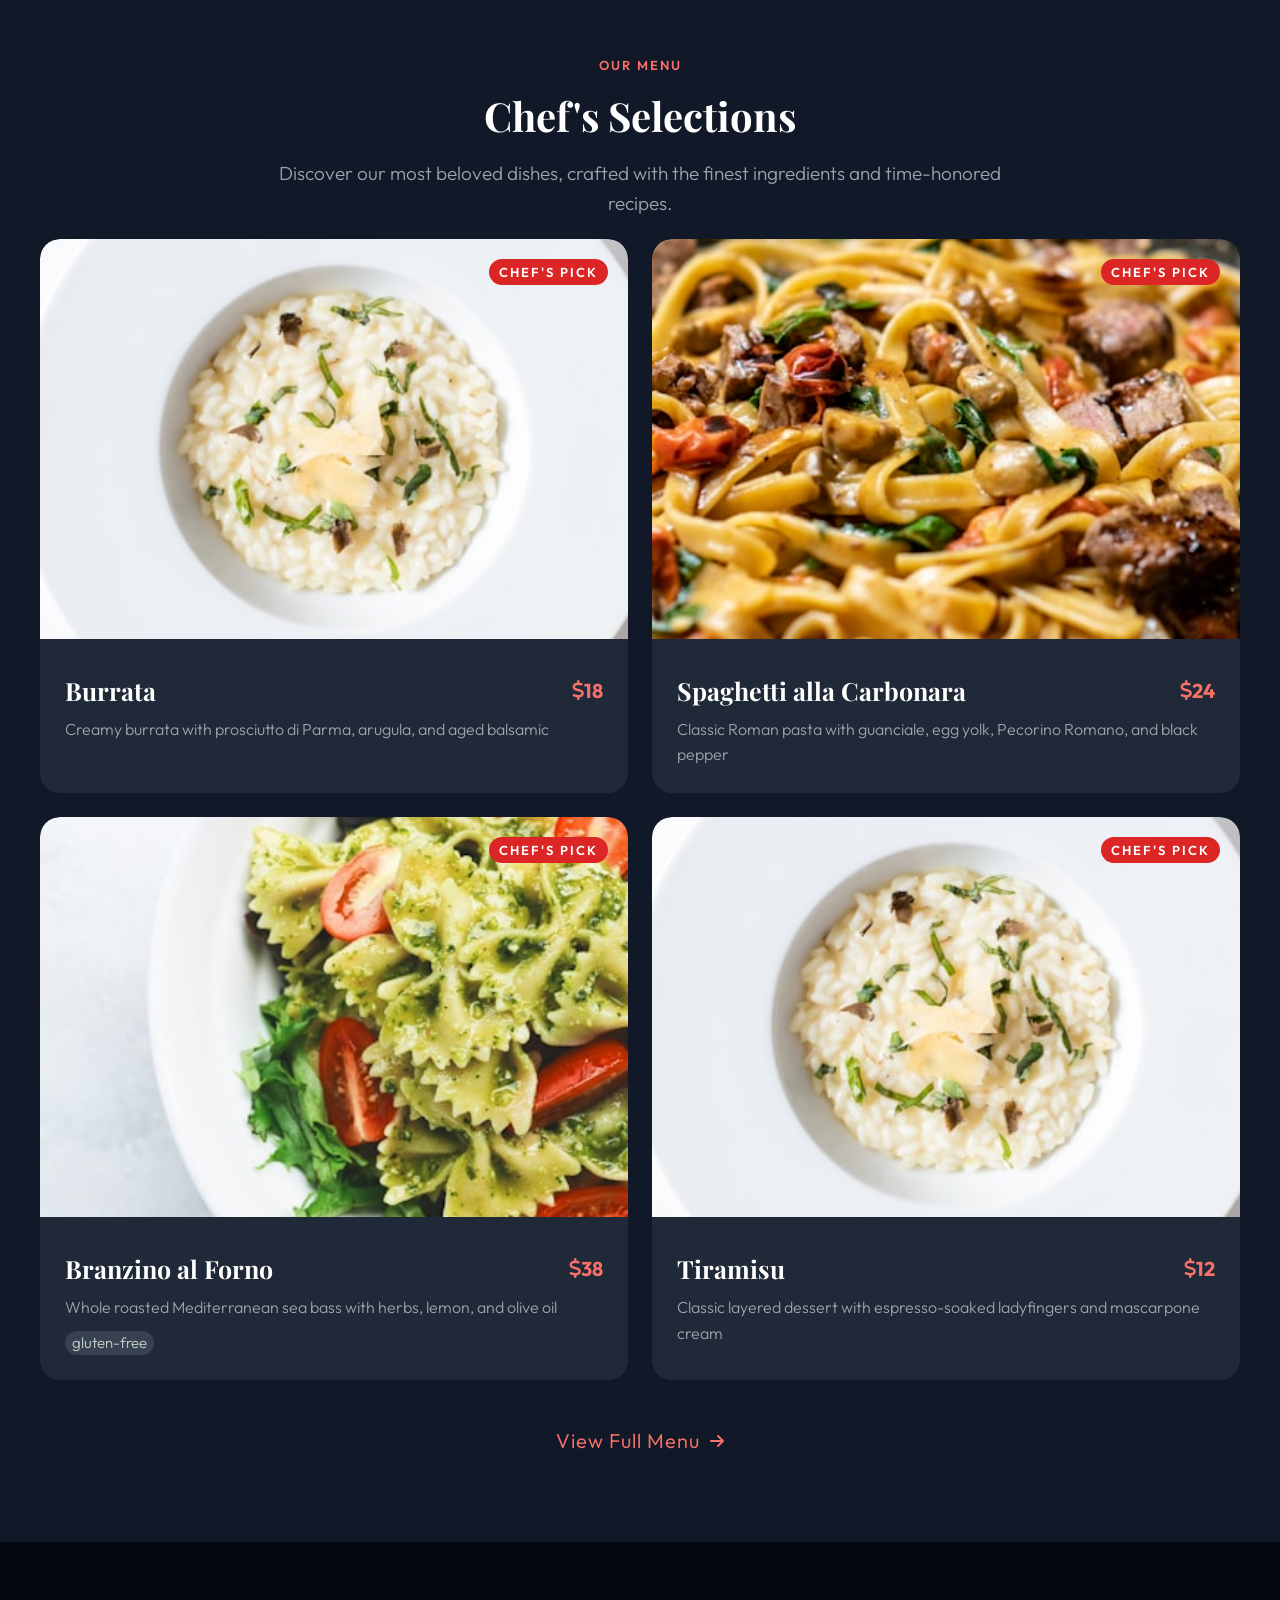
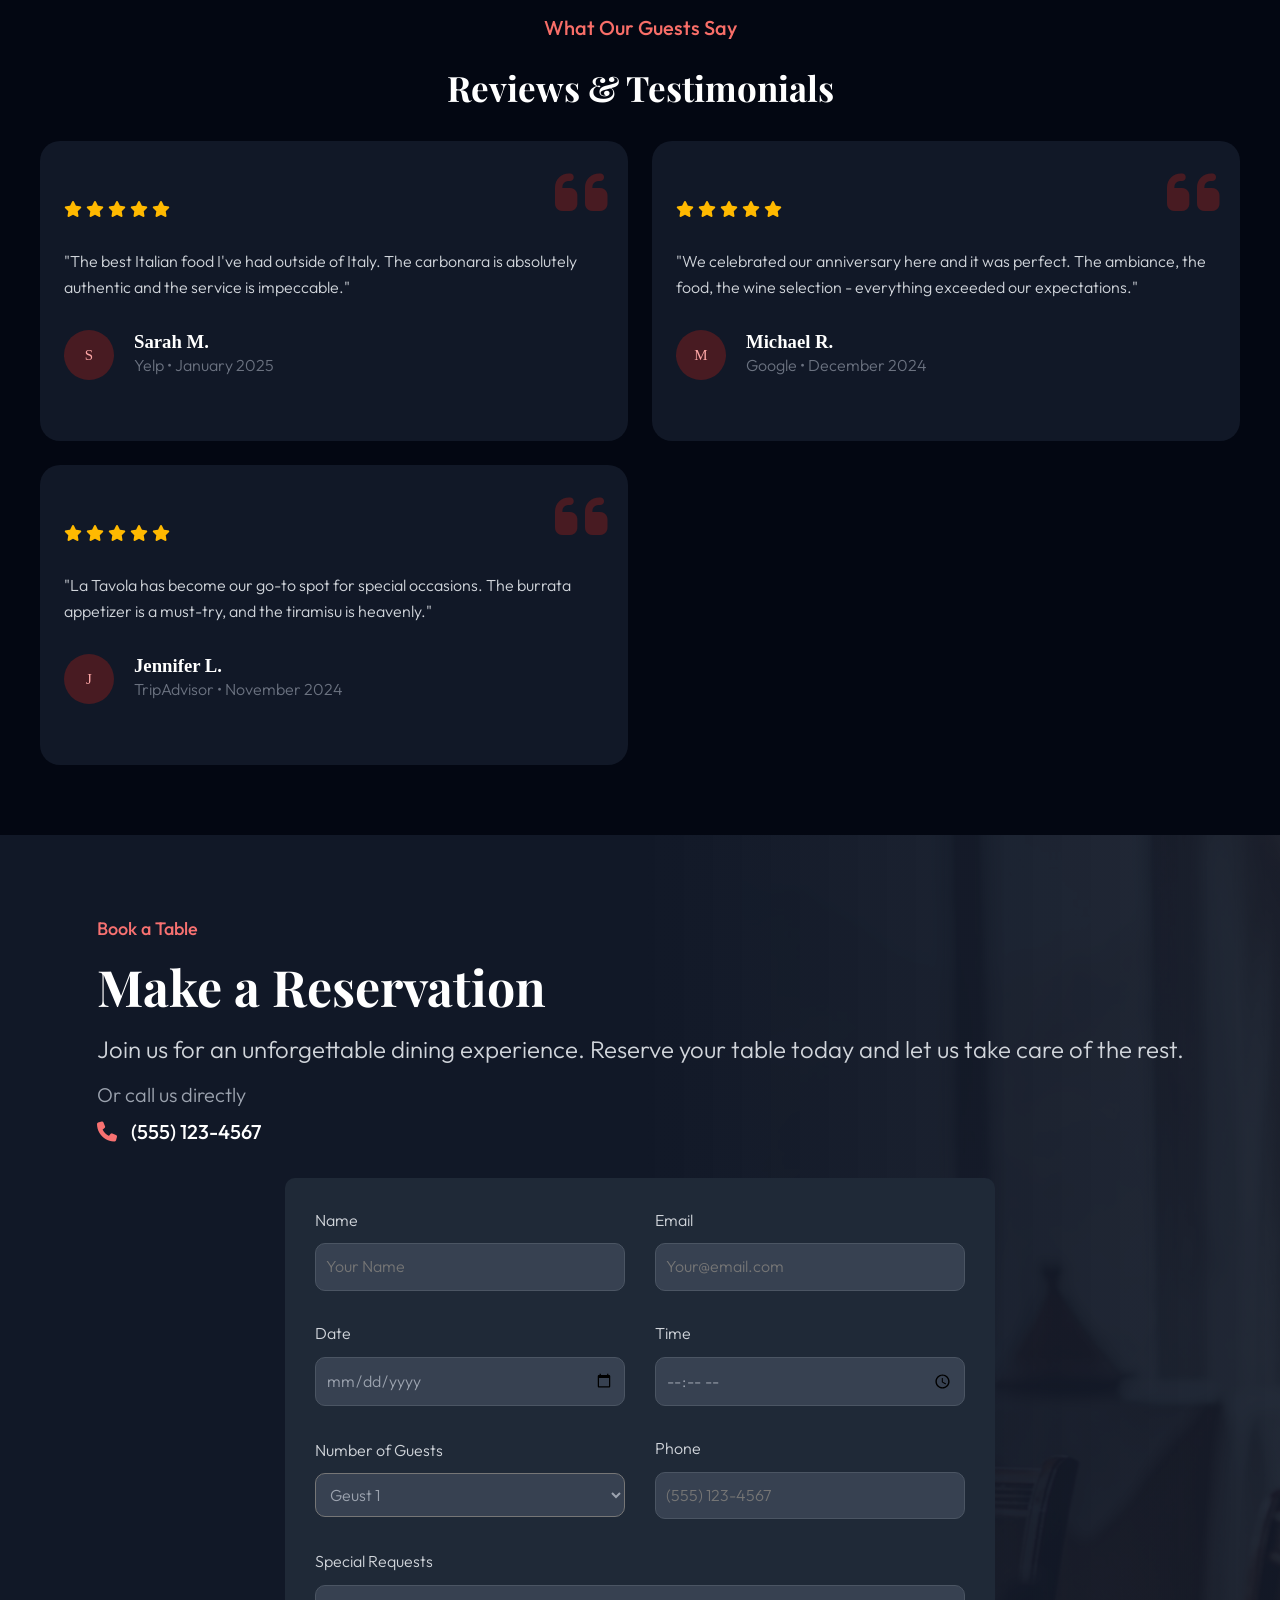
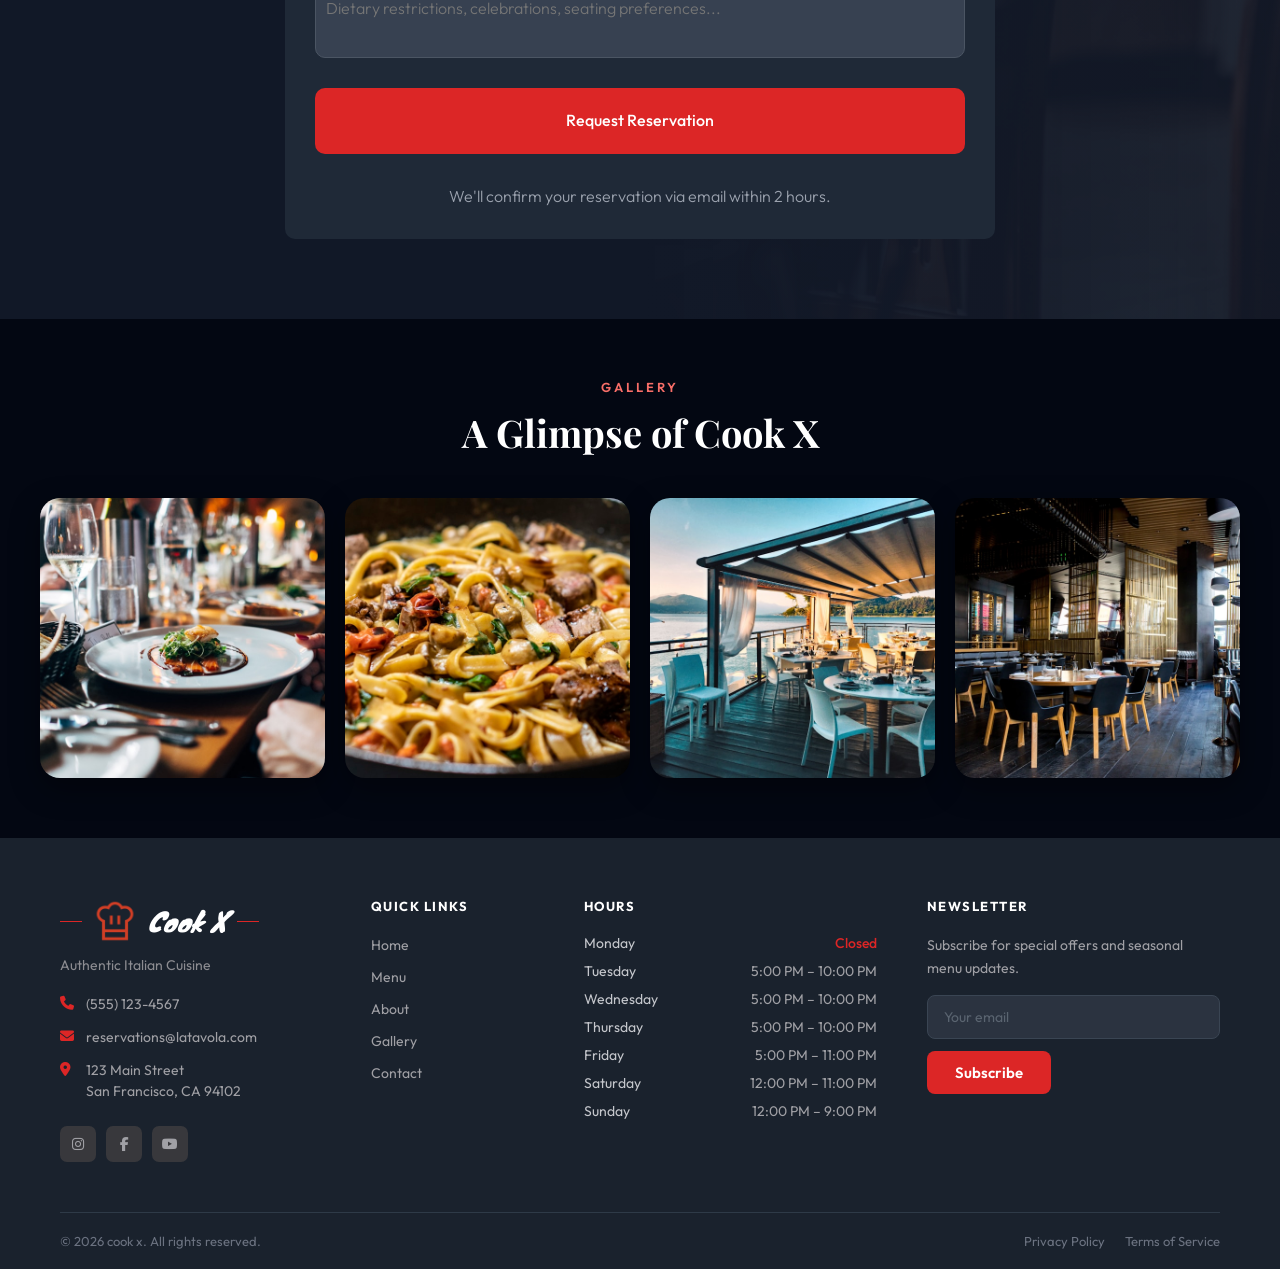
==== commit 210a4e48: "update" ====
--- a/index.html
+++ b/index.html
@@ -570,7 +570,7 @@
 
             <!-- Bottom Bar -->
             <div class="footer-bottom">
-                <p>&copy; 2026 La Tavola. All rights reserved.</p>
+                <p>&copy; 2026 cook x. All rights reserved.</p>
                 <div class="footer-legal">
                     <a href="#">Privacy Policy</a>
                     <a href="#">Terms of Service</a>
--- a/assets/css/index.css
+++ b/assets/css/index.css
@@ -17,25 +17,27 @@
     right: 20px;
     color: #DC2626;
     background-color: white;
-    padding: 20px;
     border-radius: 50%;
     font-size: 30px;
     visibility: hidden;
     opacity: 0;
     cursor: pointer;
+    z-index: 99;
+    box-sizing: border-box;
+    animation: top 1.5s infinite linear;
     transition: all 0.2s ease-in-out;
-    animation: top 1.5s infinite linear;
-    z-index: 99;
-}
-.scrollbtn i{
-    display: flex;
-    align-items: center;
-    justify-content: center;
-    font-size: 26px;
-}
-.scrollbtn:hover {
-    background-color: #DC2626;
-    color: #fff;
+    border: #DC2626 2px dashed;
+    box-shadow: #c70000 0px 0px 15px;
+}
+
+.scrollbtn i {
+    text-shadow: #b91c1c 0px 0px 15px;
+    padding: 20px;
+    display: flex;
+    align-items: center;
+    justify-content: center;
+    font-size: 25px;
+
 }
 
 .scrollbtn.show {
@@ -44,9 +46,22 @@
     transform: translateY(0);
 }
 
+.scrollbtn:hover {
+    background-color: #DC2626;
+    border: #fff 2px dashed;
+    box-shadow: #dc2626 0px 0px 15px;
+    color: #fff;
+}
+
+.scrollbtn:hover i {
+    text-shadow: #ffffff 0px 0px 15px;
+}
+
+
+
 @keyframes top {
     0% {
-        transform: translateY(0);
+        transform: translateY(5px);
     }
 
     50% {
@@ -54,7 +69,7 @@
     }
 
     100% {
-        transform: translateY(0);
+        transform: translateY(5px);
     }
 }
 
@@ -774,8 +789,10 @@
     padding: 30px;
     box-sizing: border-box;
     border-radius: 20px;
-    min-height: 250px;
-    height: auto;
+    min-height: 270px;
+}
+.sec4 .cards .card:hover{
+    scale: 1.02;
 }
 
 .sec4 .cards .card .quote {
@@ -1135,21 +1152,21 @@
     right: 20px;
     align-self: flex-end;
     background-color: #ffffff;
-    color: #111111;
+    border: 2px dashed #ff0000;
     width: 38px;
     height: 38px;
     border-radius: 50%;
     display: flex;
     align-items: center;
     justify-content: center;
-    box-shadow: 0 4px 12px rgba(0, 0, 0, 0.35);
+    box-shadow: #ff0000 0px 0px 15px;
     opacity: 0;
     transition: all 0.3s ease;
 }
 
 .sec6 .gallery-card .zoom-icon i {
     font-size: 15px;
-    color: #111111;
+    color: #dc2626;
 }
 
 .sec6 .gallery-card .overlay-info {
@@ -1186,7 +1203,7 @@
 }
 
 .sec6 .gallery-card:hover .overlay {
-    background: linear-gradient(to top, rgba(0, 0, 0, 0.7), rgba(0, 0, 0, 0.00000009), rgba(0, 0, 0, 0.00000009), rgba(0, 0, 0, 0.000000000009));
+    background: linear-gradient(to top, rgba(255, 0, 0, 0.3), rgba(255, 0, 0, 0), rgba(255, 0, 0, 0), rgba(255, 0, 0, 0));
 }
 
 .sec6 .gallery-card:hover .overlay .overlay-info {
@@ -1198,8 +1215,8 @@
     opacity: 1;
 }
 
-.sec6 .gallery-card:hover .zoom-icon {
-    transform: scale(1.08);
+.sec6 .gallery-card .zoom-icon:hover {
+    transform: scale(1.1);
 }
 
 /* sec6 end */
@@ -1855,10 +1872,13 @@
 @media (max-width: 992px) {
 
     .scrollbtn {
-        padding: 15px;
+        width: 40px;
+        height: 40px;
+        font-size: 16px;
         right: 10px;
         bottom: 5px;
     }
+
     nav {
         justify-content: space-between;
         padding: 1rem 1.5rem;
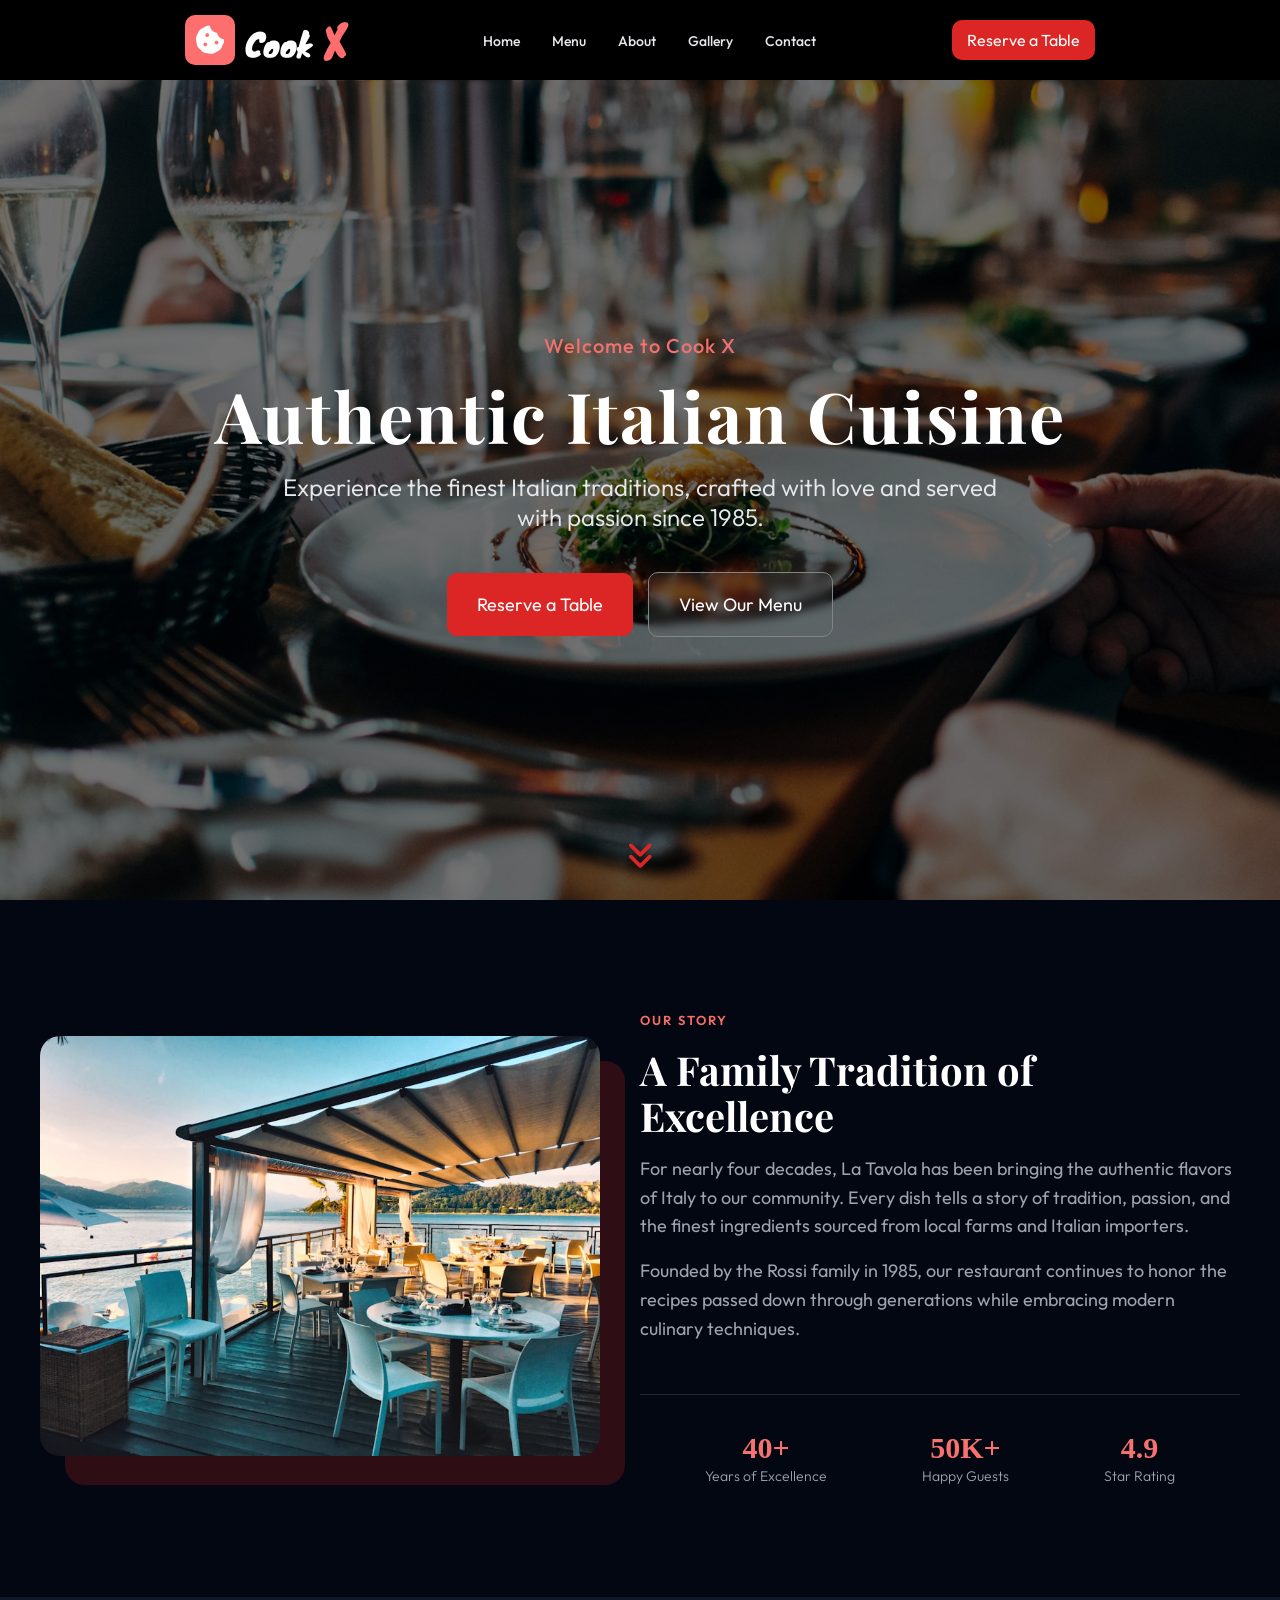
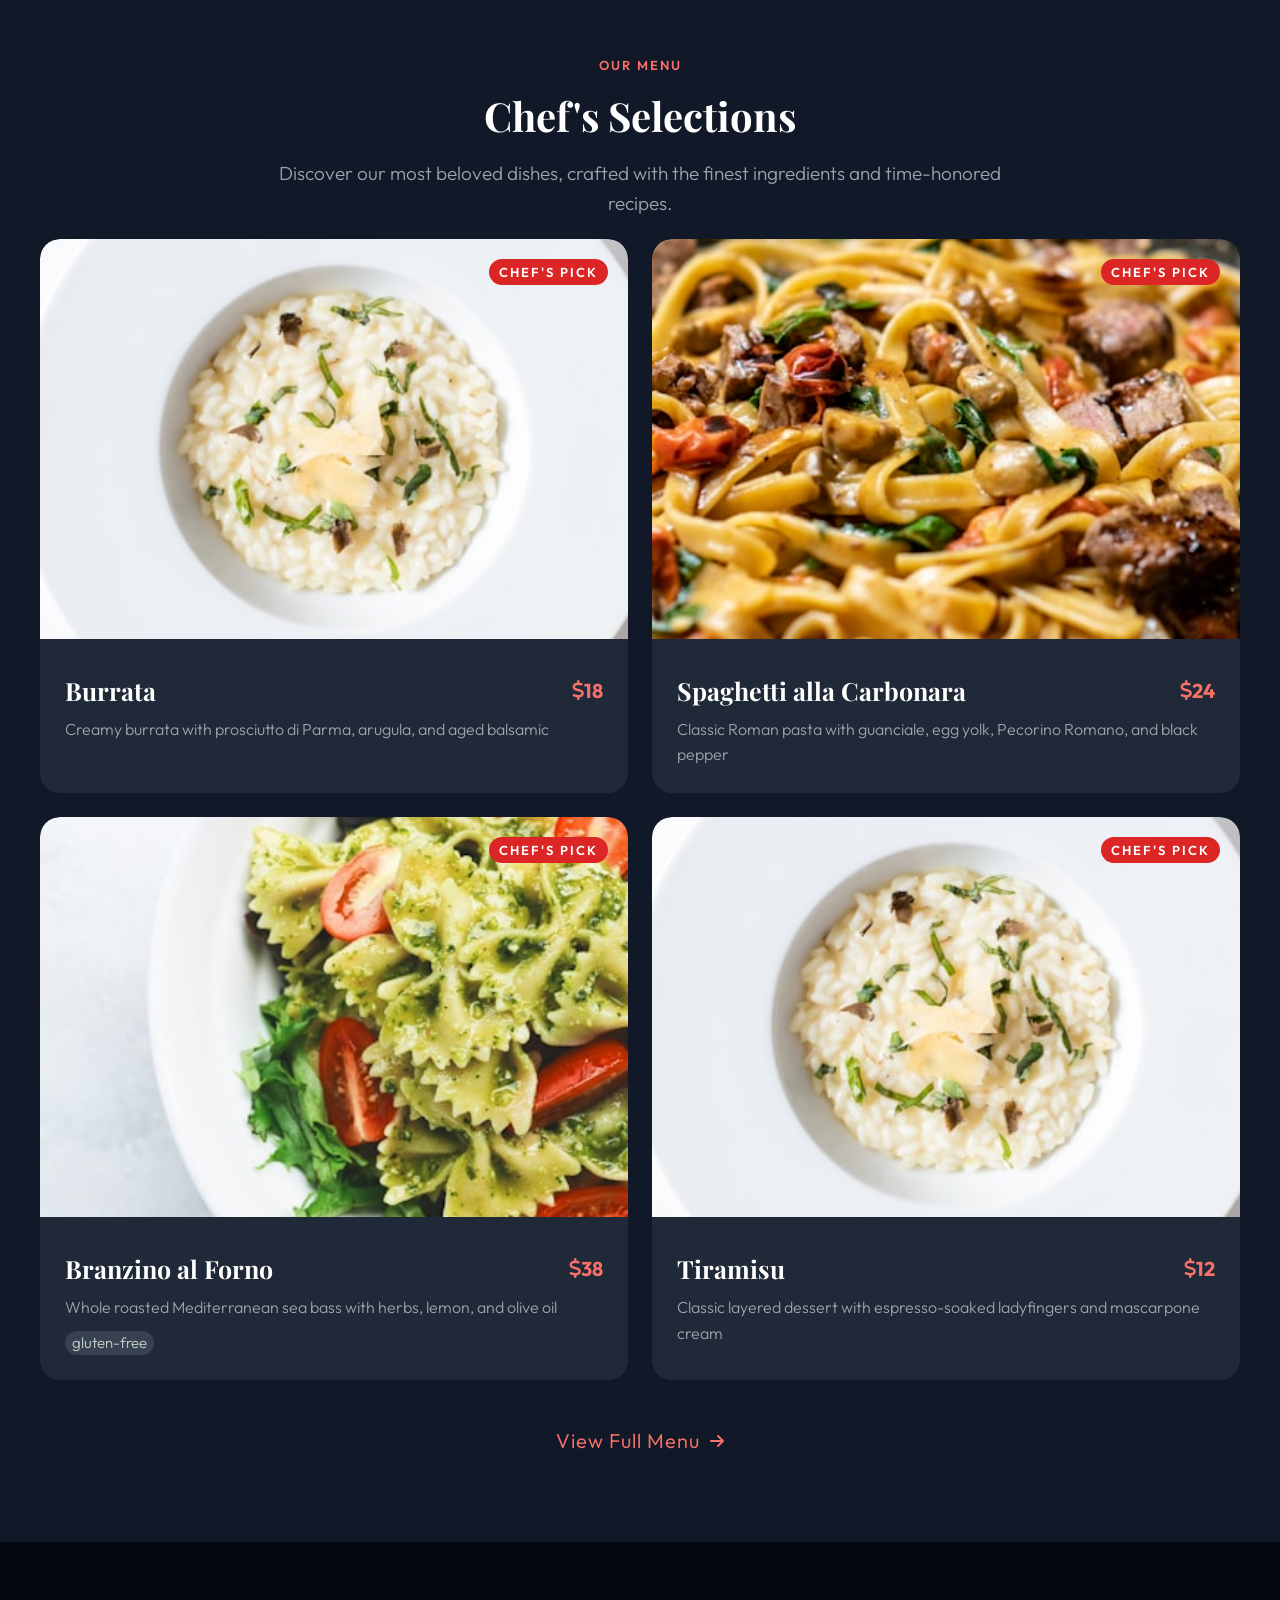
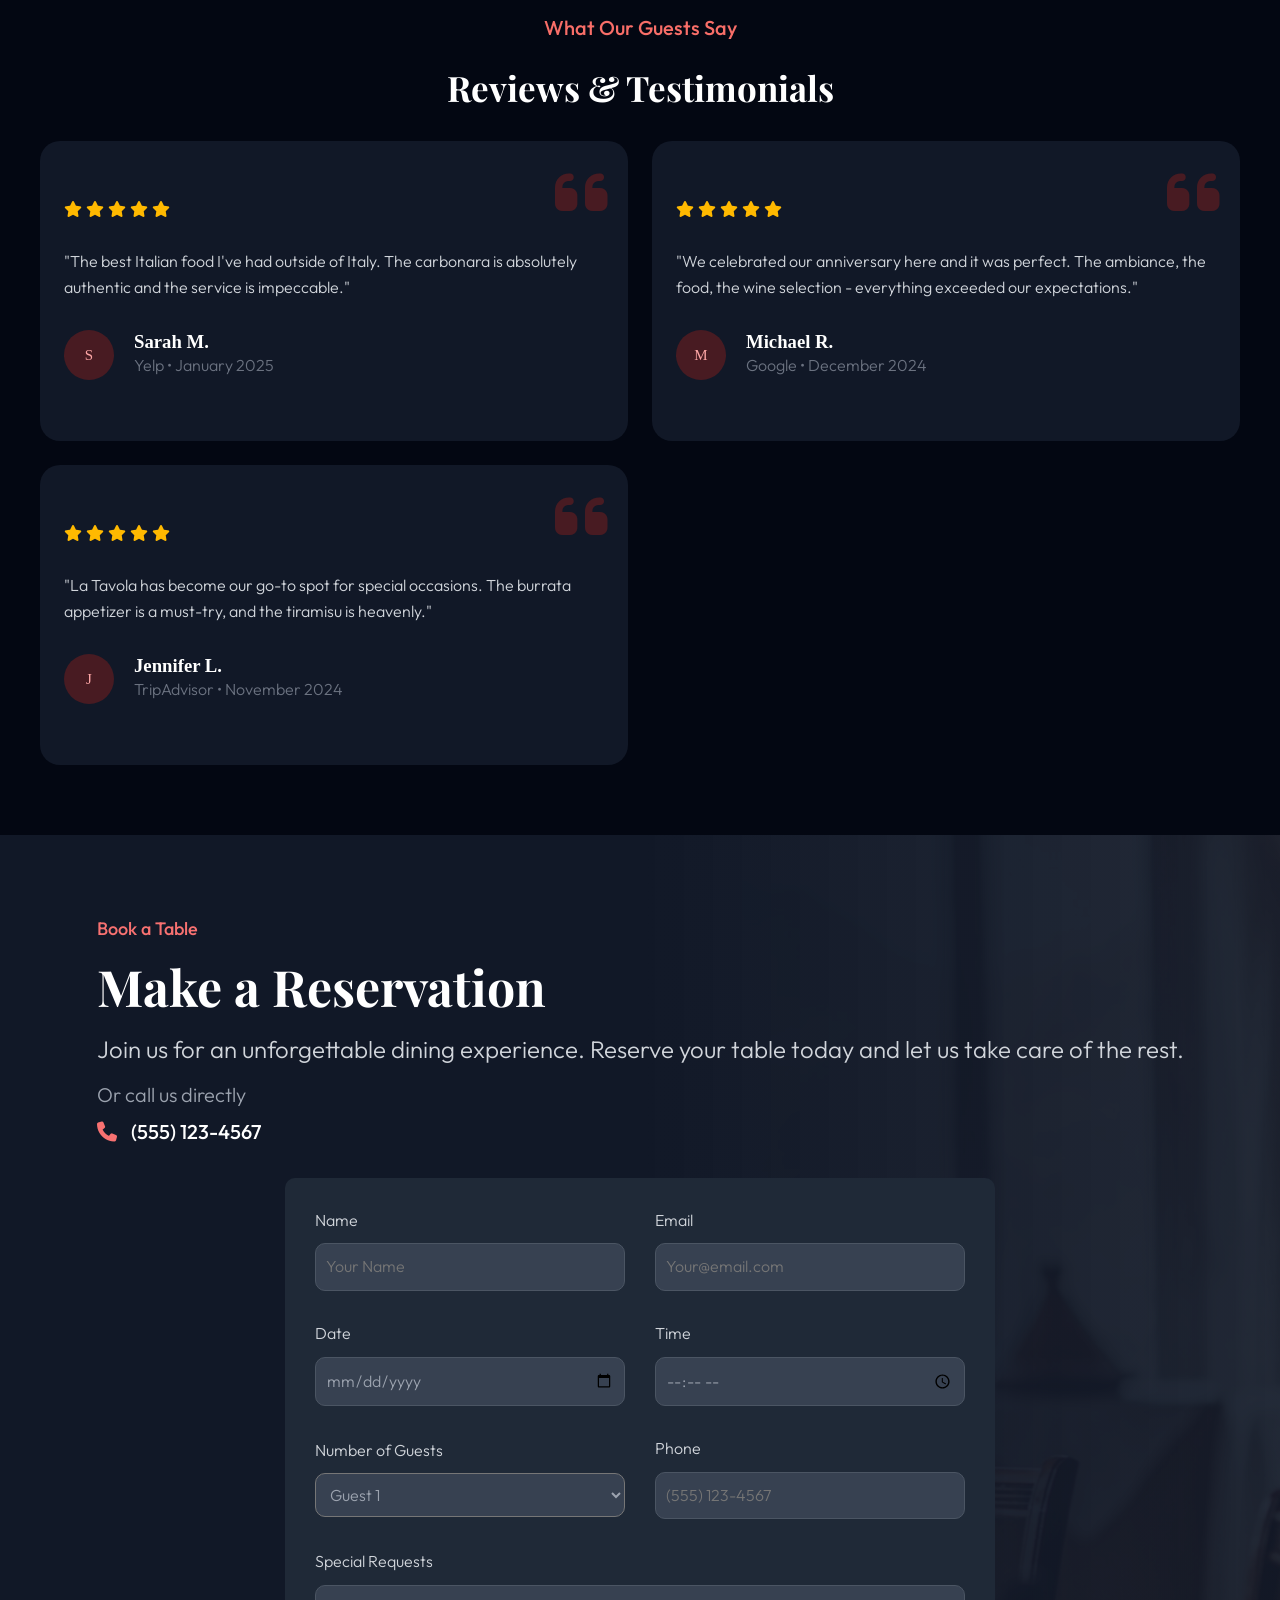
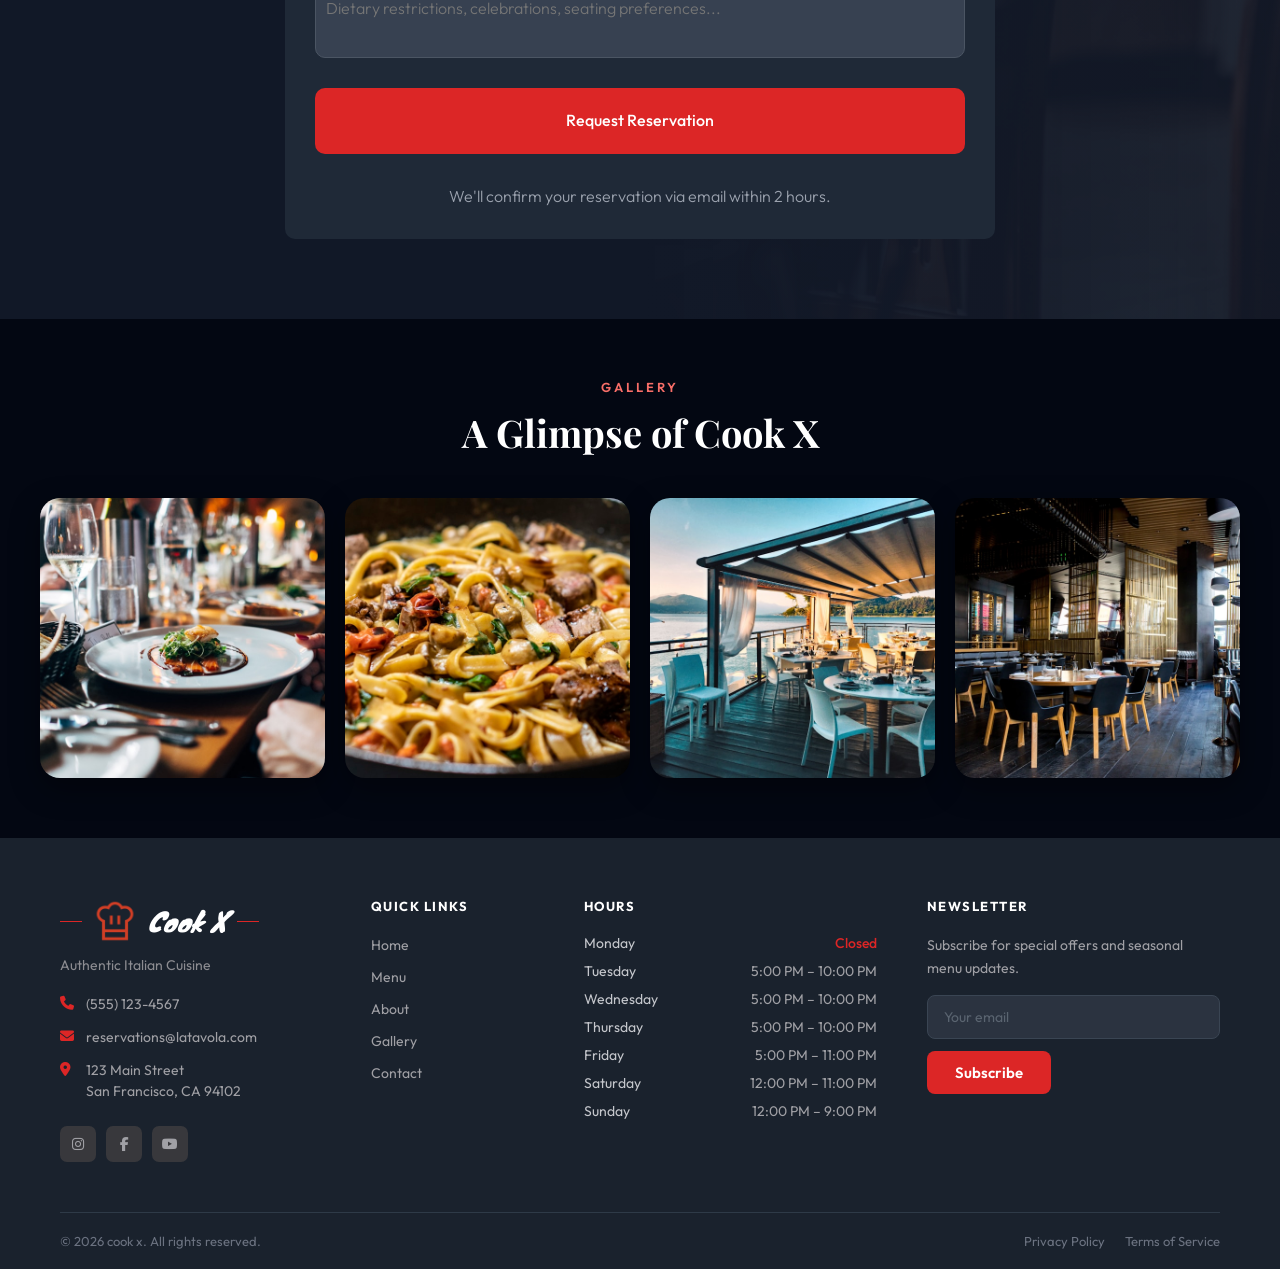
==== commit cd683c1c: "update" ====
--- a/index.html
+++ b/index.html
@@ -39,13 +39,13 @@
 <body>
 
     <div class="scrollbtn" id="scroll-top">
-         <i class="fa-solid fa-arrow-up"></i>
+      <i class="fa-solid fa-angles-up"></i>
     </div>
     <nav>
         <div class="nav-bar">
             <a class="logo-link" href="index.html">
                 <div class="logo-icon">
-                    <img src="assets/images/chef.png" alt="logo-icon">
+                    <i class="fa-solid fa-cookie-bite"></i>
                 </div>
                 <span class="logo">
                     Cook <span>X</span>
@@ -87,7 +87,7 @@
         </div>
 
         <div class="scroll-botton">
-            <a href="#sec2"><i class="fa-solid fa-angle-down"></i></a>
+            <a href="#sec2"><i class="fa-solid fa-angles-down"></i></a>
 
         </div>
     </div>
@@ -309,27 +309,27 @@
                 </div>
             </div>
             <div class="right">
-                <form id="reservation-form" action="" method="post">
+                <form id="reservation-form" action="" method="post" novalidate>
                     <div class="row">
                         <div class="column">
                             <label for="name">Name</label>
-                            <input type="text" id="name" name="name" placeholder="Your Name">
+                            <input type="text" id="name" name="name" placeholder="Your Name" >
                         </div>
 
                         <div class="column">
                             <label for="email">Email</label>
-                            <input type="email" id="email" name="email" placeholder="Your@email.com">
+                            <input type="email" id="email" name="email" placeholder="Your@email.com" >
                         </div>
                     </div>
 
                     <div class="row">
                         <div class="column">
                             <label for="date">Date</label>
-                            <input type="date" name="date" id="date">
+                            <input type="date" name="date" id="date" required>
                         </div>
                         <div class="column">
                             <label for="time">Time</label>
-                            <input type="time" name="time" id="time">
+                            <input type="time" name="time" id="time" required>
                         </div>
 
                     </div>
@@ -338,8 +338,8 @@
 
                         <div class="column">
                             <label for="guest">Number of Guests</label>
-                            <select name="Guest" name="guest" id="guest">
-                                <option value="1">Geust 1</option>
+                            <select name="Guest" name="guest" id="guest" required>
+                                <option value="1">Guest 1</option>
                                 <option value="2">Guest 2</option>
                                 <option value="3">Guest 3</option>
                                 <option value="4">Guest 4</option>
@@ -350,7 +350,7 @@
                         </div>
                         <div class="column">
                             <label for="phone">Phone</label>
-                            <input type="tel" id="phone" placeholder="(555) 123-4567">
+                            <input type="tel" id="phone" name="phone" placeholder="(555) 123-4567" >
                         </div>
                     </div>
 
@@ -361,7 +361,7 @@
                             placeholder="Dietary restrictions, celebrations, seating preferences..."></textarea>
                     </div>
                     <button type="submit">Request Reservation</button>
-                    <p>We'll confirm your reservation via email within 2 hours.</p>
+                    <p class="confirm ">We'll confirm your reservation via email within 2 hours.</p>
 
                 </form>
             </div>
@@ -380,7 +380,7 @@
                     <img src="assets/images/Elegant dining.jpg" alt="Elegant dining room">
                     <div class="overlay">
                         <div class="zoom-icon">
-                           <i class="fa-solid fa-down-left-and-up-right-to-center"></i>
+                            <i class="fa-solid fa-down-left-and-up-right-to-center"></i>
                         </div>
                         <div class="overlay-info">
                             <h4>Elegant dining room</h4>
@@ -406,7 +406,7 @@
                     <img src="assets/images/place.jpg" alt="Italian wine & patio">
                     <div class="overlay">
                         <div class="zoom-icon">
-                           <i class="fa-solid fa-down-left-and-up-right-to-center"></i>
+                            <i class="fa-solid fa-down-left-and-up-right-to-center"></i>
                         </div>
                         <div class="overlay-info">
                             <h4>Italian wine & patio</h4>
--- a/assets/css/index.css
+++ b/assets/css/index.css
@@ -26,8 +26,8 @@
     box-sizing: border-box;
     animation: top 1.5s infinite linear;
     transition: all 0.2s ease-in-out;
-    border: #DC2626 2px dashed;
-    box-shadow: #c70000 0px 0px 15px;
+    border: #DC2626 5px dashed;
+    box-shadow: #c70000 0px 0px 10px;
 }
 
 .scrollbtn i {
@@ -48,8 +48,8 @@
 
 .scrollbtn:hover {
     background-color: #DC2626;
-    border: #fff 2px dashed;
-    box-shadow: #dc2626 0px 0px 15px;
+    border: #fff 5px dashed;
+    box-shadow: #dc26268e 0px 10px 10px;
     color: #fff;
 }
 
@@ -122,7 +122,7 @@
 }
 
 nav .logo span {
-    color: #f86e68;
+    color: #fd6e6e;
     font-size: 40px;
     font-weight: 300;
     display: inline-block;
@@ -152,20 +152,21 @@
     }
 }
 
-nav .logo-icon {
+nav .logo-icon  {
     position: relative;
     width: 50px;
     height: 50px;
     display: flex;
-    align-items: center;
-    justify-content: center;
-    background-color: rgba(248, 114, 114, 0.2);
+    color: #fff;
+    align-items: center;
+    justify-content: center;
+    background-color: #fd6e6e;
     padding: 10px;
     border-radius: 10px;
-
-}
-
-nav .logo-icon img {
+    font-size: 30px;
+}
+
+nav .logo-icon i {
     width: 100%;
     height: 100%;
     object-fit: contain;
@@ -791,7 +792,8 @@
     border-radius: 20px;
     min-height: 270px;
 }
-.sec4 .cards .card:hover{
+
+.sec4 .cards .card:hover {
     scale: 1.02;
 }
 
@@ -848,6 +850,7 @@
 
 /* sec4 end */
 /* sec5 start */
+
 
 .sec5 {
     width: 100%;
@@ -1871,12 +1874,8 @@
 
 @media (max-width: 992px) {
 
-    .scrollbtn {
-        width: 40px;
-        height: 40px;
-        font-size: 16px;
-        right: 10px;
-        bottom: 5px;
+    .scrollbtn i {
+        padding: 15px
     }
 
     nav {
@@ -2367,4 +2366,14 @@
     .index-footer {
         padding: 40px 0 0 0;
     }
+}
+
+.confirm.error {
+    color: #c70000 !important;
+    font-weight: 600;
+    font-size: 16px;
+}
+
+.confirm.reserved {
+    color: #ffb900 !important;
 }
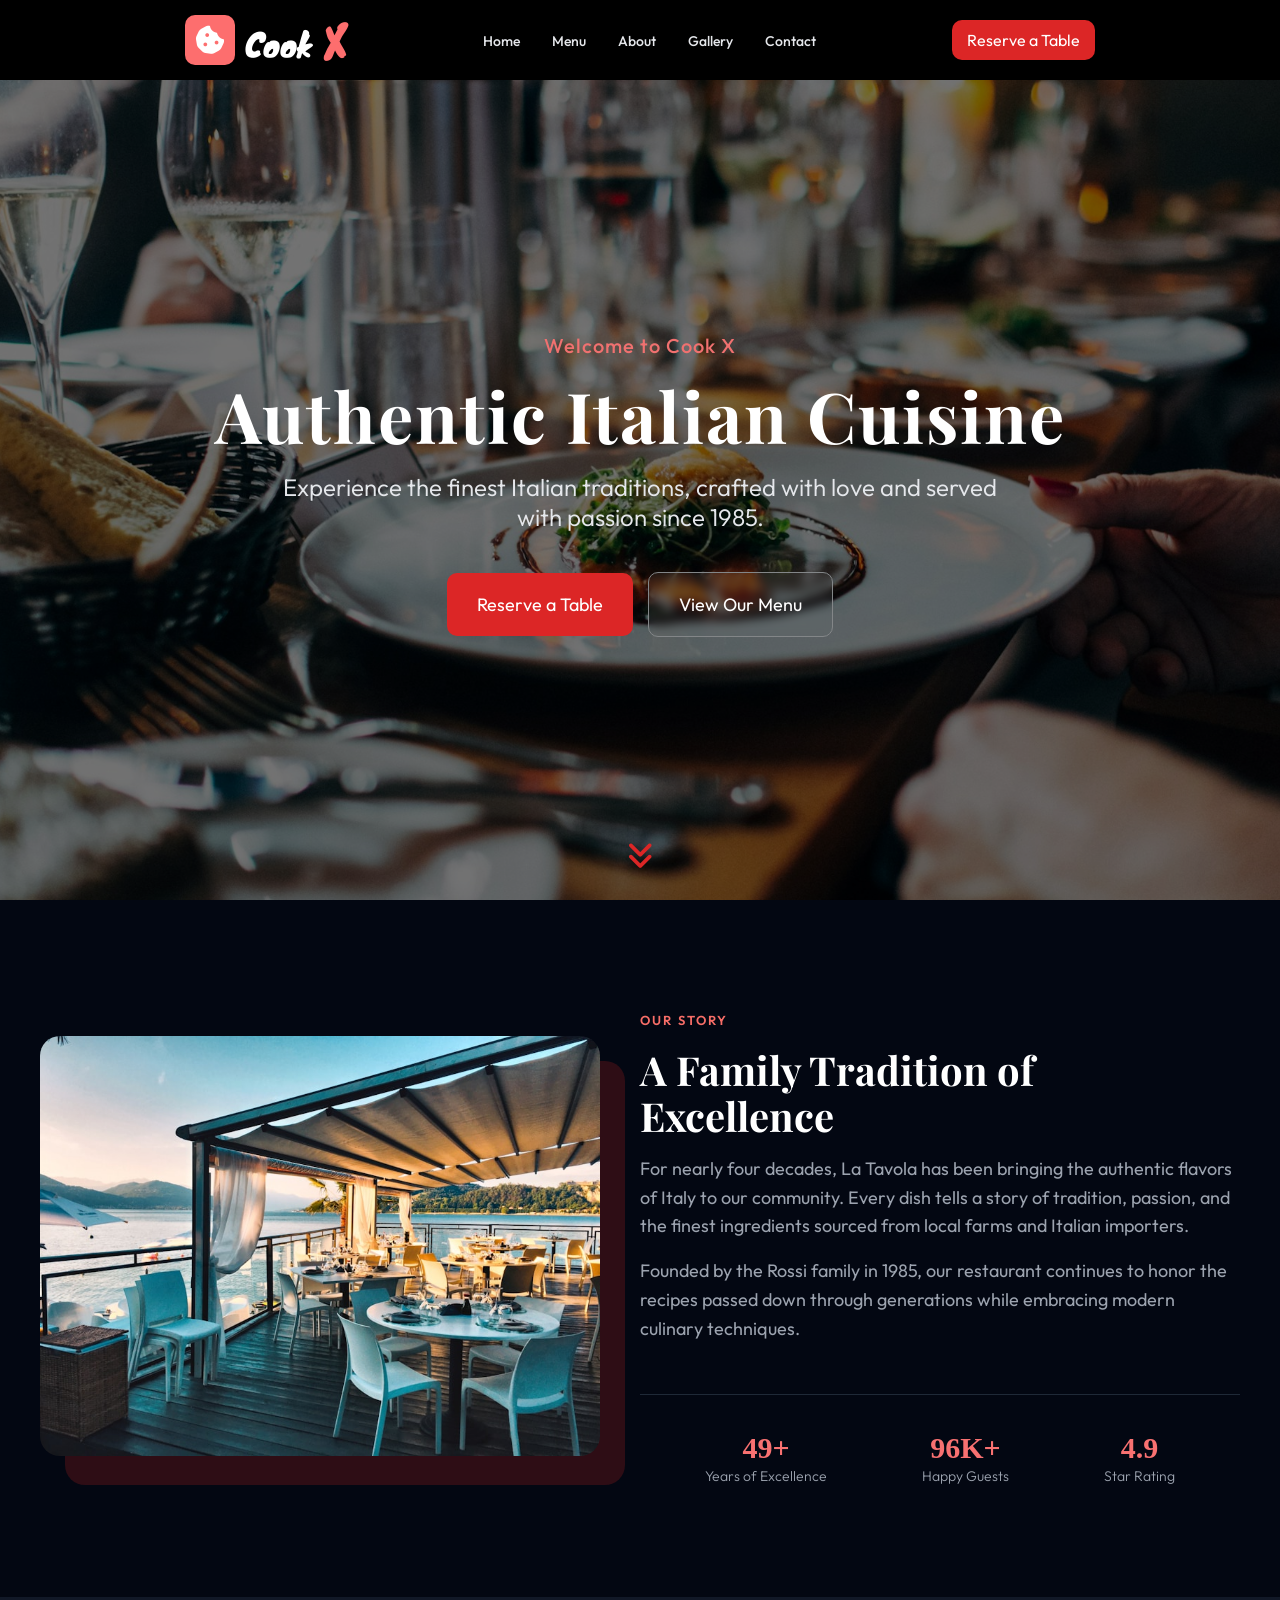
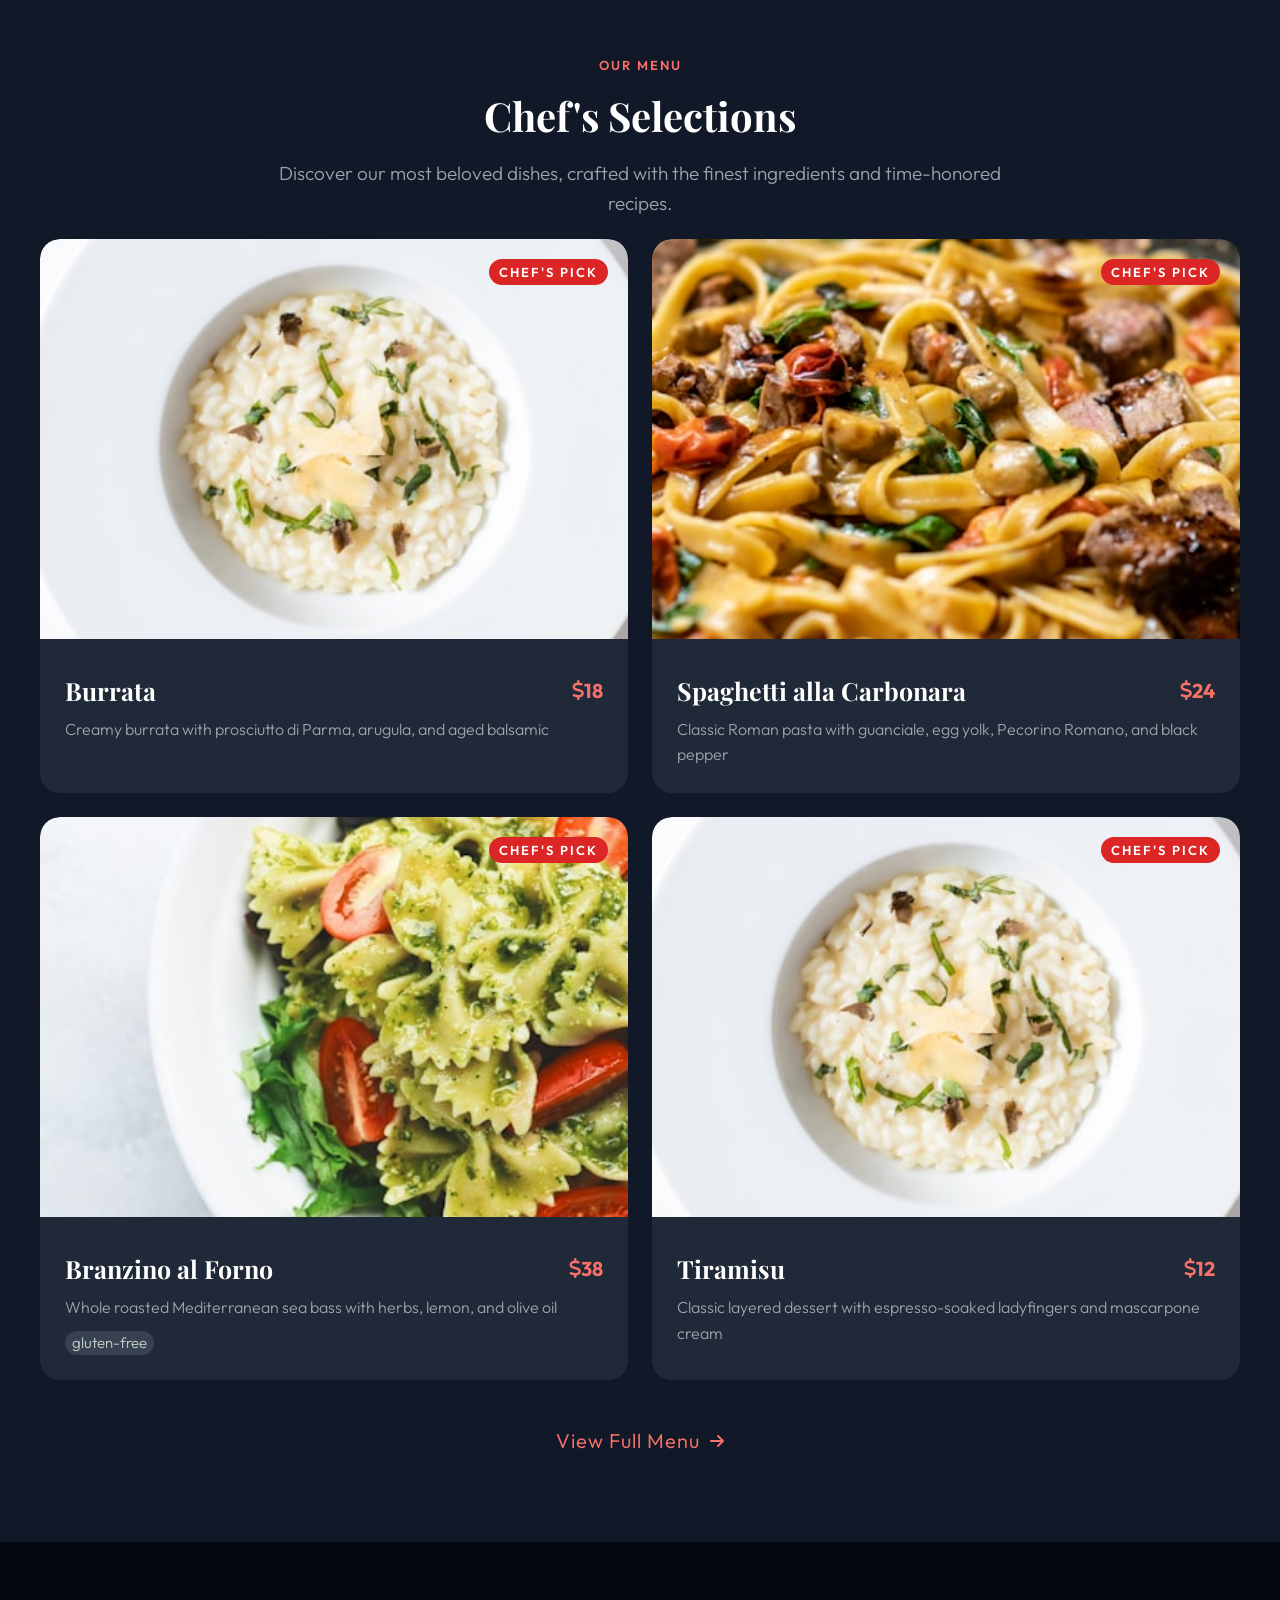
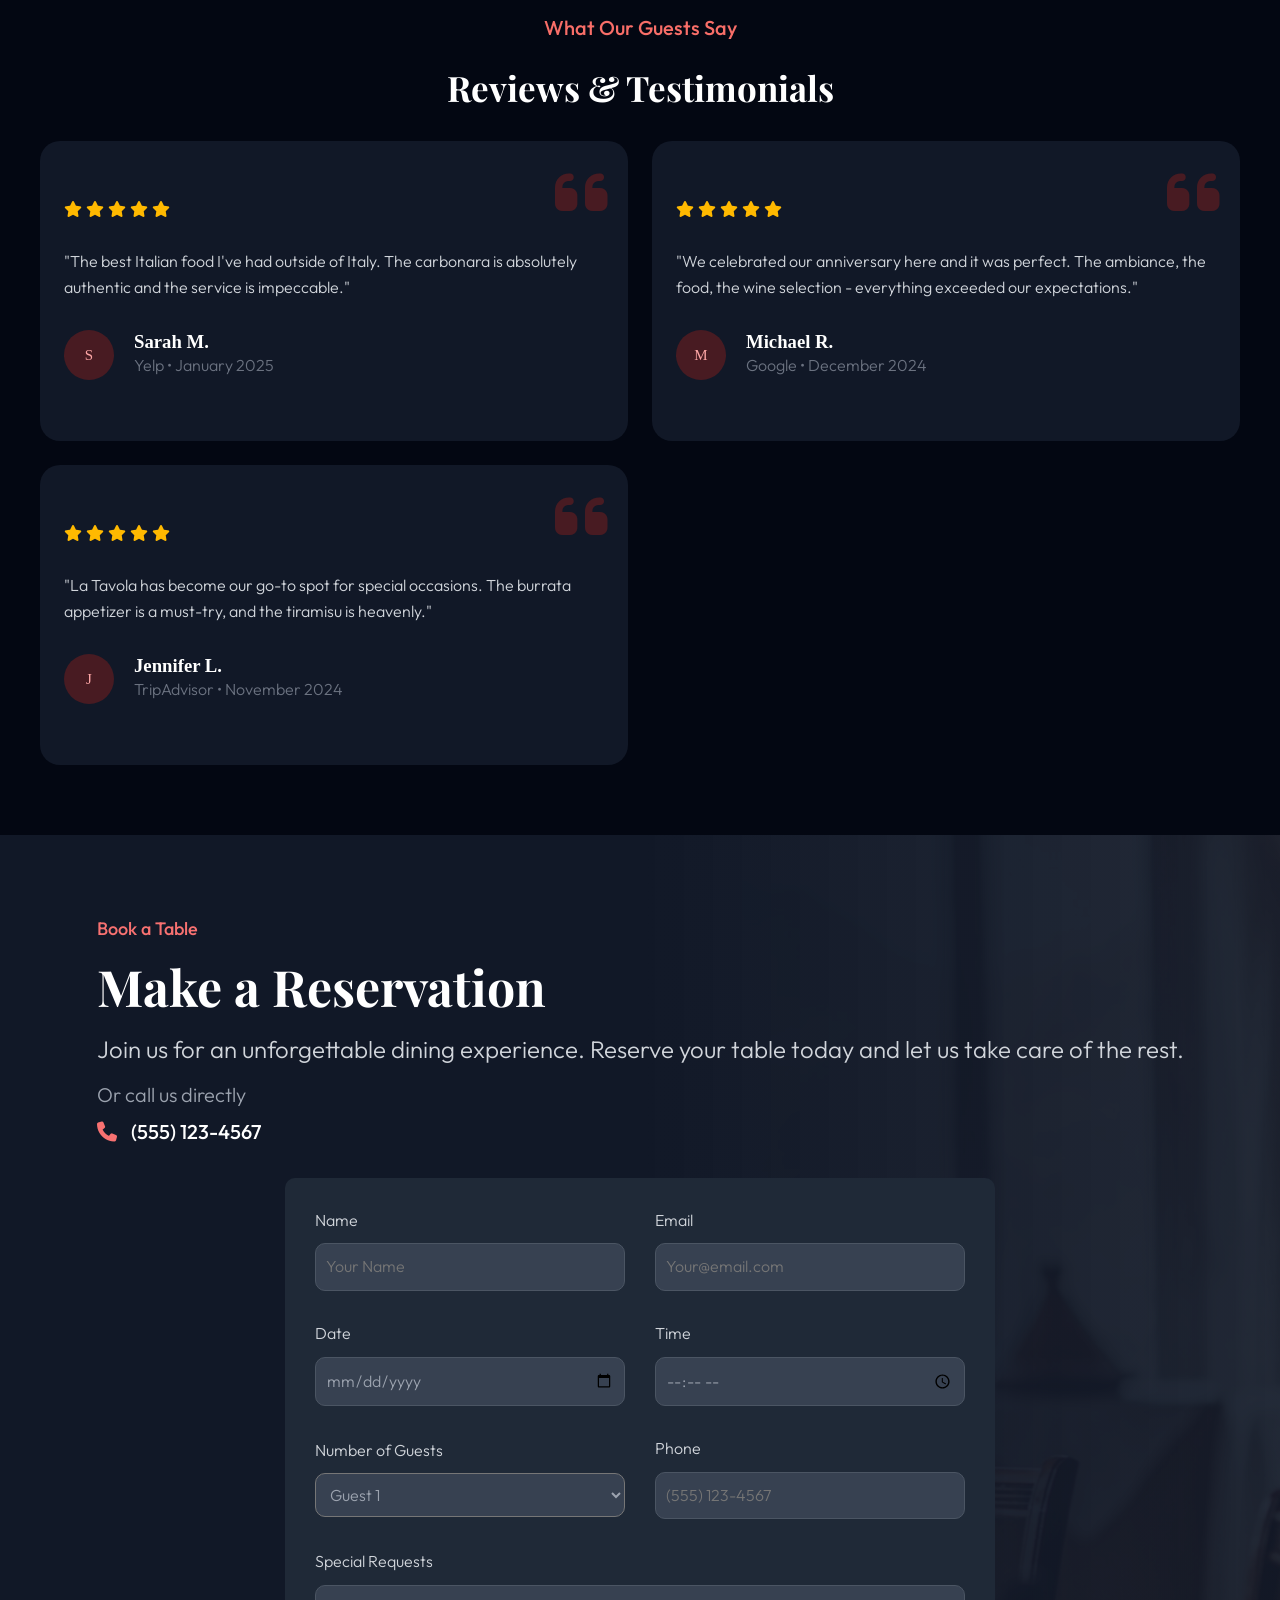
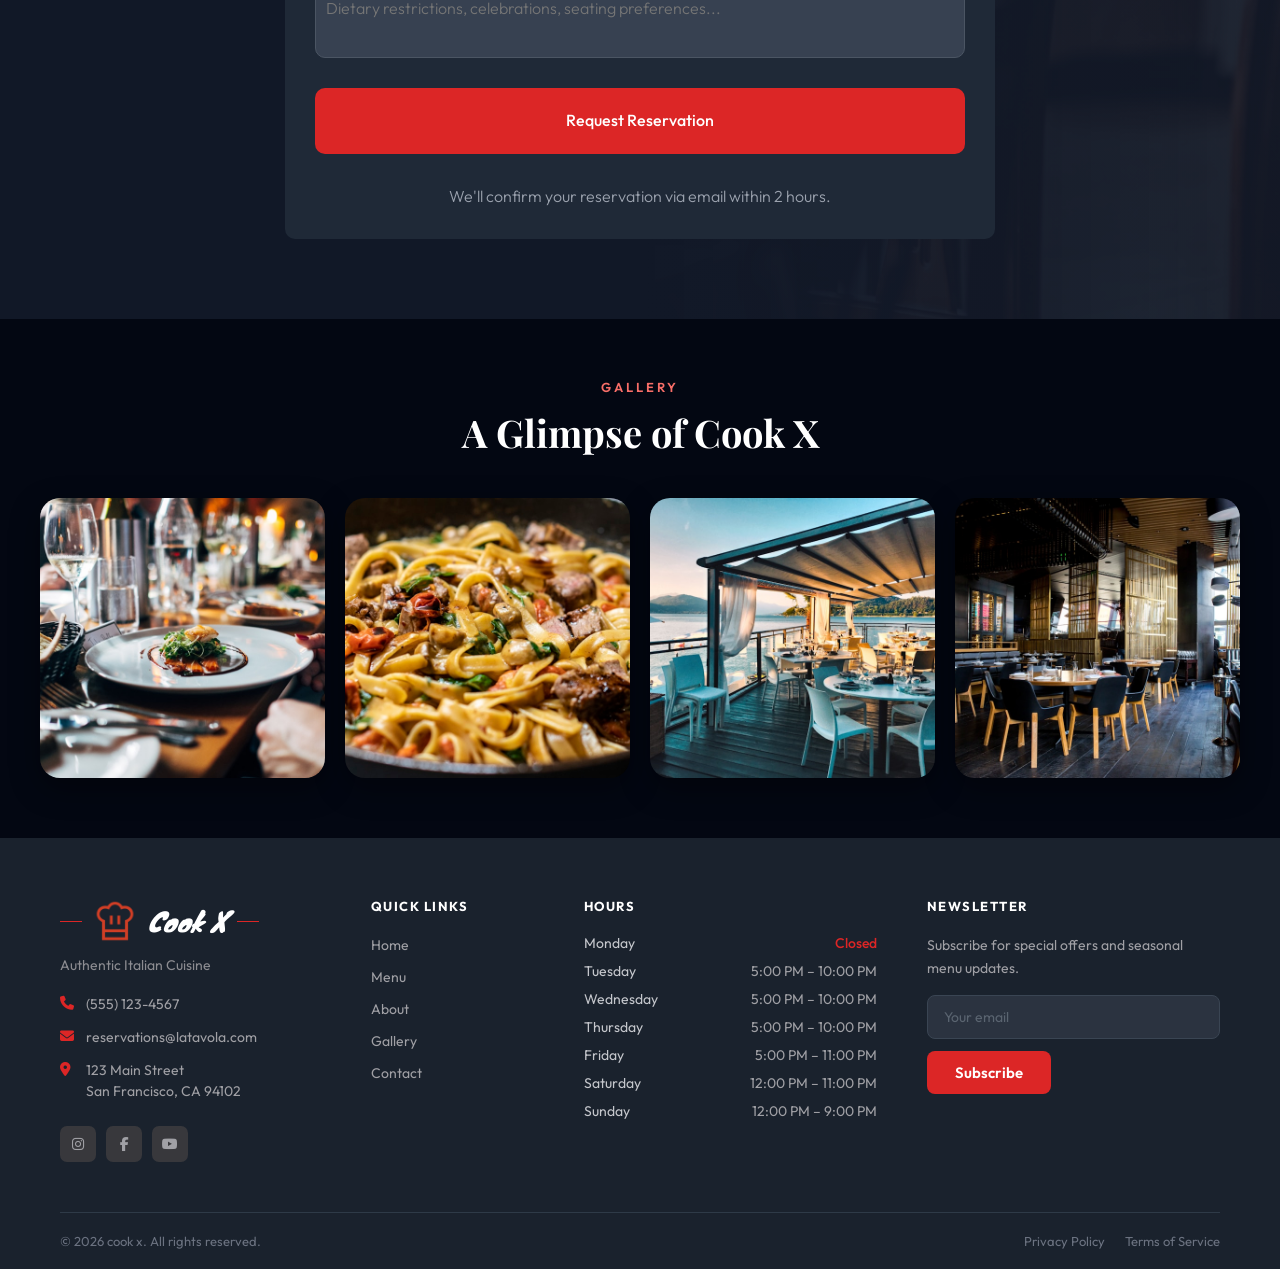
==== commit 1630714e: "update" ====
--- a/index.html
+++ b/index.html
@@ -115,17 +115,17 @@
                 <div class="number">
 
                     <div class="number-card">
-                        <h3>40+</h3>
+                        <h3><span id="count40">0</span>+</h3>
                         <p>Years of Excellence</p>
                     </div>
 
                     <div class="number-card">
-                        <h3>50K+</h3>
+                        <h3><span id="count50">0</span>K+</h3>
                         <p>Happy Guests</p>
                     </div>
 
                     <div class="number-card">
-                        <h3>4.9</h3>
+                        <h3><span id="count5">0</span></h3>
                         <p>Star Rating</p>
                     </div>
                 </div>
--- a/assets/css/index.css
+++ b/assets/css/index.css
@@ -16,7 +16,7 @@
     bottom: 30px;
     right: 20px;
     color: #DC2626;
-    background-color: white;
+    background-color: rgb(255, 255, 255);
     border-radius: 50%;
     font-size: 30px;
     visibility: hidden;
@@ -26,18 +26,25 @@
     box-sizing: border-box;
     animation: top 1.5s infinite linear;
     transition: all 0.2s ease-in-out;
-    border: #DC2626 5px dashed;
-    box-shadow: #c70000 0px 0px 10px;
+}
+
+.scrollbtn::before {
+    content: "";
+    inset: 0;
+    position: absolute;
+    border-radius: 50%;
+    border: 5px dashed #DC2626;
+    animation: rotate 4s infinite linear;
+    transition: all 0.2s ease-in-out;
+   
 }
 
 .scrollbtn i {
-    text-shadow: #b91c1c 0px 0px 15px;
     padding: 20px;
     display: flex;
     align-items: center;
     justify-content: center;
     font-size: 25px;
-
 }
 
 .scrollbtn.show {
@@ -48,11 +55,11 @@
 
 .scrollbtn:hover {
     background-color: #DC2626;
-    border: #fff 5px dashed;
-    box-shadow: #dc26268e 0px 10px 10px;
-    color: #fff;
-}
-
+    color: #fff; 
+}
+.scrollbtn:hover::before {
+    border-color: #ffffff;
+}
 .scrollbtn:hover i {
     text-shadow: #ffffff 0px 0px 15px;
 }
@@ -152,7 +159,7 @@
     }
 }
 
-nav .logo-icon  {
+nav .logo-icon {
     position: relative;
     width: 50px;
     height: 50px;
@@ -860,6 +867,16 @@
     background:
         linear-gradient(90deg, #111827, #111827, rgba(17, 24, 39, 0.913)),
         url("../images/form-bg.jpeg") no-repeat center center / cover;
+}
+
+.confirm.error {
+    color: #c70000 !important;
+    font-weight: 600;
+    font-size: 16px;
+}
+
+.confirm.reserved {
+    color: #ffb900 !important;
 }
 
 .sec5 .container {
@@ -2366,14 +2383,4 @@
     .index-footer {
         padding: 40px 0 0 0;
     }
-}
-
-.confirm.error {
-    color: #c70000 !important;
-    font-weight: 600;
-    font-size: 16px;
-}
-
-.confirm.reserved {
-    color: #ffb900 !important;
 }
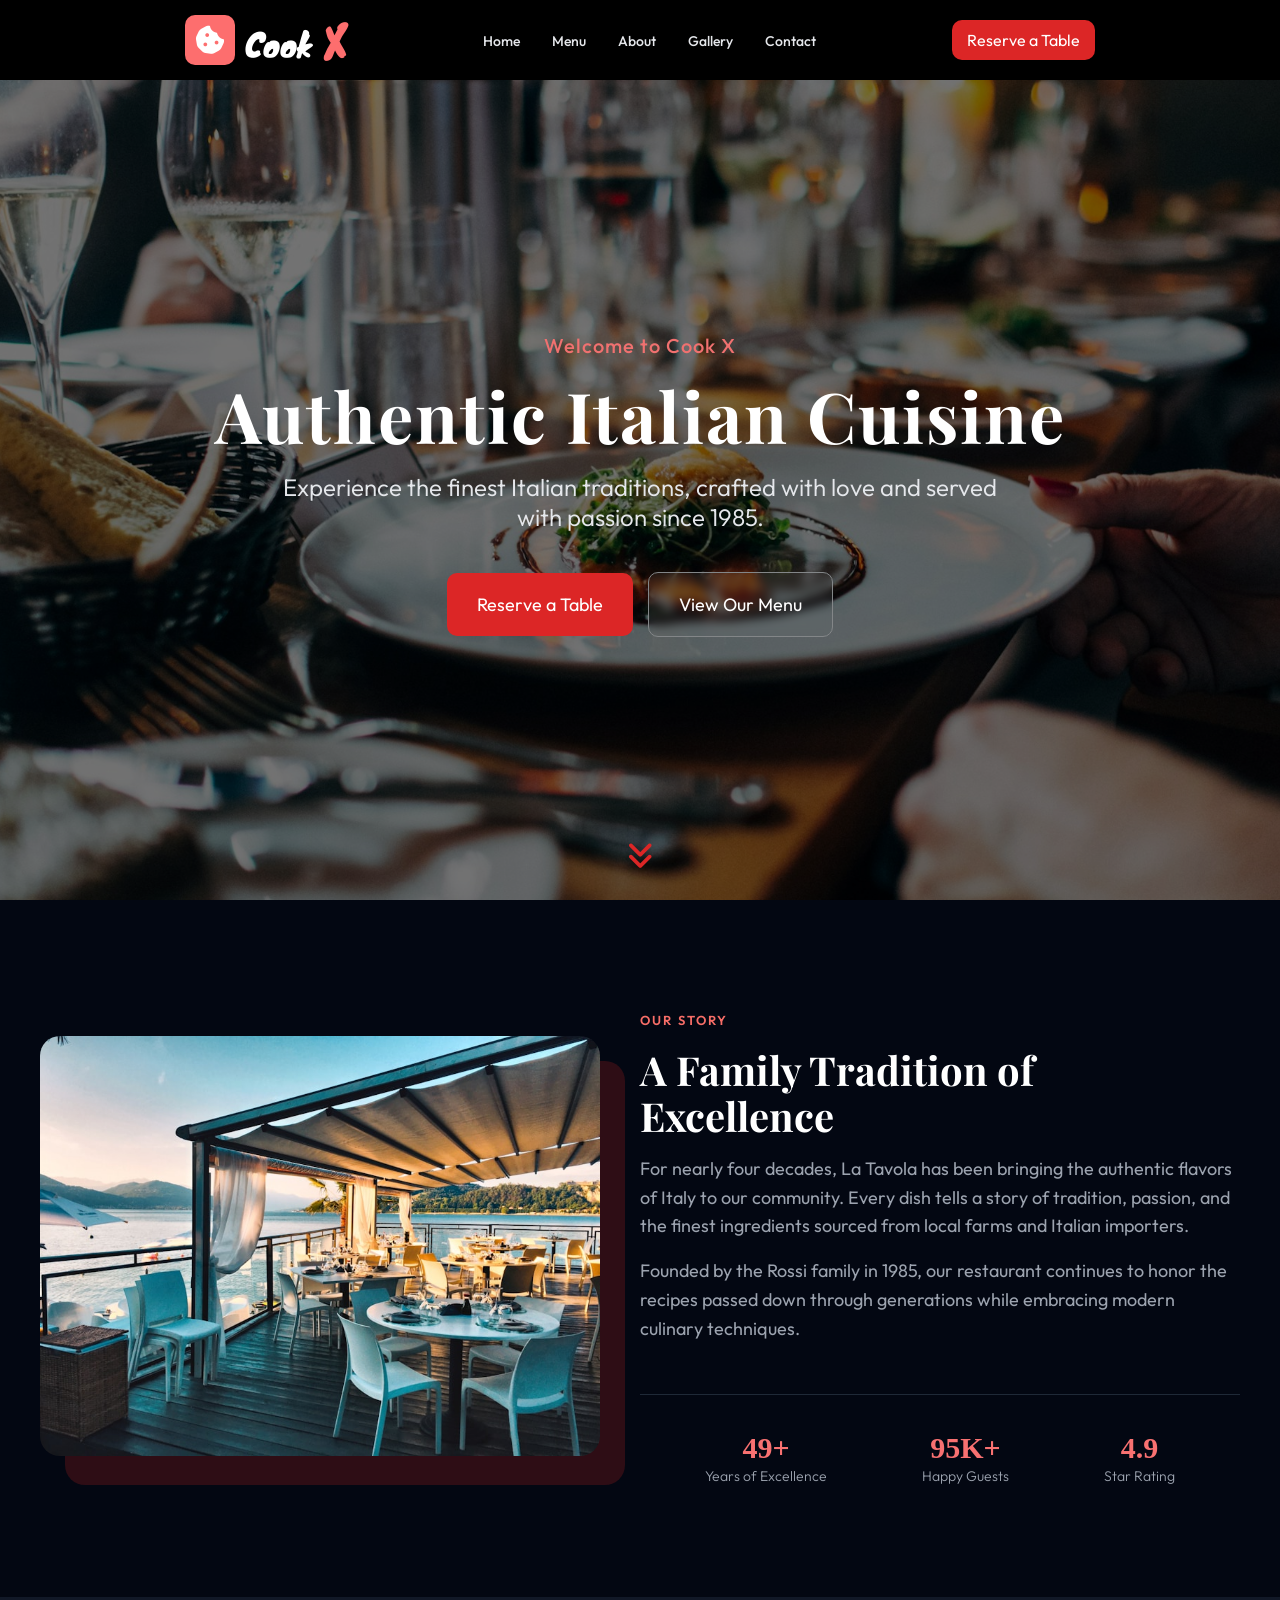
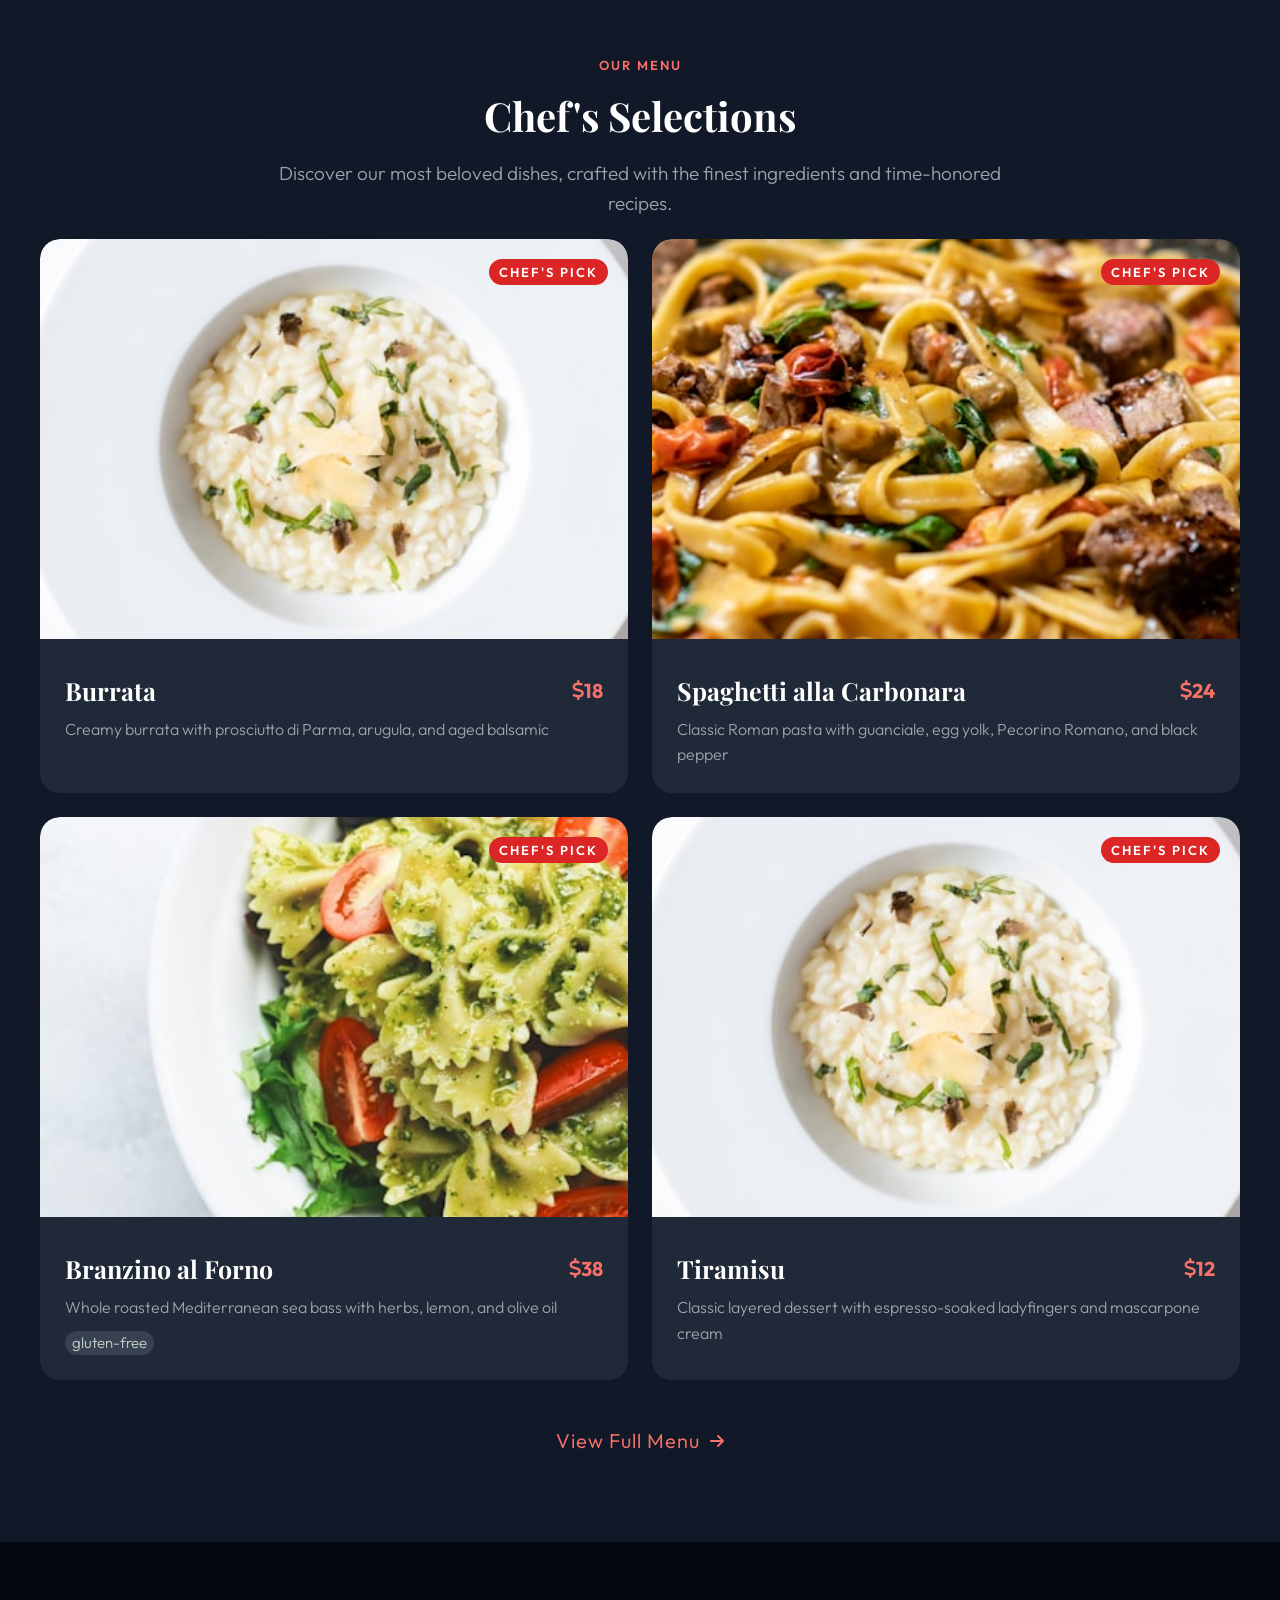
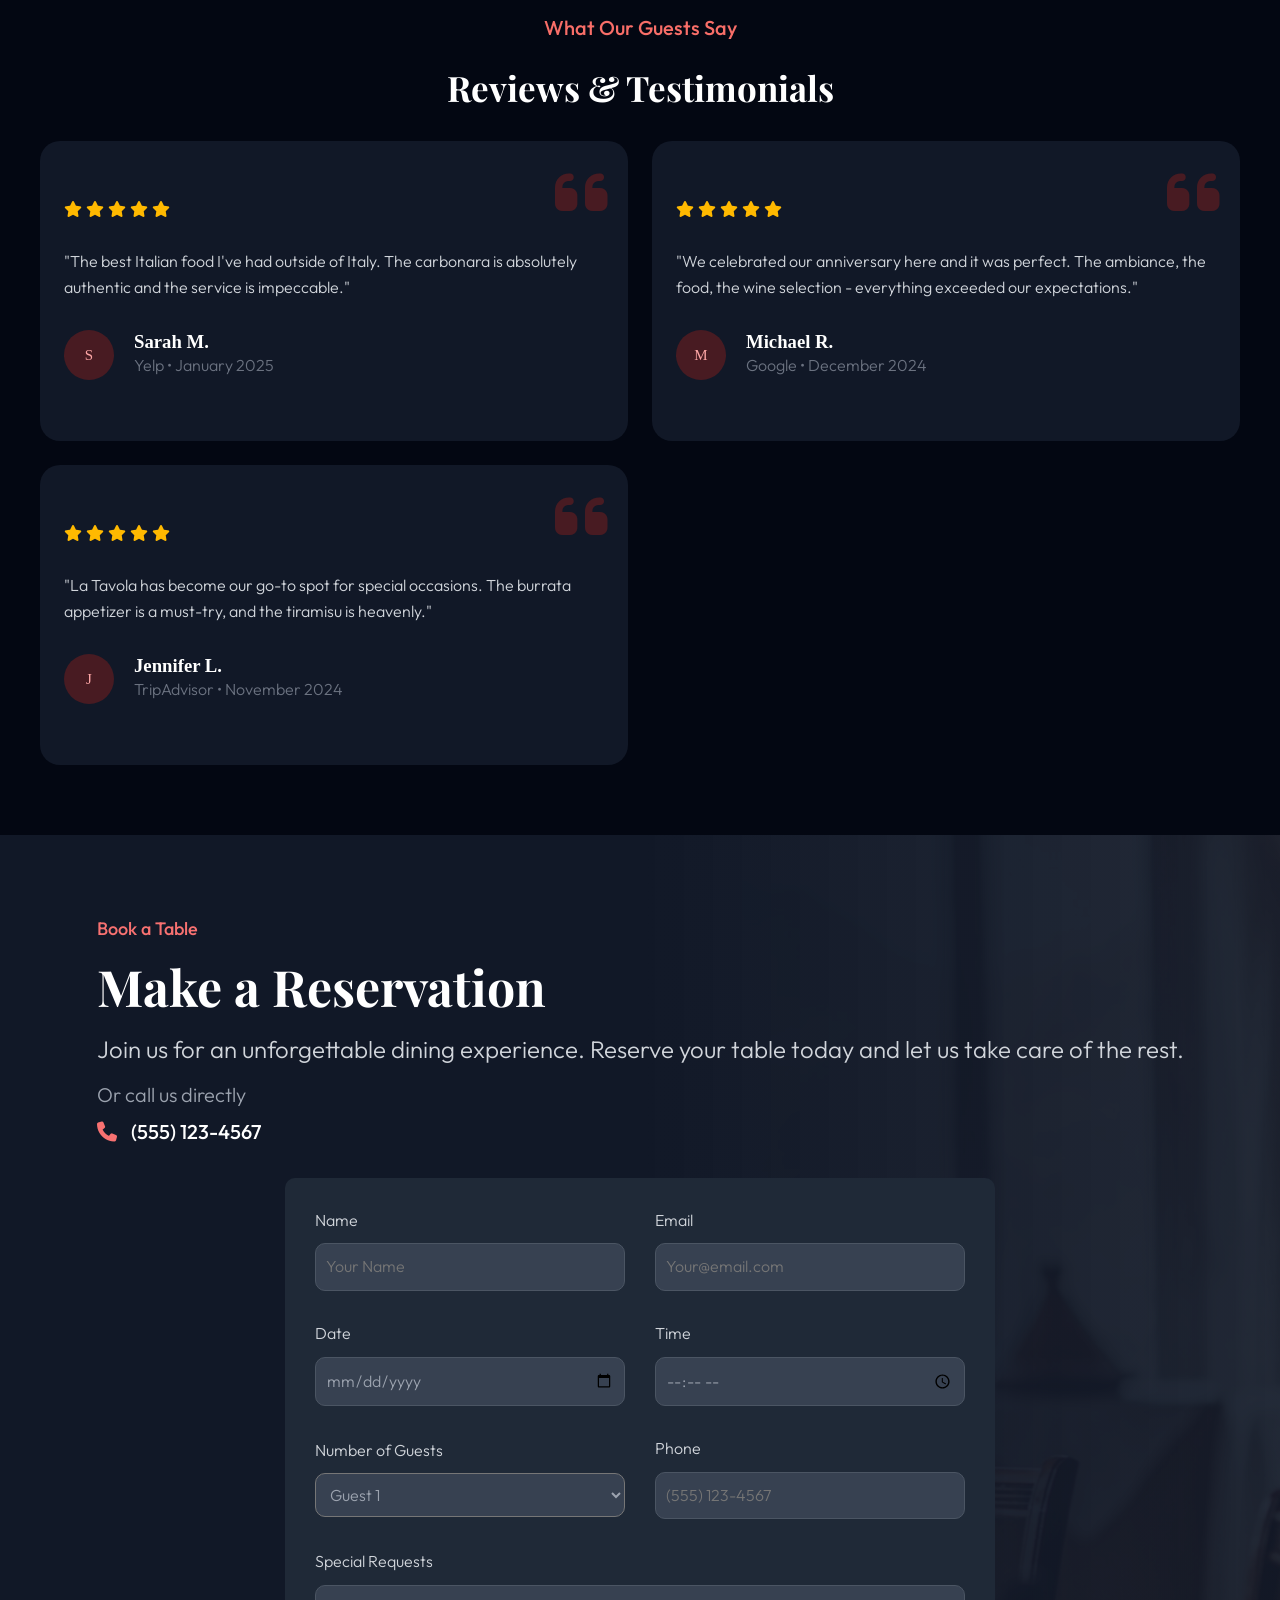
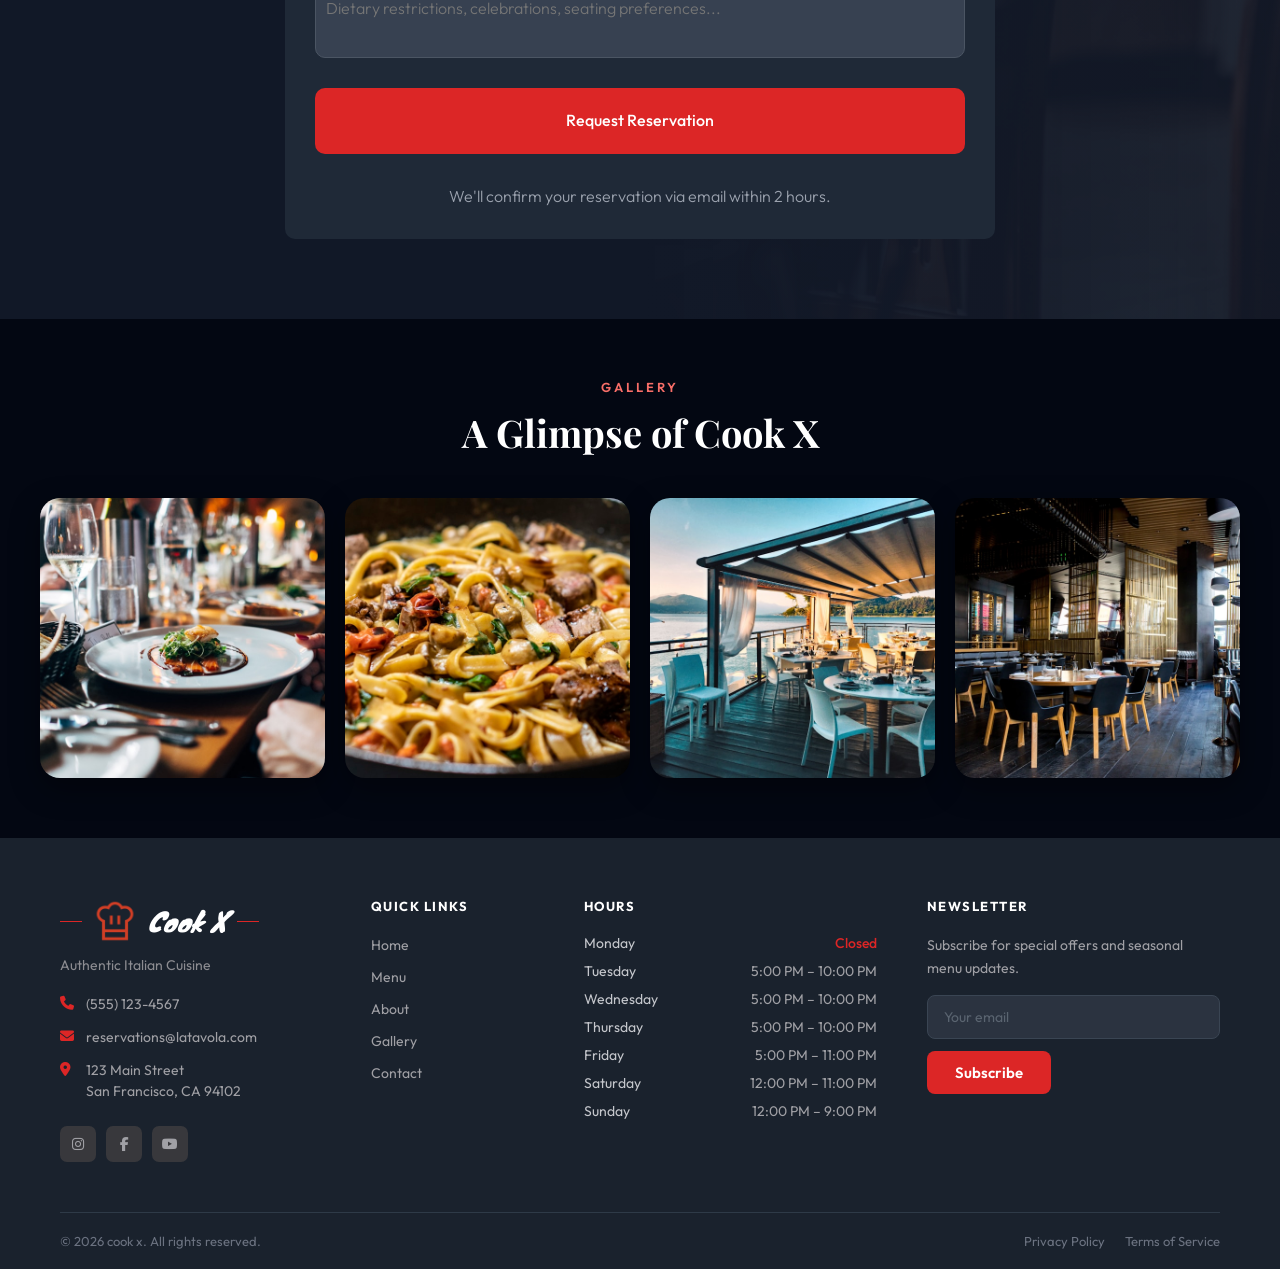
==== commit c46464fa: "update" ====
--- a/index.html
+++ b/index.html
@@ -120,7 +120,7 @@
                     </div>
 
                     <div class="number-card">
-                        <h3><span id="count50">0</span>K+</h3>
+                        <h3><span id="count50" >0</span>K+</h3>
                         <p>Happy Guests</p>
                     </div>
 
